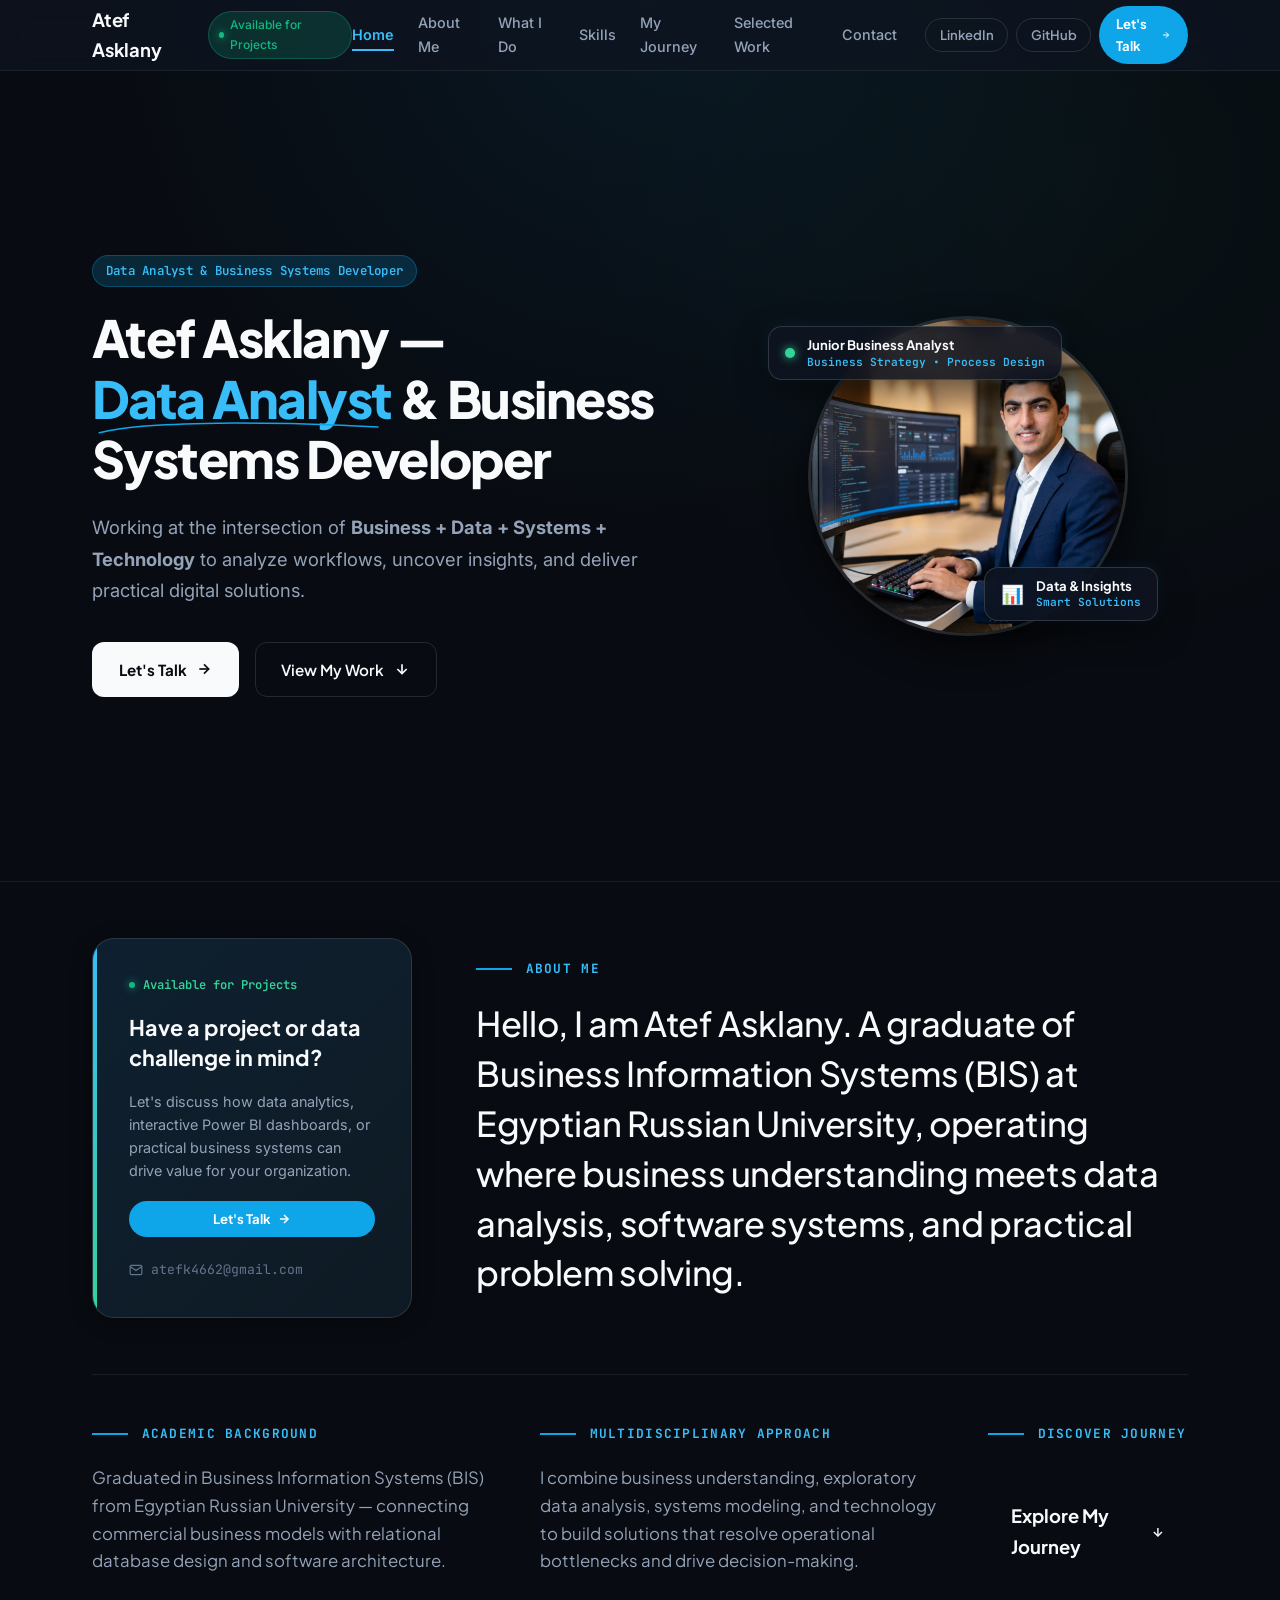
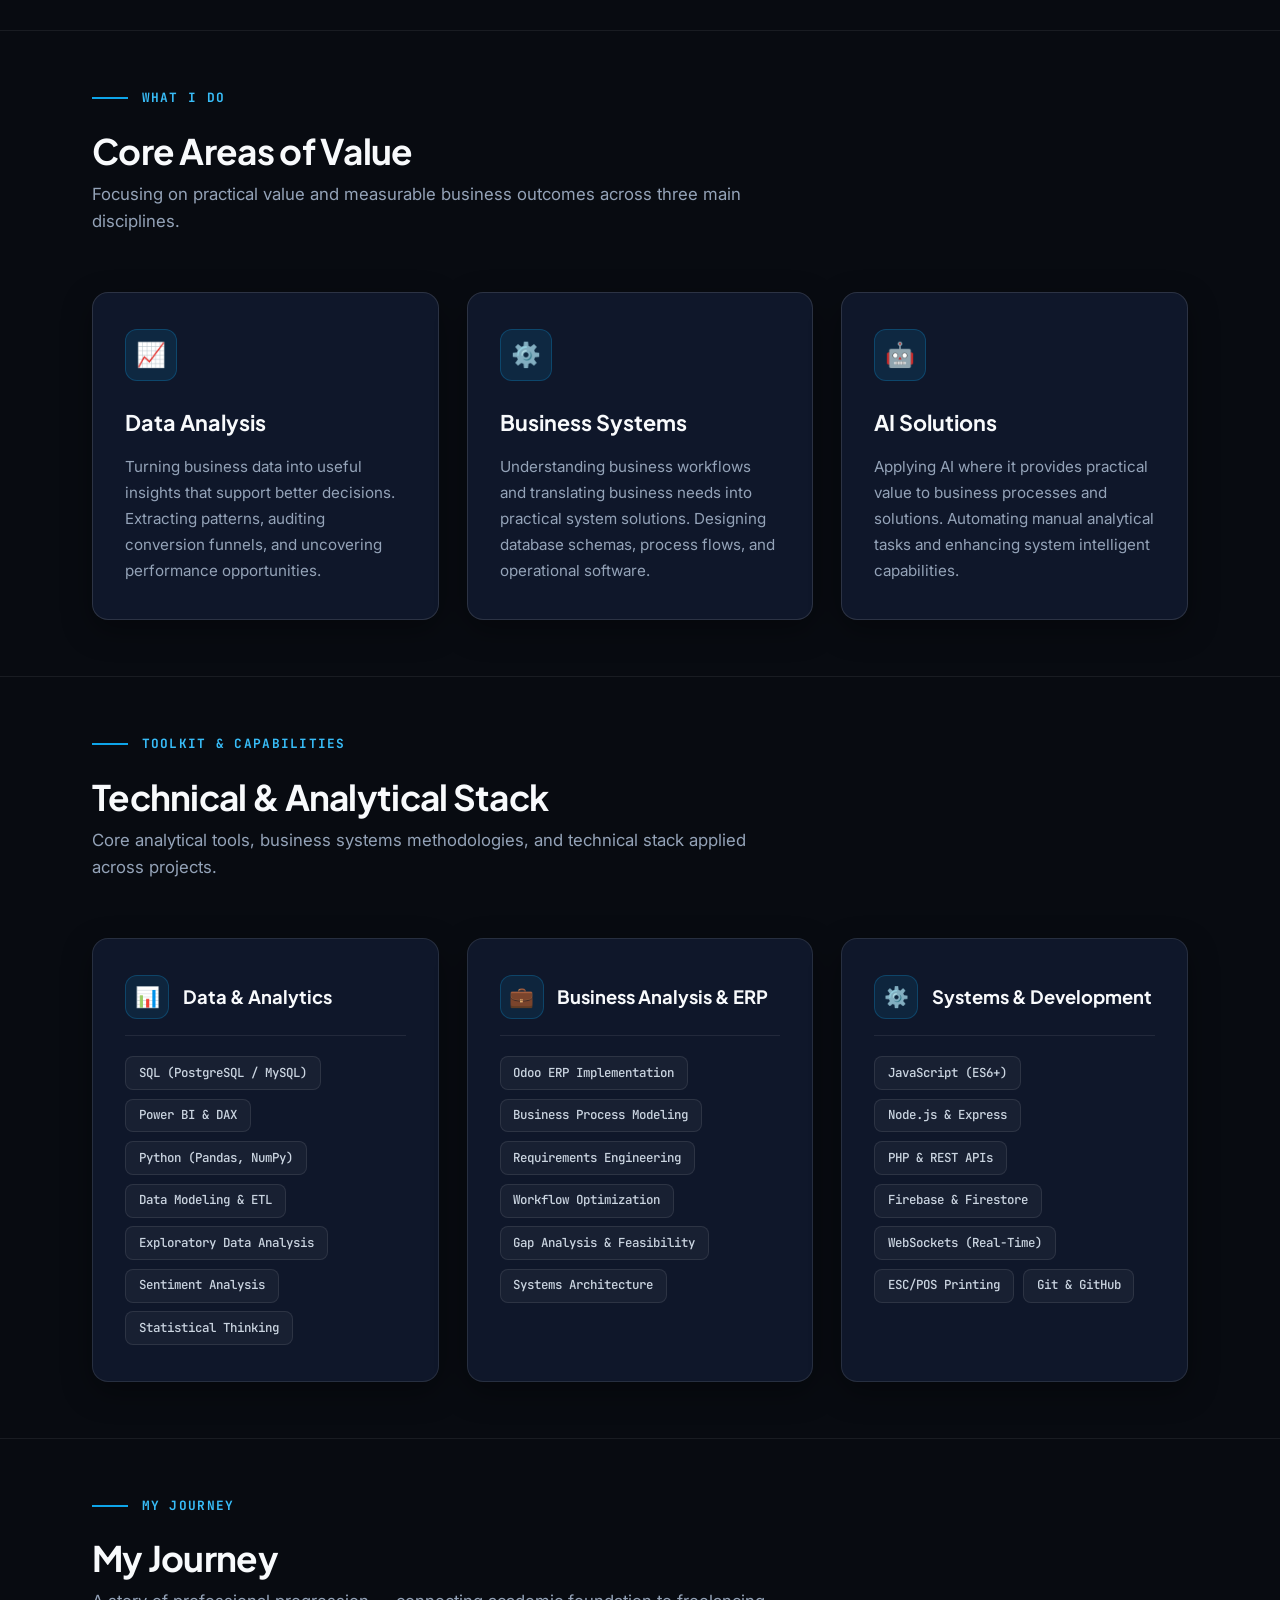
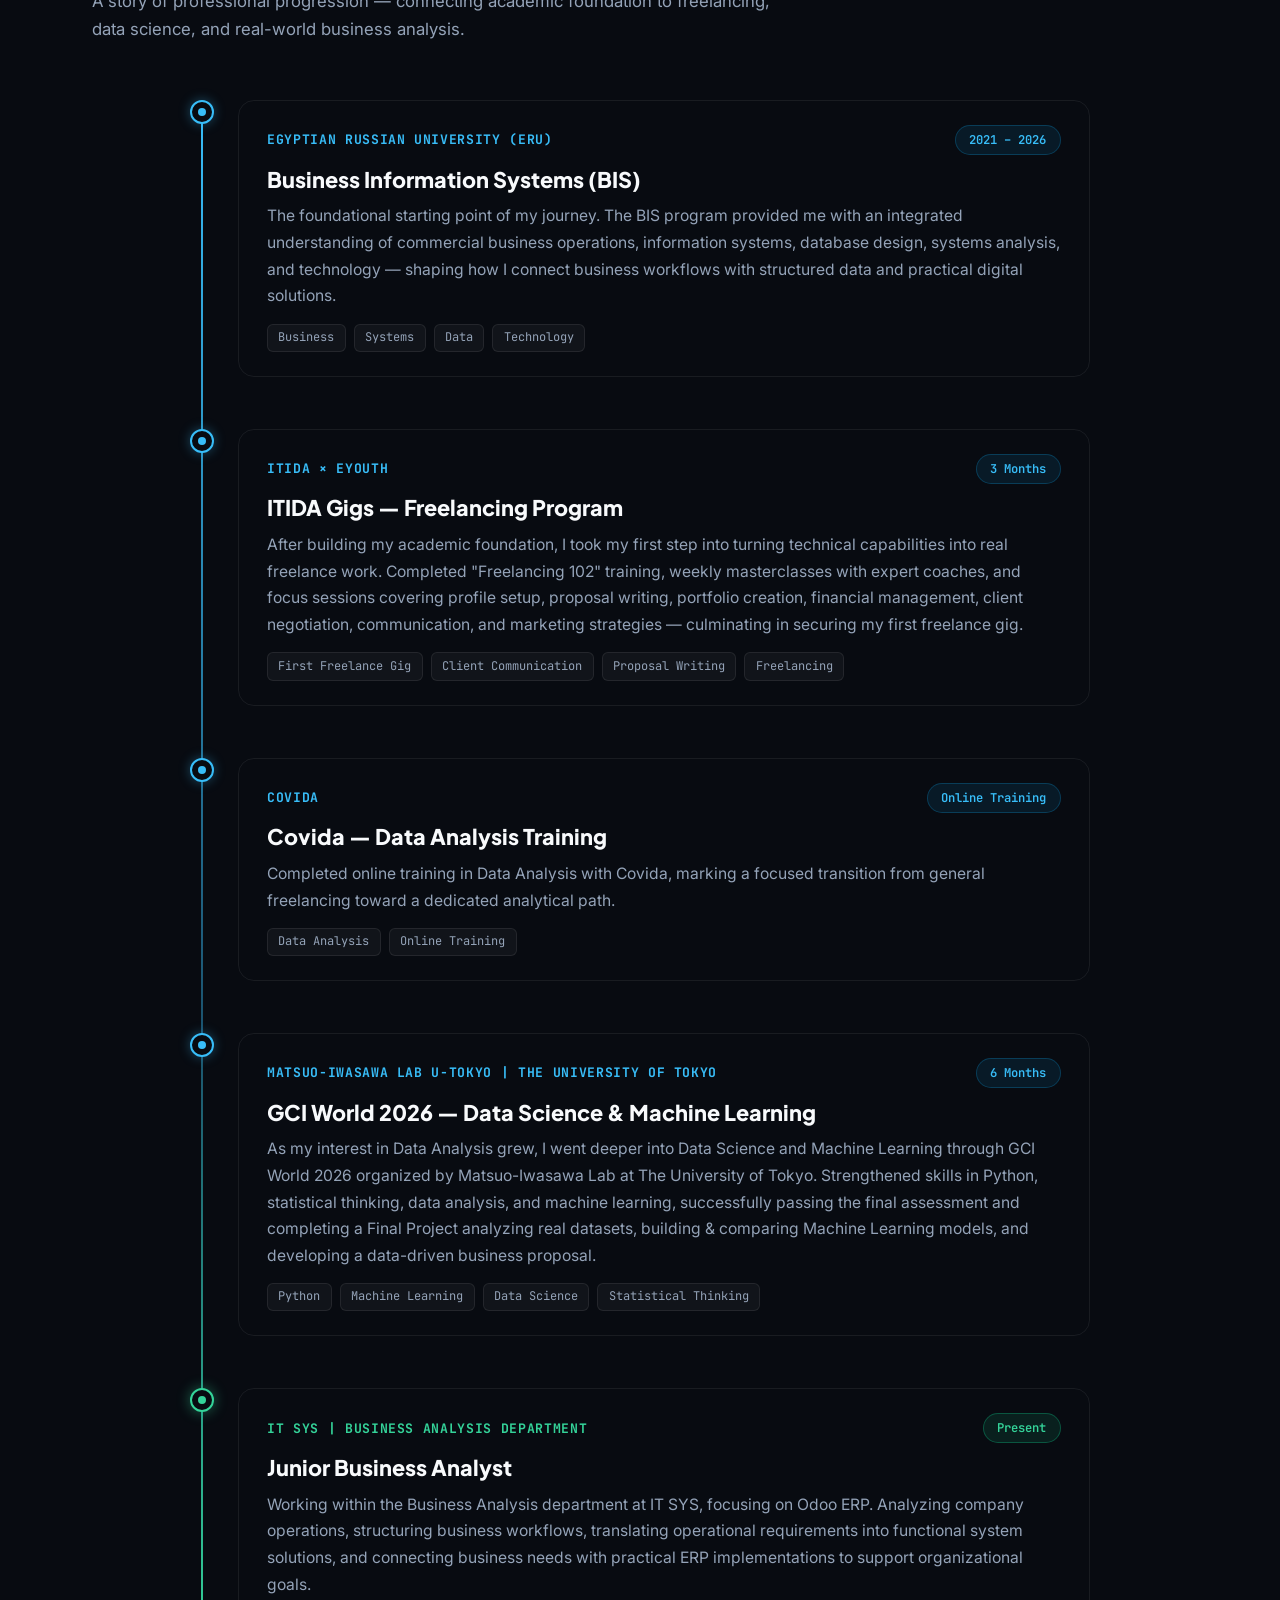
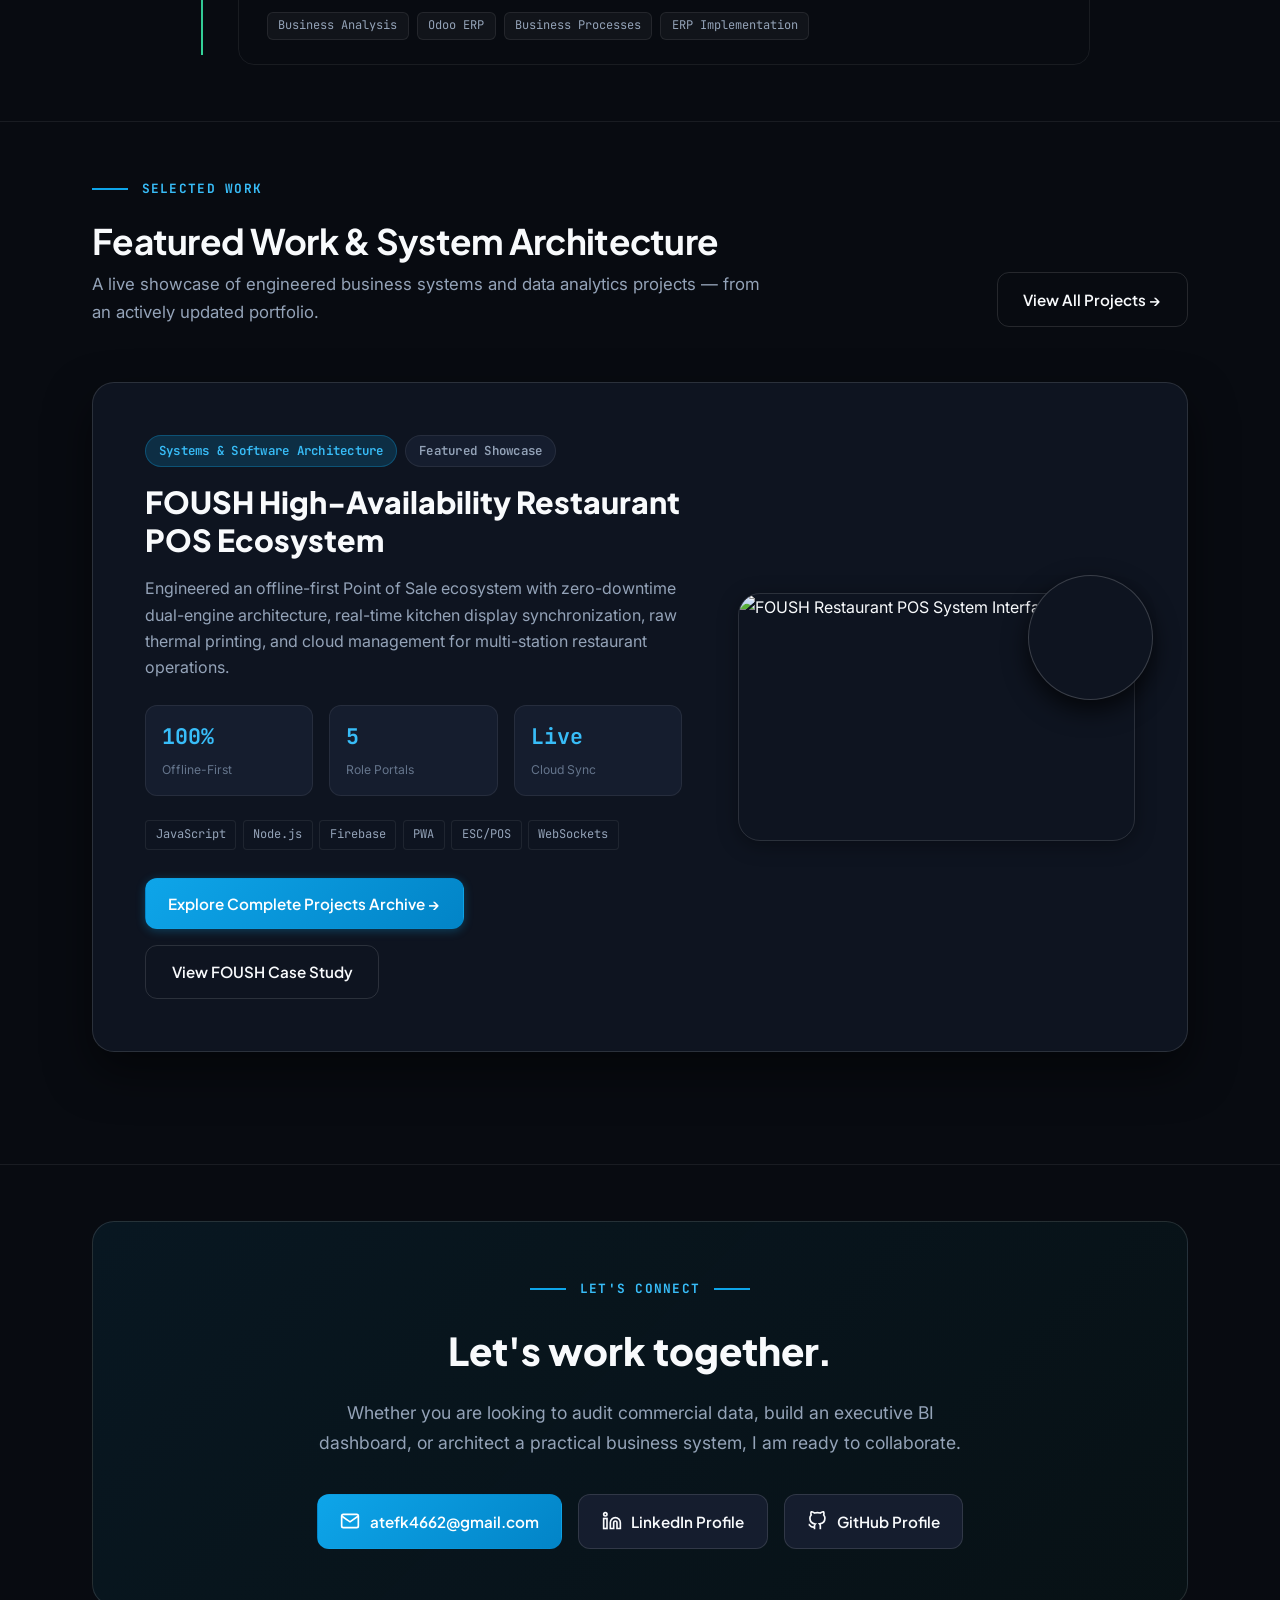
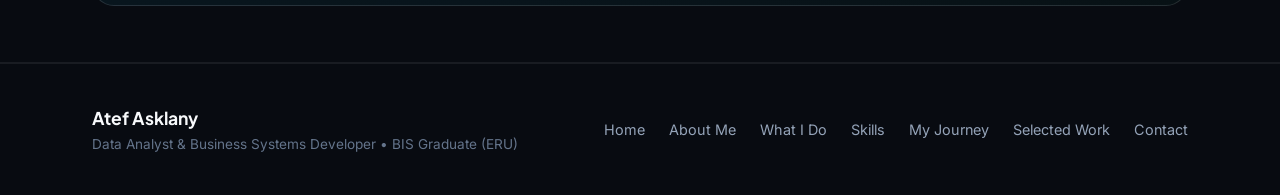
==== index.html @ 852f27e2 "Add YOC Graduation Project, update hero badges, and align project portfolio data" ====
<!DOCTYPE html>
<html lang="en">
<head>
  <meta charset="UTF-8" />
  <meta name="viewport" content="width=device-width, initial-scale=1.0" />
  <title>Atef Asklany – Data Analyst & Business Systems Developer</title>
  <meta name="description" content="Personal Portfolio of Atef Asklany — BIS Graduate (Egyptian Russian University), Data Analyst & Business Systems Developer. Working at the intersection of Business, Data, Systems, and Technology." />
  
  <!-- Google Fonts: Plus Jakarta Sans, Inter, JetBrains Mono -->
  <link rel="preconnect" href="https://fonts.googleapis.com" />
  <link rel="preconnect" href="https://fonts.gstatic.com" crossorigin />
  <link href="https://fonts.googleapis.com/css2?family=Inter:wght@300;400;500;600;700&family=JetBrains+Mono:wght@400;500;600;700&family=Plus+Jakarta+Sans:wght@400;500;600;700;800;900&display=swap" rel="stylesheet" />
  
  <!-- Core Stylesheet -->
  <link rel="stylesheet" href="css/styles.css" />
</head>
<body class="dark-theme kh-inspired">

  <!-- ================= TOP NAVIGATION BAR ================= -->
  <header class="site-header" id="header">
    <div class="nav-container">
      <a href="index.html" class="brand-logo">
        <span class="logo-name">Atef Asklany</span>
        <span class="status-indicator">
          <span class="status-dot"></span> Available for Projects
        </span>
      </a>

      <div class="header-right-group">
        <nav class="nav-links" id="nav-links">
          <a href="#home" class="nav-link active">Home</a>
          <a href="#about-me" class="nav-link">About Me</a>
          <a href="#what-i-do" class="nav-link">What I Do</a>
          <a href="#skills" class="nav-link">Skills</a>
          <a href="#journey" class="nav-link">My Journey</a>
          <a href="#selected-work" class="nav-link">Selected Work</a>
          <a href="#contact" class="nav-link">Contact</a>
        </nav>

        <div class="header-social-pills">
          <a href="https://www.linkedin.com/in/atef-elasklany/" target="_blank" rel="noreferrer" class="btn btn-pill-outline" aria-label="LinkedIn">LinkedIn</a>
          <a href="https://github.com/atefk4662-art" target="_blank" rel="noreferrer" class="btn btn-pill-outline" aria-label="GitHub">GitHub</a>
          <a href="#contact" class="btn btn-pill-primary btn-icon-right">
            <span>Let's Talk</span>
            <svg width="14" height="14" viewBox="0 0 24 24" fill="none" stroke="currentColor" stroke-width="2.5"><line x1="5" y1="12" x2="19" y2="12"></line><polyline points="12 5 19 12 12 19"></polyline></svg>
          </a>
        </div>

        <button class="mobile-toggle" id="mobile-toggle" aria-label="Toggle navigation menu">
          <span></span>
          <span></span>
          <span></span>
        </button>
      </div>
    </div>
  </header>

  <main>

    <!-- ================= 01. HERO SECTION ================= -->
    <section class="kh-hero-section section-spacing" id="home">
      <div class="container">
        
        <div class="kh-hero-grid">
          
          <!-- Left Column: Concise First Impression & Positioning -->
          <div class="kh-hero-text-col reveal-on-scroll">
            <div class="hero-badge-wrap">
              <span class="badge badge-primary">Data Analyst & Business Systems Developer</span>
            </div>

            <h1 class="kh-hero-title">
              Atef Asklany — <span class="heading-highlight-svg">
                Data Analyst
                <svg class="highlight-scribble" viewBox="0 0 760 60" preserveAspectRatio="none">
                  <path d="M19,49C75.19,30.63,152,21,317.26,17.27c55.43-.41,198.33-2.08,407.85,12.53"></path>
                </svg>
              </span> & Business Systems Developer
            </h1>

            <p class="kh-hero-subtitle">
              Working at the intersection of <strong>Business + Data + Systems + Technology</strong> to analyze workflows, uncover insights, and deliver practical digital solutions.
            </p>

            <div class="kh-hero-actions">
              <a href="#contact" class="btn btn-light-editorial btn-icon-right">
                <span>Let's Talk</span>
                <svg width="16" height="16" viewBox="0 0 24 24" fill="none" stroke="currentColor" stroke-width="2.5"><line x1="5" y1="12" x2="19" y2="12"></line><polyline points="12 5 19 12 12 19"></polyline></svg>
              </a>
              <a href="#selected-work" class="btn btn-outline-editorial btn-icon-right hover-icon-down">
                <span>View My Work</span>
                <svg width="16" height="16" viewBox="0 0 24 24" fill="none" stroke="currentColor" stroke-width="2.5"><line x1="12" y1="5" x2="12" y2="19"></line><polyline points="19 12 12 19 5 12"></polyline></svg>
              </a>
            </div>
          </div>

          <!-- Right Column: Modern Tech Portrait Frame with Floating Glass Badges -->
          <div class="kh-hero-visual-col reveal-on-scroll">
            <div class="kh-circular-frame-wrapper">
              <div class="kh-circular-frame">
                <img src="assets/atef_portrait.jpg" alt="Atef Asklany" class="kh-circular-img" />
              </div>

              <!-- Floating Glass Badge 1: Role & Core Focus -->
              <div class="hero-glass-pill top-left">
                <span class="live-pulse-dot"></span>
                <div class="h-pill-text">
                  <span class="h-pill-role">Junior Business Analyst</span>
                  <span class="h-pill-detail">Business Strategy • Process Design</span>
                </div>
              </div>

              <!-- Floating Glass Badge 2: Analytical Focus -->
              <div class="hero-glass-pill bottom-right">
                <div class="h-pill-icon">📊</div>
                <div class="h-pill-text">
                  <span class="h-pill-role">Data & Insights</span>
                  <span class="h-pill-detail">Smart Solutions</span>
                </div>
              </div>
            </div>
          </div>

        </div>

      </div>
    </section>

    <!-- ================= 02. ABOUT ME SECTION ================= -->
    <section class="kh-about-section section-spacing" id="about-me">
      <div class="container">
        
        <!-- Top Split: Portrait + Main Personal Introduction -->
        <div class="kh-about-top-grid">
          
          <!-- Left Column: Quick Contact / Let's Talk Feature Card -->
          <div class="kh-about-visual-col reveal-on-scroll">
            <div class="about-contact-card">
              <div class="acc-badge">
                <span class="status-dot"></span> Available for Projects
              </div>
              <h3 class="acc-title">Have a project or data challenge in mind?</h3>
              <p class="acc-desc">
                Let's discuss how data analytics, interactive Power BI dashboards, or practical business systems can drive value for your organization.
              </p>
              <a href="#contact" class="btn btn-pill-primary btn-icon-right justify-center">
                <span>Let's Talk</span>
                <svg width="14" height="14" viewBox="0 0 24 24" fill="none" stroke="currentColor" stroke-width="2.5"><line x1="5" y1="12" x2="19" y2="12"></line><polyline points="12 5 19 12 12 19"></polyline></svg>
              </a>
              <div class="acc-email">
                <svg width="14" height="14" viewBox="0 0 24 24" fill="none" stroke="currentColor" stroke-width="2"><path d="M4 4h16c1.1 0 2 .9 2 2v12c0 1.1-.9 2-2 2H4c-1.1 0-2-.9-2-2V6c0-1.1.9-2 2-2z"></path><polyline points="22,6 12,13 2,6"></polyline></svg>
                <span>atefk4662@gmail.com</span>
              </div>
            </div>
          </div>

          <div class="kh-about-lead-col reveal-on-scroll">
            <div class="editorial-divider">
              <span class="divider-line"></span>
              <span class="divider-text">ABOUT ME</span>
            </div>

            <h2 class="kh-lead-statement">
              Hello, I am Atef Asklany. A graduate of Business Information Systems (BIS) at Egyptian Russian University, operating where business understanding meets data analysis, software systems, and practical problem solving.
            </h2>
          </div>

        </div>

        <!-- Bottom 3-Column Narrative Focus -->
        <div class="kh-about-bottom-grid reveal-on-scroll">
          
          <div class="kh-about-pillar">
            <div class="editorial-divider">
              <span class="divider-line"></span>
              <span class="divider-text">ACADEMIC BACKGROUND</span>
            </div>
            <h3 class="kh-pillar-title">
              Graduated in Business Information Systems (BIS) from Egyptian Russian University — connecting commercial business models with relational database design and software architecture.
            </h3>
          </div>

          <div class="kh-about-pillar">
            <div class="editorial-divider">
              <span class="divider-line"></span>
              <span class="divider-text">MULTIDISCIPLINARY APPROACH</span>
            </div>
            <h3 class="kh-pillar-title">
              I combine business understanding, exploratory data analysis, systems modeling, and technology to build solutions that resolve operational bottlenecks and drive decision-making.
            </h3>
          </div>

          <div class="kh-about-pillar align-btn">
            <div class="editorial-divider">
              <span class="divider-line"></span>
              <span class="divider-text">DISCOVER JOURNEY</span>
            </div>
            <a href="#journey" class="btn btn-link-editorial hover-icon-down">
              <span>Explore My Journey</span>
              <svg width="18" height="18" viewBox="0 0 24 24" fill="none" stroke="currentColor" stroke-width="2.5"><line x1="12" y1="5" x2="12" y2="19"></line><polyline points="19 12 12 19 5 12"></polyline></svg>
            </a>
          </div>

        </div>

      </div>
    </section>

    <!-- ================= 03. WHAT I DO (3 FOCUSED VALUE PILLARS) ================= -->
    <section class="section-spacing" id="what-i-do">
      <div class="container">
        
        <div class="section-header">
          <div class="editorial-divider">
            <span class="divider-line"></span>
            <span class="divider-text">What I Do</span>
          </div>
          <h2 class="section-heading">Core Areas of Value</h2>
          <p class="section-sub">Focusing on practical value and measurable business outcomes across three main disciplines.</p>
        </div>

        <div class="what-i-do-grid reveal-on-scroll">
          
          <!-- Pillar 1: Data Analysis -->
          <div class="what-card">
            <div class="what-icon-wrap">📈</div>
            <h3 class="what-card-title">Data Analysis</h3>
            <p class="what-card-desc">
              Turning business data into useful insights that support better decisions. Extracting patterns, auditing conversion funnels, and uncovering performance opportunities.
            </p>
          </div>

          <!-- Pillar 2: Business Systems -->
          <div class="what-card">
            <div class="what-icon-wrap">⚙️</div>
            <h3 class="what-card-title">Business Systems</h3>
            <p class="what-card-desc">
              Understanding business workflows and translating business needs into practical system solutions. Designing database schemas, process flows, and operational software.
            </p>
          </div>

          <!-- Pillar 3: AI Solutions -->
          <div class="what-card">
            <div class="what-icon-wrap">🤖</div>
            <h3 class="what-card-title">AI Solutions</h3>
            <p class="what-card-desc">
              Applying AI where it provides practical value to business processes and solutions. Automating manual analytical tasks and enhancing system intelligent capabilities.
            </p>
          </div>

        </div>

      </div>
    </section>

    <!-- ================= 04. TECHNICAL & ANALYTICAL CAPABILITIES ================= -->
    <section class="section-spacing" id="skills">
      <div class="container">
        
        <div class="section-header">
          <div class="editorial-divider">
            <span class="divider-line"></span>
            <span class="divider-text">Toolkit & Capabilities</span>
          </div>
          <h2 class="section-heading">Technical & Analytical Stack</h2>
          <p class="section-sub">Core analytical tools, business systems methodologies, and technical stack applied across projects.</p>
        </div>

        <div class="skills-categories-grid reveal-on-scroll">
          
          <!-- Category 1: Data Analytics & BI -->
          <div class="skill-category-card">
            <div class="skill-card-top">
              <div class="skill-card-icon">📊</div>
              <h3 class="skill-card-title">Data & Analytics</h3>
            </div>
            <div class="skill-pills-wrap">
              <span class="skill-pill">SQL (PostgreSQL / MySQL)</span>
              <span class="skill-pill">Power BI & DAX</span>
              <span class="skill-pill">Python (Pandas, NumPy)</span>
              <span class="skill-pill">Data Modeling & ETL</span>
              <span class="skill-pill">Exploratory Data Analysis</span>
              <span class="skill-pill">Sentiment Analysis</span>
              <span class="skill-pill">Statistical Thinking</span>
            </div>
          </div>

          <!-- Category 2: Business Analysis & ERP -->
          <div class="skill-category-card">
            <div class="skill-card-top">
              <div class="skill-card-icon">💼</div>
              <h3 class="skill-card-title">Business Analysis & ERP</h3>
            </div>
            <div class="skill-pills-wrap">
              <span class="skill-pill">Odoo ERP Implementation</span>
              <span class="skill-pill">Business Process Modeling</span>
              <span class="skill-pill">Requirements Engineering</span>
              <span class="skill-pill">Workflow Optimization</span>
              <span class="skill-pill">Gap Analysis & Feasibility</span>
              <span class="skill-pill">Systems Architecture</span>
            </div>
          </div>

          <!-- Category 3: Engineering & Systems Stack -->
          <div class="skill-category-card">
            <div class="skill-card-top">
              <div class="skill-card-icon">⚙️</div>
              <h3 class="skill-card-title">Systems & Development</h3>
            </div>
            <div class="skill-pills-wrap">
              <span class="skill-pill">JavaScript (ES6+)</span>
              <span class="skill-pill">Node.js & Express</span>
              <span class="skill-pill">PHP & REST APIs</span>
              <span class="skill-pill">Firebase & Firestore</span>
              <span class="skill-pill">WebSockets (Real-Time)</span>
              <span class="skill-pill">ESC/POS Printing</span>
              <span class="skill-pill">Git & GitHub</span>
            </div>
          </div>

        </div>

      </div>
    </section>

    <!-- ================= 05. MY JOURNEY ================= -->
    <section class="section-spacing" id="journey">
      <div class="container">
        
        <div class="section-header">
          <div class="editorial-divider">
            <span class="divider-line"></span>
            <span class="divider-text">My Journey</span>
          </div>
          <h2 class="section-heading">My Journey</h2>
          <p class="section-sub">A story of professional progression — connecting academic foundation to freelancing, data science, and real-world business analysis.</p>
        </div>

        <div class="journey-timeline reveal-on-scroll">
          
          <!-- Milestone 1: ERU -->
          <div class="timeline-milestone">
            <div class="timeline-node">
              <span class="node-dot"></span>
            </div>
            <div class="timeline-content">
              <div class="timeline-top-bar">
                <span class="timeline-org">Egyptian Russian University (ERU)</span>
                <span class="timeline-duration">2021 – 2026</span>
              </div>
              <h3 class="timeline-title">Business Information Systems (BIS)</h3>
              <p class="timeline-body">
                The foundational starting point of my journey. The BIS program provided me with an integrated understanding of commercial business operations, information systems, database design, systems analysis, and technology — shaping how I connect business workflows with structured data and practical digital solutions.
              </p>
              <div class="timeline-tags">
                <span class="t-tag">Business</span>
                <span class="t-tag">Systems</span>
                <span class="t-tag">Data</span>
                <span class="t-tag">Technology</span>
              </div>
            </div>
          </div>

          <!-- Milestone 2: ITIDA Gigs -->
          <div class="timeline-milestone">
            <div class="timeline-node">
              <span class="node-dot"></span>
            </div>
            <div class="timeline-content">
              <div class="timeline-top-bar">
                <span class="timeline-org">ITIDA × eYouth</span>
                <span class="timeline-duration">3 Months</span>
              </div>
              <h3 class="timeline-title">ITIDA Gigs — Freelancing Program</h3>
              <p class="timeline-body">
                After building my academic foundation, I took my first step into turning technical capabilities into real freelance work. Completed "Freelancing 102" training, weekly masterclasses with expert coaches, and focus sessions covering profile setup, proposal writing, portfolio creation, financial management, client negotiation, communication, and marketing strategies — culminating in securing my first freelance gig.
              </p>
              <div class="timeline-tags">
                <span class="t-tag">First Freelance Gig</span>
                <span class="t-tag">Client Communication</span>
                <span class="t-tag">Proposal Writing</span>
                <span class="t-tag">Freelancing</span>
              </div>
            </div>
          </div>

          <!-- Milestone 3: Covida -->
          <div class="timeline-milestone">
            <div class="timeline-node">
              <span class="node-dot"></span>
            </div>
            <div class="timeline-content">
              <div class="timeline-top-bar">
                <span class="timeline-org">Covida</span>
                <span class="timeline-duration">Online Training</span>
              </div>
              <h3 class="timeline-title">Covida — Data Analysis Training</h3>
              <p class="timeline-body">
                Completed online training in Data Analysis with Covida, marking a focused transition from general freelancing toward a dedicated analytical path.
              </p>
              <div class="timeline-tags">
                <span class="t-tag">Data Analysis</span>
                <span class="t-tag">Online Training</span>
              </div>
            </div>
          </div>

          <!-- Milestone 4: GCI World 2026 -->
          <div class="timeline-milestone">
            <div class="timeline-node">
              <span class="node-dot"></span>
            </div>
            <div class="timeline-content">
              <div class="timeline-top-bar">
                <span class="timeline-org">Matsuo-Iwasawa Lab U-Tokyo | The University of Tokyo</span>
                <span class="timeline-duration">6 Months</span>
              </div>
              <h3 class="timeline-title">GCI World 2026 — Data Science & Machine Learning</h3>
              <p class="timeline-body">
                As my interest in Data Analysis grew, I went deeper into Data Science and Machine Learning through GCI World 2026 organized by Matsuo-Iwasawa Lab at The University of Tokyo. Strengthened skills in Python, statistical thinking, data analysis, and machine learning, successfully passing the final assessment and completing a Final Project analyzing real datasets, building & comparing Machine Learning models, and developing a data-driven business proposal.
              </p>
              <div class="timeline-tags">
                <span class="t-tag">Python</span>
                <span class="t-tag">Machine Learning</span>
                <span class="t-tag">Data Science</span>
                <span class="t-tag">Statistical Thinking</span>
              </div>
            </div>
          </div>

          <!-- Milestone 5: IT SYS (Junior Business Analyst) -->
          <div class="timeline-milestone highlight">
            <div class="timeline-node">
              <span class="node-dot"></span>
            </div>
            <div class="timeline-content">
              <div class="timeline-top-bar">
                <span class="timeline-org">IT SYS | Business Analysis Department</span>
                <span class="timeline-duration">Present</span>
              </div>
              <h3 class="timeline-title">Junior Business Analyst</h3>
              <p class="timeline-body">
                Working within the Business Analysis department at IT SYS, focusing on Odoo ERP. Analyzing company operations, structuring business workflows, translating operational requirements into functional system solutions, and connecting business needs with practical ERP implementations to support organizational goals.
              </p>
              <div class="timeline-tags">
                <span class="t-tag">Business Analysis</span>
                <span class="t-tag">Odoo ERP</span>
                <span class="t-tag">Business Processes</span>
                <span class="t-tag">ERP Implementation</span>
              </div>
            </div>
          </div>

        </div>

      </div>
    </section>




    <!-- ================= 06. SELECTED WORK ================= -->
    <section class="kh-projects-showcase section-spacing" id="selected-work">
      <div class="container">
        
        <div class="section-header flex-between reveal-on-scroll">
          <div>
            <div class="editorial-divider">
              <span class="divider-line"></span>
              <span class="divider-text">SELECTED WORK</span>
            </div>
            <h2 class="section-heading">Featured Work & System Architecture</h2>
            <p class="section-sub">A live showcase of engineered business systems and data analytics projects — from an actively updated portfolio.</p>
          </div>
          <a href="projects.html" class="btn btn-outline-editorial">
            <span>View All Projects →</span>
          </a>
        </div>

        <!-- UNIFIED FEATURED SHOWCASE: FOUSH Restaurant POS -->
        <div class="hero-project-spotlight reveal-on-scroll">
          <div class="hero-spotlight-content">
            <div class="spotlight-badge-row">
              <span class="badge badge-primary">Systems & Software Architecture</span>
              <span class="badge badge-subtle">Featured Showcase</span>
            </div>
            
            <h3 class="spotlight-title">FOUSH High-Availability Restaurant POS Ecosystem</h3>
            
            <p class="spotlight-desc">
              Engineered an offline-first Point of Sale ecosystem with zero-downtime dual-engine architecture, real-time kitchen display synchronization, raw thermal printing, and cloud management for multi-station restaurant operations.
            </p>

            <div class="spotlight-metrics-grid">
              <div class="spotlight-metric">
                <span class="s-val">100%</span>
                <span class="s-lbl">Offline-First</span>
              </div>
              <div class="spotlight-metric">
                <span class="s-val">5</span>
                <span class="s-lbl">Role Portals</span>
              </div>
              <div class="spotlight-metric">
                <span class="s-val">Live</span>
                <span class="s-lbl">Cloud Sync</span>
              </div>
            </div>

            <div class="spotlight-tools">
              <span class="tool-tag">JavaScript</span>
              <span class="tool-tag">Node.js</span>
              <span class="tool-tag">Firebase</span>
              <span class="tool-tag">PWA</span>
              <span class="tool-tag">ESC/POS</span>
              <span class="tool-tag">WebSockets</span>
            </div>

            <div class="spotlight-actions-group">
              <a href="projects.html" class="btn btn-primary btn-lg">
                <span>Explore Complete Projects Archive →</span>
              </a>
              <a href="projects/foush.html" class="btn btn-outline-editorial">
                <span>View FOUSH Case Study</span>
              </a>
            </div>
          </div>

          <div class="hero-spotlight-media">
            <div class="spotlight-image-frame">
              <img src="assets/foush_real_cover.png" alt="FOUSH Restaurant POS System Interface" class="spotlight-img" loading="lazy" />
              <div class="spotlight-img-overlay"></div>
            </div>

            <div class="spotlight-circular-badge">
              <div class="rotate-badge">
                <svg viewBox="0 0 300 300">
                  <path id="spotlightCurvedText" fill="none" stroke="none" d="M 32.55,148.48 A 108.15,108.15 0 0 1 140.70,40.32 A 108.15,108.15 0 0 1 248.85,148.48 A 108.15,108.15 0 0 1 140.70,256.63 A 108.15,108.15 0 0 1 32.55,148.48 Z"></path>
                  <text font-size="24" fill="#38BDF8" letter-spacing="2" font-weight="700">
                    <textPath xlink:href="#spotlightCurvedText" side="left" startOffset="0">• NODE.JS • POS • FIREBASE • ARCHITECTURE •</textPath>
                  </text>
                </svg>
              </div>
            </div>
          </div>
        </div>

      </div>
    </section>


    <!-- ================= 06. CONTACT SECTION ================= -->
    <section class="hp-contact section-spacing" id="contact">
      <div class="container">
        
        <div class="contact-card reveal-on-scroll">
          <div class="contact-header">
            <div class="editorial-divider center">
              <span class="divider-line"></span>
              <span class="divider-text">Let's Connect</span>
              <span class="divider-line"></span>
            </div>
            <h2 class="contact-title">Let's work together.</h2>
            <p class="contact-desc">
              Whether you are looking to audit commercial data, build an executive BI dashboard, or architect a practical business system, I am ready to collaborate.
            </p>
          </div>

          <div class="contact-channels">
            <a href="mailto:atefk4662@gmail.com" class="channel-btn primary">
              <svg width="20" height="20" viewBox="0 0 24 24" fill="none" stroke="currentColor" stroke-width="2"><path d="M4 4h16c1.1 0 2 .9 2 2v12c0 1.1-.9 2-2 2H4c-1.1 0-2-.9-2-2V6c0-1.1.9-2 2-2z"></path><polyline points="22,6 12,13 2,6"></polyline></svg>
              <span>atefk4662@gmail.com</span>
            </a>
            
            <a href="https://www.linkedin.com/in/atef-elasklany/" target="_blank" rel="noreferrer" class="channel-btn">
              <svg width="20" height="20" viewBox="0 0 24 24" fill="none" stroke="currentColor" stroke-width="2"><path d="M16 8a6 6 0 0 1 6 6v7h-4v-7a2 2 0 0 0-2-2 2 2 0 0 0-2 2v7h-4v-7a6 6 0 0 1 6-6z"></path><rect x="2" y="9" width="4" height="12"></rect><circle cx="4" cy="4" r="2"></circle></svg>
              <span>LinkedIn Profile</span>
            </a>

            <a href="https://github.com/atefk4662-art" target="_blank" rel="noreferrer" class="channel-btn">
              <svg width="20" height="20" viewBox="0 0 24 24" fill="none" stroke="currentColor" stroke-width="2"><path d="M9 19c-5 1.5-5-2.5-7-3m14 6v-3.87a3.37 3.37 0 0 0-.94-2.61c3.14-.35 6.44-1.54 6.44-7A5.44 5.44 0 0 0 20 4.77 5.07 5.07 0 0 0 19.91 1S18.73.65 16 2.48a13.38 13.38 0 0 0-7 0C6.27.65 5.09 1 5.09 1A5.07 5.07 0 0 0 5 4.77a5.44 5.44 0 0 0-1.5 3.78c0 5.42 3.3 6.61 6.44 7A3.37 3.37 0 0 0 9 18.13V22"></path></svg>
              <span>GitHub Profile</span>
            </a>
          </div>
        </div>

      </div>
    </section>

  </main>

  <!-- ================= SITE FOOTER ================= -->
  <footer class="site-footer">
    <div class="container footer-container">
      <div class="footer-left">
        <div class="footer-brand">Atef Asklany</div>
        <p class="footer-sub">Data Analyst & Business Systems Developer • BIS Graduate (ERU)</p>
      </div>
      <div class="footer-links">
        <a href="#home" class="footer-link">Home</a>
        <a href="#about-me" class="footer-link">About Me</a>
        <a href="#what-i-do" class="footer-link">What I Do</a>
        <a href="#skills" class="footer-link">Skills</a>
        <a href="#journey" class="footer-link">My Journey</a>
        <a href="#selected-work" class="footer-link">Selected Work</a>
        <a href="#contact" class="footer-link">Contact</a>
      </div>
    </div>
  </footer>

  <script src="js/projects-data.js"></script>
  <script src="js/app.js"></script>
</body>
</html>
---- css/styles.css ----
/* ==========================================================================
   ATEF ELASKLANY PORTFOLIO — COMPLETE UNIFIED DESIGN SYSTEM
   Theme: Refined Technical Dark Mode (Data & Systems Focused)
   ========================================================================== */

/* ----------------- CSS Custom Properties (Design Tokens) ----------------- */
:root {
  /* Color Palette: Canvas & Surfaces */
  --bg-canvas: #080B11;
  --bg-surface: #0E1420;
  --bg-surface-elevated: #151D2E;
  --bg-card: rgba(18, 26, 42, 0.75);
  --bg-card-hover: rgba(26, 37, 59, 0.9);
  --bg-glass: rgba(14, 20, 32, 0.75);

  /* Borders & Dividers */
  --border-subtle: rgba(255, 255, 255, 0.07);
  --border-medium: rgba(255, 255, 255, 0.12);
  --border-focus: rgba(14, 165, 233, 0.4);
  --border-slate: #1E293B;

  /* Accent Colors (Analytical & Action) */
  --accent-cyan: #0EA5E9;
  --accent-cyan-light: #38BDF8;
  --accent-cyan-glow: rgba(14, 165, 233, 0.18);
  --accent-emerald: #10B981;
  --accent-emerald-light: #34D399;
  --accent-emerald-glow: rgba(16, 185, 129, 0.18);
  --accent-warning: #F59E0B;
  --accent-danger: #EF4444;

  /* Typography Colors */
  --text-primary: #F8FAFC;
  --text-secondary: #94A3B8;
  --text-muted: #64748B;
  --text-inverse: #080B11;

  /* Typography Font Stacks */
  --font-heading: 'Plus Jakarta Sans', -apple-system, BlinkMacSystemFont, sans-serif;
  --font-body: 'Inter', -apple-system, BlinkMacSystemFont, sans-serif;
  --font-mono: 'JetBrains Mono', monospace;

  /* Spacing Scale */
  --spacing-xs: 0.5rem;
  --spacing-sm: 0.75rem;
  --spacing-md: 1.25rem;
  --spacing-lg: 2rem;
  --spacing-xl: 3.5rem;
  --spacing-2xl: 5rem;

  /* Shadows & Radius */
  --radius-sm: 6px;
  --radius-md: 12px;
  --radius-lg: 16px;
  --radius-xl: 22px;
  --shadow-subtle: 0 4px 20px rgba(0, 0, 0, 0.35);
  --shadow-glow: 0 0 30px rgba(14, 165, 233, 0.15);

  /* Transitions */
  --transition-fast: 0.18s cubic-bezier(0.16, 1, 0.3, 1);
  --transition-smooth: 0.3s cubic-bezier(0.16, 1, 0.3, 1);
}

/* ----------------- Global Reset & Base Styles ----------------- */
*, *::before, *::after {
  box-sizing: border-box;
  margin: 0;
  padding: 0;
}

html {
  font-size: 16px;
  scroll-behavior: smooth;
  -webkit-font-smoothing: antialiased;
  -moz-osx-font-smoothing: grayscale;
}

body.dark-theme {
  background-color: var(--bg-canvas);
  color: var(--text-primary);
  font-family: var(--font-body);
  line-height: 1.65;
  background-image: 
    radial-gradient(circle at 50% 0%, rgba(14, 165, 233, 0.08) 0%, transparent 50%),
    radial-gradient(circle at 85% 20%, rgba(16, 185, 129, 0.04) 0%, transparent 40%);
  background-attachment: fixed;
  min-height: 100vh;
}

/* Container */
.container {
  width: 100%;
  max-width: 1160px;
  margin-left: auto;
  margin-right: auto;
  padding-left: var(--spacing-lg);
  padding-right: var(--spacing-lg);
}

/* Section Spacing */
.section-spacing {
  padding-top: var(--spacing-xl);
  padding-bottom: var(--spacing-xl);
  border-bottom: 1px solid var(--border-subtle);
}

/* Section Headers */
.section-header {
  margin-bottom: var(--spacing-xl);
}

.section-header.flex-between {
  display: flex;
  justify-content: space-between;
  align-items: flex-end;
  gap: 1.5rem;
}

.section-tag {
  display: inline-block;
  font-family: var(--font-mono);
  font-size: 0.8rem;
  font-weight: 600;
  color: var(--accent-cyan-light);
  text-transform: uppercase;
  letter-spacing: 0.08em;
  margin-bottom: var(--spacing-xs);
}

.section-heading {
  font-family: var(--font-heading);
  font-size: 2.2rem;
  font-weight: 700;
  color: var(--text-primary);
  letter-spacing: -0.02em;
  line-height: 1.25;
  margin-bottom: var(--spacing-xs);
}

.section-sub {
  font-size: 1.05rem;
  color: var(--text-secondary);
  max-width: 680px;
}

.gradient-text {
  background: linear-gradient(135deg, #38BDF8 0%, #0EA5E9 100%);
  -webkit-background-clip: text;
  -webkit-text-fill-color: transparent;
}

.gradient-text-emerald {
  background: linear-gradient(135deg, #34D399 0%, #10B981 100%);
  -webkit-background-clip: text;
  -webkit-text-fill-color: transparent;
}

/* ----------------- Buttons & Badges ----------------- */
.btn {
  display: inline-flex;
  align-items: center;
  justify-content: center;
  gap: 0.5rem;
  padding: 0.75rem 1.4rem;
  border-radius: var(--radius-md);
  font-family: var(--font-heading);
  font-size: 0.95rem;
  font-weight: 600;
  text-decoration: none;
  cursor: pointer;
  transition: all var(--transition-fast);
  border: 1px solid transparent;
}

.btn-primary {
  background: linear-gradient(135deg, var(--accent-cyan) 0%, #0284C7 100%);
  color: #FFFFFF;
  box-shadow: 0 2px 10px rgba(14, 165, 233, 0.3);
}

.btn-primary:hover {
  background: linear-gradient(135deg, var(--accent-cyan-light) 0%, var(--accent-cyan) 100%);
  transform: translateY(-2px);
  box-shadow: 0 4px 18px rgba(14, 165, 233, 0.4);
}

.btn-secondary {
  background-color: var(--bg-surface-elevated);
  color: var(--text-primary);
  border-color: var(--border-medium);
}

.btn-secondary:hover {
  background-color: var(--border-slate);
  transform: translateY(-2px);
  border-color: var(--accent-cyan);
}

.btn-sm {
  padding: 0.45rem 0.95rem;
  font-size: 0.85rem;
}

.badge {
  display: inline-flex;
  align-items: center;
  padding: 0.3rem 0.8rem;
  border-radius: 999px;
  font-family: var(--font-mono);
  font-size: 0.78rem;
  font-weight: 600;
  letter-spacing: 0.02em;
}

.badge-primary {
  background-color: var(--accent-cyan-glow);
  color: var(--accent-cyan-light);
  border: 1px solid rgba(14, 165, 233, 0.3);
}

.badge-subtle {
  background-color: var(--bg-surface-elevated);
  color: var(--text-secondary);
  border: 1px solid var(--border-subtle);
}

/* ----------------- Header Navigation ----------------- */
.site-header {
  position: sticky;
  top: 0;
  z-index: 100;
  background-color: var(--bg-glass);
  backdrop-filter: blur(14px);
  -webkit-backdrop-filter: blur(14px);
  border-bottom: 1px solid var(--border-subtle);
}

.nav-container {
  display: flex;
  align-items: center;
  justify-content: space-between;
  height: 70px;
  max-width: 1160px;
  margin: 0 auto;
  padding: 0 var(--spacing-lg);
}

.brand-logo {
  display: flex;
  align-items: center;
  gap: 1rem;
  text-decoration: none;
}

.logo-name {
  font-family: var(--font-heading);
  font-size: 1.15rem;
  font-weight: 700;
  color: var(--text-primary);
  letter-spacing: -0.01em;
}

.status-indicator {
  display: inline-flex;
  align-items: center;
  gap: 0.4rem;
  padding: 0.2rem 0.6rem;
  background-color: var(--accent-emerald-glow);
  border: 1px solid rgba(16, 185, 129, 0.3);
  border-radius: 999px;
  font-size: 0.75rem;
  color: var(--accent-emerald);
  font-family: var(--font-body);
  font-weight: 500;
}

.status-dot {
  width: 6px;
  height: 6px;
  border-radius: 50%;
  background-color: var(--accent-emerald);
  box-shadow: 0 0 8px var(--accent-emerald);
}

.nav-links {
  display: flex;
  align-items: center;
  gap: 1.5rem;
}

.nav-links a {
  font-size: 0.9rem;
  font-weight: 500;
  color: var(--text-secondary);
  text-decoration: none;
  transition: color var(--transition-fast);
}

.nav-links a:hover {
  color: var(--text-primary);
}

/* ----------------- 01. Homepage Hero Section ----------------- */
.hp-hero {
  padding-top: var(--spacing-2xl);
  padding-bottom: var(--spacing-xl);
}

.hero-badge-wrap {
  display: flex;
  flex-wrap: wrap;
  align-items: center;
  gap: 0.75rem;
  margin-bottom: var(--spacing-md);
}

.hp-hero-title {
  font-family: var(--font-heading);
  font-size: 3.4rem;
  font-weight: 800;
  line-height: 1.15;
  letter-spacing: -0.03em;
  color: var(--text-primary);
  margin-bottom: 1.25rem;
  max-width: 960px;
}

.hp-hero-description {
  font-size: 1.2rem;
  color: var(--text-secondary);
  line-height: 1.7;
  max-width: 820px;
  margin-bottom: var(--spacing-lg);
}

.hp-hero-actions {
  display: flex;
  gap: 1rem;
  margin-bottom: var(--spacing-2xl);
}

.hero-trust-grid {
  display: grid;
  grid-template-columns: repeat(3, 1fr);
  gap: 1.5rem;
  padding-top: var(--spacing-xl);
  border-top: 1px solid var(--border-subtle);
}

.trust-item {
  display: flex;
  align-items: flex-start;
  gap: 1rem;
  background: var(--bg-card);
  border: 1px solid var(--border-subtle);
  border-radius: var(--radius-md);
  padding: 1.25rem;
}

.trust-icon {
  font-size: 1.5rem;
  line-height: 1;
}

.trust-title {
  display: block;
  font-family: var(--font-heading);
  font-size: 0.95rem;
  font-weight: 700;
  color: var(--text-primary);
  margin-bottom: 0.2rem;
}

.trust-desc {
  font-size: 0.85rem;
  color: var(--text-secondary);
  line-height: 1.5;
}

/* ----------------- 02. Core Differentiator (The BIS Triad) ----------------- */
.differentiator-grid {
  display: grid;
  grid-template-columns: repeat(3, 1fr);
  gap: 1.5rem;
}

.diff-card {
  background: var(--bg-card);
  backdrop-filter: blur(12px);
  border: 1px solid var(--border-subtle);
  border-radius: var(--radius-lg);
  padding: 2rem 1.75rem;
  position: relative;
  transition: all var(--transition-smooth);
}

.diff-card:hover {
  border-color: var(--accent-cyan);
  transform: translateY(-4px);
  box-shadow: var(--shadow-subtle);
}

.diff-number {
  font-family: var(--font-mono);
  font-size: 1.75rem;
  font-weight: 800;
  color: var(--accent-cyan-light);
  opacity: 0.5;
  margin-bottom: 0.75rem;
}

.diff-title {
  font-family: var(--font-heading);
  font-size: 1.2rem;
  font-weight: 700;
  color: var(--text-primary);
  margin-bottom: 0.75rem;
}

.diff-desc {
  font-size: 0.92rem;
  color: var(--text-secondary);
  line-height: 1.6;
  margin-bottom: 1.25rem;
}

.diff-tags {
  display: flex;
  flex-direction: column;
  gap: 0.4rem;
}

.diff-tags span {
  font-family: var(--font-mono);
  font-size: 0.75rem;
  color: var(--accent-cyan-light);
  background: var(--accent-cyan-glow);
  padding: 0.25rem 0.5rem;
  border-radius: 4px;
  display: inline-block;
  width: fit-content;
}

/* ----------------- 03. Selected Work (Project Grid System) ----------------- */
.project-filter-note .filter-status {
  font-family: var(--font-mono);
  font-size: 0.78rem;
  color: var(--accent-emerald);
  background: var(--accent-emerald-glow);
  padding: 0.3rem 0.75rem;
  border-radius: 999px;
  border: 1px solid rgba(16, 185, 129, 0.3);
}

.project-filters {
  display: flex;
  gap: 0.75rem;
  margin-bottom: 2.5rem;
  flex-wrap: wrap;
}

.filter-btn {
  background: var(--bg-surface);
  border: 1px solid var(--border-medium);
  color: var(--text-secondary);
  font-family: var(--font-heading);
  font-size: 0.9rem;
  font-weight: 600;
  padding: 0.5rem 1.25rem;
  border-radius: 999px;
  cursor: pointer;
  transition: all var(--transition-fast);
}

.filter-btn:hover {
  border-color: var(--accent-cyan);
  color: var(--text-primary);
}

.filter-btn.active {
  background: var(--accent-cyan-glow);
  border-color: var(--accent-cyan);
  color: var(--accent-cyan-light);
}

.project-grid {
  display: grid;
  grid-template-columns: repeat(2, 1fr);
  gap: 2rem;
}

@media (max-width: 768px) {
  .project-grid {
    grid-template-columns: 1fr;
  }
}

.project-card {
  background: var(--bg-card);
  backdrop-filter: blur(14px);
  border: 1px solid var(--border-medium);
  border-radius: var(--radius-xl);
  overflow: hidden;
  transition: all var(--transition-smooth), opacity 0.3s ease, transform 0.3s ease;
  display: flex;
  flex-direction: column;
}

.project-card.hidden {
  display: none;
}

.project-card:hover {
  border-color: var(--accent-cyan);
  box-shadow: var(--shadow-subtle), var(--shadow-glow);
  transform: translateY(-4px);
}

.grid-cover-wrapper {
  overflow: hidden;
  width: 100%;
  aspect-ratio: 16 / 9;
  border-bottom: 1px solid var(--border-medium);
}

.grid-cover {
  width: 100%;
  height: 100%;
  object-fit: cover;
  transition: transform var(--transition-smooth);
}

.project-card:hover .grid-cover {
  transform: scale(1.03);
}

.grid-content {
  padding: 2rem;
  display: flex;
  flex-direction: column;
  flex-grow: 1;
}

.grid-meta {
  margin-bottom: 1rem;
}

.grid-title {
  font-family: var(--font-heading);
  font-size: 1.4rem;
  font-weight: 700;
  color: var(--text-primary);
  line-height: 1.3;
  margin-bottom: 0.75rem;
}

.grid-summary {
  font-size: 0.95rem;
  color: var(--text-secondary);
  line-height: 1.6;
  margin-bottom: 1.5rem;
  flex-grow: 1;
}

.grid-footer {
  margin-top: auto;
}

/* Projects Page Specific Styles */
.projects-page-header {
  padding-top: var(--spacing-xl);
  padding-bottom: var(--spacing-lg);
  border-bottom: 1px solid var(--border-subtle);
  margin-bottom: var(--spacing-lg);
  background: linear-gradient(180deg, rgba(10, 15, 26, 0.4) 0%, var(--bg-canvas) 100%);
}

.view-all-cta {
  display: flex;
  justify-content: center;
  margin-top: 3.5rem;
}

.view-all-cta .btn-lg {
  padding: 1rem 2.5rem;
  font-size: 1.05rem;
}

/* Card Visual Mockup Side */
.visual-window {
  background-color: #0A0F1A;
  border: 1px solid var(--border-subtle);
  border-radius: var(--radius-lg);
  overflow: hidden;
  height: 100%;
  display: flex;
  flex-direction: column;
}

.v-header {
  display: flex;
  justify-content: space-between;
  align-items: center;
  padding: 0.65rem 1rem;
  background-color: var(--bg-surface-elevated);
  border-bottom: 1px solid var(--border-subtle);
}

.v-dots {
  display: flex;
  gap: 5px;
}

.v-dots span {
  width: 8px;
  height: 8px;
  border-radius: 50%;
  background-color: var(--text-muted);
}

.v-title {
  font-family: var(--font-mono);
  font-size: 0.75rem;
  color: var(--text-secondary);
}

.v-badge {
  font-family: var(--font-mono);
  font-size: 0.7rem;
  color: var(--accent-cyan-light);
  background: var(--accent-cyan-glow);
  padding: 0.15rem 0.4rem;
  border-radius: 4px;
}

.v-preview-content {
  padding: 1.5rem;
  display: flex;
  flex-direction: column;
  justify-content: space-between;
  flex: 1;
  gap: 1.25rem;
}

.v-kpis {
  display: grid;
  grid-template-columns: repeat(2, 1fr);
  gap: 0.75rem;
}

.v-kpi-item {
  background: var(--bg-surface);
  border: 1px solid var(--border-subtle);
  border-radius: 6px;
  padding: 0.75rem;
  display: flex;
  flex-direction: column;
}

.v-trend-line {
  background: var(--bg-surface);
  border: 1px solid var(--border-subtle);
  border-radius: 6px;
  padding: 0.75rem;
  display: flex;
  flex-direction: column;
  position: relative;
}

.trend-peak-tag {
  font-family: var(--font-mono);
  font-size: 0.65rem;
  color: var(--accent-emerald);
  position: absolute;
  top: 6px;
  left: 10px;
}

.trend-low-tag {
  font-family: var(--font-mono);
  font-size: 0.65rem;
  color: var(--accent-danger);
  position: absolute;
  bottom: 6px;
  right: 10px;
}

.mini-chart {
  width: 100%;
  height: 60px;
  margin-top: 10px;
}

/* Card Details Side */
.card-details {
  display: flex;
  flex-direction: column;
  justify-content: space-between;
}

.card-meta {
  display: flex;
  align-items: center;
  gap: 0.75rem;
  margin-bottom: 0.75rem;
}

.meta-item {
  font-family: var(--font-mono);
  font-size: 0.75rem;
  color: var(--text-muted);
}

.card-title {
  font-family: var(--font-heading);
  font-size: 1.75rem;
  font-weight: 700;
  color: var(--text-primary);
  line-height: 1.25;
  margin-bottom: 0.85rem;
}

.card-summary {
  font-size: 0.95rem;
  color: var(--text-secondary);
  line-height: 1.65;
  margin-bottom: 1.25rem;
}

.card-summary strong {
  color: var(--text-primary);
}

.card-metrics-strip {
  display: flex;
  gap: 0.75rem;
  margin-bottom: 1.25rem;
}

.metric-pill {
  background: var(--bg-surface-elevated);
  border: 1px solid var(--border-subtle);
  border-radius: 6px;
  padding: 0.5rem 0.85rem;
  display: flex;
  flex-direction: column;
}

.m-val {
  font-family: var(--font-heading);
  font-weight: 700;
  font-size: 1.1rem;
  color: var(--text-primary);
  line-height: 1.1;
}

.m-lbl {
  font-family: var(--font-mono);
  font-size: 0.68rem;
  color: var(--text-muted);
  text-transform: uppercase;
  margin-top: 0.15rem;
}

.card-tools {
  display: flex;
  flex-wrap: wrap;
  gap: 0.5rem;
  margin-bottom: 1.5rem;
}

.tool-tag {
  font-family: var(--font-mono);
  font-size: 0.75rem;
  padding: 0.25rem 0.6rem;
  background: var(--bg-surface);
  border: 1px solid var(--border-subtle);
  border-radius: 4px;
  color: var(--text-secondary);
}

/* ----------------- 04. Capabilities Section ----------------- */
.capabilities-grid {
  display: grid;
  grid-template-columns: repeat(2, 1fr);
  gap: 1.5rem;
}

.cap-card {
  background: var(--bg-card);
  border: 1px solid var(--border-subtle);
  border-radius: var(--radius-lg);
  padding: 2rem 1.75rem;
  transition: all var(--transition-fast);
}

.cap-card:hover {
  border-color: var(--border-medium);
  transform: translateY(-3px);
}

.cap-icon {
  font-size: 1.75rem;
  margin-bottom: 1rem;
  line-height: 1;
}

.cap-title {
  font-family: var(--font-heading);
  font-size: 1.25rem;
  font-weight: 700;
  color: var(--text-primary);
  margin-bottom: 0.5rem;
}

.cap-desc {
  font-size: 0.95rem;
  color: var(--text-secondary);
  line-height: 1.6;
}

/* ----------------- 05. Methodology Section ----------------- */
.framework-steps {
  display: grid;
  grid-template-columns: repeat(4, 1fr);
  gap: 1.25rem;
}

.f-step {
  background: var(--bg-surface);
  border: 1px solid var(--border-subtle);
  border-radius: var(--radius-lg);
  padding: 1.75rem 1.5rem;
}

.f-num {
  font-family: var(--font-mono);
  font-size: 1.5rem;
  font-weight: 800;
  color: var(--accent-cyan-light);
  margin-bottom: 0.5rem;
}

.f-title {
  font-family: var(--font-heading);
  font-size: 1.1rem;
  font-weight: 700;
  color: var(--text-primary);
  margin-bottom: 0.5rem;
}

.f-desc {
  font-size: 0.88rem;
  color: var(--text-secondary);
  line-height: 1.55;
}

/* ----------------- 06. About Section ----------------- */
.about-grid {
  display: grid;
  grid-template-columns: 7fr 5fr;
  gap: 2.5rem;
  align-items: center;
}

.about-p {
  font-size: 1.05rem;
  color: var(--text-secondary);
  line-height: 1.75;
  margin-bottom: 1.25rem;
}

.about-p strong {
  color: var(--text-primary);
}

.about-highlights {
  display: flex;
  flex-direction: column;
  gap: 0.65rem;
  margin-top: 1.5rem;
  padding-top: 1.25rem;
  border-top: 1px solid var(--border-subtle);
}

.ah-item {
  font-size: 0.92rem;
  color: var(--text-secondary);
}

.ah-item strong {
  color: var(--accent-cyan-light);
  font-family: var(--font-mono);
  font-size: 0.85rem;
}

.about-stat-col {
  display: flex;
  flex-direction: column;
  gap: 1.5rem;
}

.about-stat-card {
  background: var(--bg-card);
  border: 1px solid var(--border-subtle);
  border-radius: var(--radius-lg);
  padding: 2rem;
  text-align: center;
}

.stat-big-num {
  font-family: var(--font-heading);
  font-size: 3rem;
  font-weight: 800;
  color: var(--accent-cyan-light);
  line-height: 1;
  margin-bottom: 0.4rem;
}

.stat-label {
  font-family: var(--font-heading);
  font-size: 1.05rem;
  font-weight: 700;
  color: var(--text-primary);
  margin-bottom: 0.4rem;
}

.stat-desc {
  font-size: 0.88rem;
  color: var(--text-secondary);
}

/* ----------------- 07. Skills Matrix ----------------- */
.skills-grid {
  display: grid;
  grid-template-columns: repeat(3, 1fr);
  gap: 1.5rem;
}

.skill-category {
  background: var(--bg-surface);
  border: 1px solid var(--border-subtle);
  border-radius: var(--radius-lg);
  padding: 1.75rem;
}

.cat-title {
  font-family: var(--font-heading);
  font-size: 1.15rem;
  font-weight: 700;
  color: var(--text-primary);
  margin-bottom: 1.25rem;
  border-bottom: 1px solid var(--border-subtle);
  padding-bottom: 0.6rem;
}

.pill-group {
  display: flex;
  flex-wrap: wrap;
  gap: 0.5rem;
}

.skill-pill {
  font-family: var(--font-mono);
  font-size: 0.78rem;
  color: var(--text-secondary);
  background: var(--bg-surface-elevated);
  border: 1px solid var(--border-subtle);
  border-radius: 6px;
  padding: 0.35rem 0.65rem;
}

/* ----------------- 08. Services & Engagement ----------------- */
.services-grid {
  display: grid;
  grid-template-columns: repeat(2, 1fr);
  gap: 1.5rem;
}

.service-box {
  background: var(--bg-card);
  border: 1px solid var(--border-subtle);
  border-radius: var(--radius-lg);
  padding: 2rem 1.75rem;
}

.s-icon {
  font-size: 1.75rem;
  margin-bottom: 0.75rem;
  line-height: 1;
}

.s-title {
  font-family: var(--font-heading);
  font-size: 1.2rem;
  font-weight: 700;
  color: var(--text-primary);
  margin-bottom: 0.5rem;
}

.s-desc {
  font-size: 0.92rem;
  color: var(--text-secondary);
  line-height: 1.6;
}

/* ----------------- 09. Contact Section ----------------- */
.contact-card {
  background: linear-gradient(135deg, rgba(14, 165, 233, 0.08) 0%, rgba(16, 185, 129, 0.04) 100%);
  border: 1px solid var(--border-medium);
  border-radius: var(--radius-xl);
  padding: 3.5rem 3rem;
  text-align: center;
}

.contact-title {
  font-family: var(--font-heading);
  font-size: 2.4rem;
  font-weight: 800;
  color: var(--text-primary);
  margin-bottom: 1rem;
}

.contact-desc {
  font-size: 1.1rem;
  color: var(--text-secondary);
  max-width: 680px;
  margin: 0 auto 2.25rem;
  line-height: 1.7;
}

.contact-channels {
  display: flex;
  justify-content: center;
  flex-wrap: wrap;
  gap: 1rem;
}

.channel-btn {
  display: inline-flex;
  align-items: center;
  gap: 0.6rem;
  padding: 0.85rem 1.4rem;
  background: var(--bg-surface-elevated);
  border: 1px solid var(--border-medium);
  border-radius: var(--radius-md);
  color: var(--text-primary);
  text-decoration: none;
  font-family: var(--font-heading);
  font-weight: 600;
  font-size: 0.95rem;
  transition: all var(--transition-fast);
}

.channel-btn:hover {
  border-color: var(--accent-cyan);
  background: var(--border-slate);
  transform: translateY(-2px);
}

.channel-btn.primary {
  background: linear-gradient(135deg, var(--accent-cyan) 0%, #0284C7 100%);
  color: #FFFFFF;
  border-color: transparent;
}

.channel-btn.primary:hover {
  background: linear-gradient(135deg, var(--accent-cyan-light) 0%, var(--accent-cyan) 100%);
}

/* ----------------- Site Footer ----------------- */
.site-footer {
  background-color: var(--bg-canvas);
  border-top: 1px solid var(--border-subtle);
  padding: 2.5rem 0;
}

.footer-container {
  display: flex;
  justify-content: space-between;
  align-items: center;
}

.footer-brand {
  font-family: var(--font-heading);
  font-weight: 700;
  font-size: 1.1rem;
  color: var(--text-primary);
}

.footer-sub {
  font-size: 0.85rem;
  color: var(--text-muted);
}

.footer-links {
  display: flex;
  gap: 1.5rem;
}

.footer-link {
  font-size: 0.9rem;
  color: var(--text-secondary);
  text-decoration: none;
  transition: color var(--transition-fast);
}

.footer-link:hover {
  color: var(--accent-cyan-light);
}

/* ==========================================================================
   DEDICATED CASE STUDY STYLES (Used in projects/shopeasy.html)
   ========================================================================== */
.cs-hero { padding-top: var(--spacing-xl); }
.hero-top-meta { display: flex; align-items: center; gap: 1rem; margin-bottom: var(--spacing-md); }
.back-link { display: inline-flex; align-items: center; gap: 0.4rem; color: var(--text-secondary); text-decoration: none; font-size: 0.85rem; font-weight: 500; transition: color var(--transition-fast); }
.back-link:hover { color: var(--accent-cyan-light); }
.cs-title { font-family: var(--font-heading); font-size: 3.2rem; font-weight: 800; line-height: 1.15; letter-spacing: -0.03em; color: var(--text-primary); margin-bottom: 0.5rem; }
.cs-subtitle { font-size: 1.35rem; color: var(--text-secondary); font-weight: 400; line-height: 1.4; margin-bottom: var(--spacing-lg); max-width: 820px; }

.hero-summary-grid { display: grid; grid-template-columns: 2fr 1fr; gap: 1.5rem; margin-bottom: var(--spacing-xl); }
.summary-card { background: var(--bg-card); backdrop-filter: blur(10px); border: 1px solid var(--border-subtle); border-radius: var(--radius-lg); padding: 1.75rem; }
.summary-label { font-family: var(--font-mono); font-size: 0.78rem; font-weight: 600; color: var(--accent-cyan-light); text-transform: uppercase; letter-spacing: 0.08em; margin-bottom: 0.75rem; }
.summary-text { font-size: 1.05rem; color: var(--text-secondary); line-height: 1.7; }
.summary-text strong { color: var(--text-primary); }

.meta-sidebar { display: flex; flex-direction: column; justify-content: center; gap: 0.85rem; }
.meta-row { display: flex; flex-direction: column; gap: 0.2rem; border-bottom: 1px solid var(--border-subtle); padding-bottom: 0.6rem; }
.meta-row:last-child { border-bottom: none; padding-bottom: 0; }
.meta-label { font-family: var(--font-mono); font-size: 0.72rem; color: var(--text-muted); text-transform: uppercase; }
.meta-val { font-size: 0.95rem; font-weight: 600; color: var(--text-primary); }
.highlight-kpi { color: var(--accent-cyan-light); font-family: var(--font-mono); font-size: 0.85rem; }

/* Hero Visual Browser Frame */
.hero-visual-frame { background-color: var(--bg-surface); border: 1px solid var(--border-medium); border-radius: var(--radius-xl); overflow: hidden; box-shadow: var(--shadow-subtle), var(--shadow-glow); }
.window-header { display: flex; align-items: center; justify-content: space-between; padding: 0.8rem 1.25rem; background-color: var(--bg-surface-elevated); border-bottom: 1px solid var(--border-subtle); }
.window-dots { display: flex; gap: 6px; }
.window-dots .dot { width: 10px; height: 10px; border-radius: 50%; }
.dot.red { background-color: #EF4444; }
.dot.yellow { background-color: #F59E0B; }
.dot.green { background-color: #10B981; }
.window-title { font-family: var(--font-mono); font-size: 0.8rem; color: var(--text-secondary); }
.window-tag { font-family: var(--font-mono); font-size: 0.72rem; padding: 0.2rem 0.5rem; background-color: var(--accent-cyan-glow); color: var(--accent-cyan-light); border-radius: 4px; }

/* Simulated BI Dashboard UI */
.bi-mockup { padding: 1.5rem; background-color: #0B101A; }
.bi-topbar { display: flex; justify-content: space-between; align-items: center; margin-bottom: 1.25rem; border-bottom: 1px solid var(--border-subtle); padding-bottom: 0.75rem; }
.bi-brand { font-family: var(--font-heading); font-weight: 700; font-size: 1rem; color: var(--text-primary); }
.bi-brand span { font-weight: 400; color: var(--text-muted); }
.bi-filters { display: flex; gap: 0.5rem; }
.filter-pill { font-family: var(--font-mono); font-size: 0.72rem; padding: 0.25rem 0.6rem; background-color: var(--bg-surface-elevated); border: 1px solid var(--border-subtle); border-radius: 4px; color: var(--text-secondary); }
.filter-pill.active { border-color: var(--accent-cyan); color: var(--accent-cyan-light); }

.bi-kpi-grid { display: grid; grid-template-columns: repeat(4, 1fr); gap: 1rem; margin-bottom: 1.25rem; }
.bi-kpi-tile { background-color: var(--bg-surface); border: 1px solid var(--border-subtle); border-radius: var(--radius-md); padding: 1rem; }
.kpi-title { font-family: var(--font-mono); font-size: 0.72rem; color: var(--text-muted); text-transform: uppercase; margin-bottom: 0.35rem; }
.kpi-number { font-family: var(--font-heading); font-size: 1.65rem; font-weight: 800; color: var(--text-primary); line-height: 1.1; margin-bottom: 0.25rem; }
.kpi-number.text-accent { color: var(--accent-cyan-light); }
.kpi-number.text-warning { color: var(--accent-warning); }
.kpi-sub { font-size: 0.75rem; color: var(--text-secondary); }
.trend.down { color: var(--accent-danger); font-weight: 600; }

.bi-charts-grid { display: grid; grid-template-columns: repeat(12, 1fr); gap: 1rem; }
.col-span-8 { grid-column: span 8; }
.col-span-4 { grid-column: span 4; }
.bi-card { background-color: var(--bg-surface); border: 1px solid var(--border-subtle); border-radius: var(--radius-md); padding: 1rem 1.25rem; }
.card-head { display: flex; justify-content: space-between; align-items: center; margin-bottom: 0.75rem; }
.card-title { font-family: var(--font-heading); font-size: 0.85rem; font-weight: 600; color: var(--text-primary); }
.card-badge { font-family: var(--font-mono); font-size: 0.7rem; color: var(--accent-emerald); }
.chart-container { width: 100%; height: 180px; }
.chart-svg { width: 100%; height: 100%; }

.product-bars { display: flex; flex-direction: column; gap: 0.75rem; padding-top: 0.25rem; }
.bar-item { display: flex; flex-direction: column; gap: 0.25rem; }
.bar-meta { display: flex; justify-content: space-between; font-size: 0.8rem; }
.item-name { color: var(--text-primary); font-weight: 500; }
.item-val { font-family: var(--font-mono); font-size: 0.72rem; color: var(--accent-emerald); }
.item-val.text-muted { color: var(--text-muted); }
.bar-track { height: 8px; background-color: var(--bg-surface-elevated); border-radius: 4px; overflow: hidden; }
.bar-fill { height: 100%; background: linear-gradient(90deg, var(--accent-cyan) 0%, var(--accent-emerald) 100%); border-radius: 4px; }
.bar-fill.muted { background: var(--text-muted); }

/* Challenge, Objectives, Approach, Tabs, Insights, Recs, Value, Gallery, Takeaway */
.grid-3-col { display: grid; grid-template-columns: repeat(3, 1fr); gap: 1.5rem; }
.glass-card { background: var(--bg-card); backdrop-filter: blur(12px); border: 1px solid var(--border-subtle); border-radius: var(--radius-lg); padding: 2rem 1.75rem; transition: all var(--transition-smooth); }
.glass-card:hover { background: var(--bg-card-hover); border-color: var(--border-medium); transform: translateY(-4px); box-shadow: var(--shadow-subtle); }
.card-icon { width: 46px; height: 46px; border-radius: var(--radius-md); display: flex; align-items: center; justify-content: center; margin-bottom: 1.25rem; }
.warning-icon { background: rgba(245, 158, 11, 0.15); color: var(--accent-warning); }
.alert-icon { background: rgba(239, 68, 68, 0.15); color: var(--accent-danger); }
.info-icon { background: rgba(14, 165, 233, 0.15); color: var(--accent-cyan-light); }
.card-h { font-family: var(--font-heading); font-size: 1.2rem; font-weight: 700; color: var(--text-primary); margin-bottom: 0.6rem; }
.card-p { font-size: 0.95rem; color: var(--text-secondary); line-height: 1.6; }

.objectives-grid { display: grid; grid-template-columns: repeat(3, 1fr); gap: 1.5rem; margin-bottom: 1.5rem; }
.objective-box { background: var(--bg-surface); border: 1px solid var(--border-subtle); border-radius: var(--radius-lg); padding: 1.75rem; position: relative; }
.obj-number { font-family: var(--font-mono); font-size: 1.5rem; font-weight: 800; color: var(--accent-cyan-light); opacity: 0.6; margin-bottom: 0.5rem; }
.obj-title { font-family: var(--font-heading); font-size: 1.15rem; font-weight: 700; color: var(--text-primary); margin-bottom: 0.85rem; }
.obj-list { list-style: none; display: flex; flex-direction: column; gap: 0.5rem; }
.obj-list li { font-size: 0.9rem; color: var(--text-secondary); position: relative; padding-left: 1.2rem; line-height: 1.5; }
.obj-list li::before { content: "→"; position: absolute; left: 0; color: var(--accent-cyan); font-family: var(--font-mono); }

.kpi-banner { display: grid; grid-template-columns: repeat(4, 1fr); background: var(--bg-surface-elevated); border: 1px solid var(--border-medium); border-radius: var(--radius-lg); padding: 1.5rem 2rem; gap: 1.5rem; }
.kpi-banner-item { display: flex; flex-direction: column; }
.k-label { font-family: var(--font-mono); font-size: 0.72rem; color: var(--text-muted); text-transform: uppercase; margin-bottom: 0.2rem; }
.k-val { font-family: var(--font-heading); font-size: 1.05rem; font-weight: 700; color: var(--text-primary); }
.k-desc { font-family: var(--font-mono); font-size: 0.78rem; color: var(--accent-cyan-light); margin-top: 0.2rem; }

.journey-flow { display: grid; grid-template-columns: 1fr auto 1fr auto 1fr; align-items: center; gap: 1rem; }
.journey-step { display: flex; flex-direction: column; gap: 0.5rem; }
.step-badge { font-family: var(--font-mono); font-size: 0.72rem; font-weight: 600; color: var(--accent-cyan-light); text-transform: uppercase; letter-spacing: 0.05em; }
.step-card { background: var(--bg-surface); border: 1px solid var(--border-subtle); border-radius: var(--radius-lg); padding: 1.5rem; height: 100%; }
.step-icon { width: 40px; height: 40px; border-radius: var(--radius-sm); background: var(--accent-cyan-glow); color: var(--accent-cyan-light); display: flex; align-items: center; justify-content: center; margin-bottom: 1rem; }
.step-title { font-family: var(--font-heading); font-size: 1.1rem; font-weight: 700; color: var(--text-primary); margin-bottom: 0.5rem; }
.step-desc { font-size: 0.9rem; color: var(--text-secondary); line-height: 1.55; margin-bottom: 1rem; }
.step-metric { font-family: var(--font-mono); font-size: 0.8rem; font-weight: 600; color: var(--accent-emerald); background: var(--accent-emerald-glow); padding: 0.35rem 0.6rem; border-radius: 4px; display: inline-block; }
.journey-arrow { color: var(--border-slate); display: flex; align-items: center; justify-content: center; }

/* Dashboard Tabs */
.dashboard-tabs { display: grid; grid-template-columns: repeat(4, 1fr); gap: 0.75rem; margin-bottom: 1.5rem; }
.tab-btn { display: flex; align-items: center; gap: 0.75rem; padding: 0.85rem 1.25rem; background-color: var(--bg-surface); border: 1px solid var(--border-subtle); border-radius: var(--radius-md); color: var(--text-secondary); cursor: pointer; transition: all var(--transition-fast); text-align: left; }
.tab-btn:hover { background-color: var(--bg-surface-elevated); border-color: var(--border-medium); color: var(--text-primary); }
.tab-btn.active { background-color: var(--bg-surface-elevated); border-color: var(--accent-cyan); color: var(--text-primary); box-shadow: 0 0 16px rgba(14, 165, 233, 0.15); }
.tab-index { font-family: var(--font-mono); font-size: 0.8rem; font-weight: 700; color: var(--accent-cyan-light); }
.tab-text { font-family: var(--font-heading); font-size: 0.95rem; font-weight: 600; }
.tab-panel { display: none; }
.tab-panel.active { display: block; animation: fadeIn 0.3s ease-in-out; }
@keyframes fadeIn { from { opacity: 0; transform: translateY(6px); } to { opacity: 1; transform: translateY(0); } }

.eco-card-grid { display: grid; grid-template-columns: 7fr 5fr; gap: 1.5rem; background: var(--bg-card); border: 1px solid var(--border-medium); border-radius: var(--radius-xl); overflow: hidden; padding: 1.75rem; }
.eco-screen-wrap { background: #0B101A; border: 1px solid var(--border-subtle); border-radius: var(--radius-lg); overflow: hidden; }
.mockup-header { display: flex; justify-content: space-between; align-items: center; padding: 0.65rem 1rem; background: var(--bg-surface-elevated); border-bottom: 1px solid var(--border-subtle); font-family: var(--font-mono); font-size: 0.75rem; color: var(--text-secondary); }
.status-pill { color: var(--accent-cyan-light); background: var(--accent-cyan-glow); padding: 0.15rem 0.45rem; border-radius: 4px; }
.mockup-content { padding: 1.25rem; }
.eco-info-wrap { display: flex; flex-direction: column; justify-content: center; }
.eco-title { font-family: var(--font-heading); font-size: 1.5rem; font-weight: 700; color: var(--text-primary); margin-bottom: 0.75rem; }
.eco-desc { font-size: 0.95rem; color: var(--text-secondary); line-height: 1.65; margin-bottom: 1.25rem; }
.eco-feature-list { display: flex; flex-direction: column; gap: 0.75rem; }
.eco-item { font-size: 0.9rem; color: var(--text-secondary); line-height: 1.5; padding-left: 1rem; border-left: 2px solid var(--accent-cyan); }
.eco-item strong { color: var(--text-primary); }

.sim-row-kpi { display: grid; grid-template-columns: repeat(4, 1fr); gap: 0.5rem; margin-bottom: 1rem; }
.sim-kpi { background: var(--bg-surface); border: 1px solid var(--border-subtle); border-radius: 6px; padding: 0.6rem; display: flex; flex-direction: column; }
.sim-kpi span { font-size: 0.65rem; color: var(--text-muted); font-family: var(--font-mono); }
.sim-kpi strong { font-size: 1.05rem; color: var(--text-primary); }
.sim-box { background: var(--bg-surface); border: 1px solid var(--border-subtle); border-radius: 6px; padding: 0.75rem; }
.sim-head { font-family: var(--font-mono); font-size: 0.72rem; color: var(--text-muted); margin-bottom: 0.75rem; }
.sim-chart-bars { display: grid; grid-template-columns: repeat(12, 1fr); gap: 4px; height: 120px; align-items: flex-end; }
.sim-bar-col { display: flex; flex-direction: column; align-items: center; height: 100%; justify-content: flex-end; }
.bar-val { width: 100%; background: var(--accent-cyan); border-radius: 2px; }
.bar-val.peak { background: var(--accent-emerald); }
.bar-val.low { background: var(--accent-danger); }
.sim-bar-col span { font-family: var(--font-mono); font-size: 0.55rem; color: var(--text-muted); margin-top: 4px; }

.funnel-diagram { display: flex; flex-direction: column; gap: 0.75rem; }
.funnel-stage { background: var(--bg-surface); border: 1px solid var(--border-subtle); border-radius: 6px; padding: 0.6rem 0.85rem; }
.stage-info { display: flex; justify-content: space-between; font-size: 0.8rem; margin-bottom: 0.35rem; }
.stage-name { font-weight: 500; color: var(--text-primary); }
.stage-count { font-family: var(--font-mono); font-size: 0.75rem; color: var(--accent-cyan-light); }
.stage-bar { height: 6px; background: linear-gradient(90deg, var(--accent-cyan) 0%, var(--accent-emerald) 100%); border-radius: 3px; }

.sparkline-wrap { display: flex; flex-direction: column; gap: 0.5rem; }
.decay-line { height: 40px; background: linear-gradient(90deg, rgba(14,165,233,0.3) 0%, rgba(239,68,68,0.3) 100%); border-radius: 4px; border-left: 3px solid var(--accent-cyan); border-right: 3px solid var(--accent-danger); }
.badge-anno { font-family: var(--font-mono); font-size: 0.7rem; color: var(--accent-warning); }

.sentiment-grid { display: grid; grid-template-columns: 1fr 2fr; gap: 1rem; align-items: center; }
.sentiment-score-box { background: var(--bg-surface); border: 1px solid var(--border-subtle); border-radius: 8px; padding: 1rem; text-align: center; }
.score-num { font-family: var(--font-heading); font-size: 2.2rem; font-weight: 800; color: var(--accent-warning); line-height: 1; }
.score-stars { color: var(--accent-warning); font-size: 0.9rem; margin: 0.2rem 0; }
.score-label { font-size: 0.7rem; font-family: var(--font-mono); color: var(--text-muted); }
.sentiment-bars { display: flex; flex-direction: column; gap: 0.6rem; }
.sent-bar-row { display: flex; align-items: center; gap: 0.5rem; font-size: 0.75rem; }
.sent-bar-row span:first-child { width: 140px; color: var(--text-secondary); }
.sent-track { flex: 1; height: 8px; background: var(--bg-surface-elevated); border-radius: 4px; }
.sent-fill.pos { height: 100%; background: var(--accent-emerald); border-radius: 4px; }
.sent-fill.neg { height: 100%; background: var(--accent-danger); border-radius: 4px; }
.sent-count { font-family: var(--font-mono); font-weight: 600; color: var(--text-primary); }

.insights-bento { display: grid; grid-template-columns: repeat(4, 1fr); gap: 1.25rem; }
.insight-tile { background: var(--bg-card); border: 1px solid var(--border-subtle); border-radius: var(--radius-lg); padding: 1.5rem; display: flex; flex-direction: column; justify-content: space-between; }
.insight-tile.highlight-green { border-color: rgba(16, 185, 129, 0.3); background: linear-gradient(180deg, rgba(16, 185, 129, 0.08) 0%, var(--bg-card) 100%); }
.insight-tile.highlight-red { border-color: rgba(239, 68, 68, 0.3); background: linear-gradient(180deg, rgba(239, 68, 68, 0.08) 0%, var(--bg-card) 100%); }
.insight-tile.full-width { grid-column: span 4; }
.tile-top { display: flex; justify-content: space-between; align-items: center; margin-bottom: 0.75rem; }
.tile-tag { font-family: var(--font-mono); font-size: 0.72rem; color: var(--text-muted); text-transform: uppercase; }
.tile-metric { font-family: var(--font-heading); font-size: 2.3rem; font-weight: 800; color: var(--text-primary); line-height: 1.1; margin-bottom: 0.5rem; }
.highlight-green .tile-metric { color: var(--accent-emerald); }
.highlight-red .tile-metric { color: var(--accent-danger); }
.tile-title { font-family: var(--font-heading); font-size: 1.05rem; font-weight: 700; color: var(--text-primary); margin-bottom: 0.4rem; }
.tile-desc { font-size: 0.88rem; color: var(--text-secondary); line-height: 1.55; }
.tile-split { display: flex; justify-content: space-between; align-items: center; gap: 2rem; }
.badge-cluster { display: flex; gap: 0.5rem; }
.badge-chip { font-family: var(--font-mono); font-size: 0.78rem; padding: 0.4rem 0.8rem; background: var(--bg-surface-elevated); border: 1px solid var(--border-medium); border-radius: 6px; color: var(--accent-cyan-light); white-space: nowrap; }

.rec-grid { display: grid; grid-template-columns: repeat(3, 1fr); gap: 1.5rem; }
.rec-card { background: var(--bg-surface); border: 1px solid var(--border-subtle); border-radius: var(--radius-lg); padding: 1.75rem; transition: all var(--transition-fast); }
.rec-card:hover { border-color: var(--accent-cyan); transform: translateY(-3px); }
.rec-header { display: flex; align-items: flex-start; gap: 0.75rem; margin-bottom: 0.75rem; }
.rec-number { font-family: var(--font-mono); font-size: 0.85rem; font-weight: 700; color: var(--accent-cyan-light); background: var(--accent-cyan-glow); padding: 0.2rem 0.5rem; border-radius: 4px; }
.rec-title { font-family: var(--font-heading); font-size: 1.05rem; font-weight: 700; color: var(--text-primary); line-height: 1.35; }
.rec-p { font-size: 0.9rem; color: var(--text-secondary); line-height: 1.6; }

.value-matrix { display: grid; grid-template-columns: repeat(2, 1fr); gap: 1.5rem; }
.value-item { display: flex; gap: 1.25rem; background: var(--bg-card); border: 1px solid var(--border-subtle); border-radius: var(--radius-lg); padding: 1.75rem; }
.val-icon { width: 48px; height: 48px; border-radius: var(--radius-md); background: var(--accent-cyan-glow); color: var(--accent-cyan-light); display: flex; align-items: center; justify-content: center; flex-shrink: 0; }
.val-h { font-family: var(--font-heading); font-size: 1.15rem; font-weight: 700; color: var(--text-primary); margin-bottom: 0.35rem; }
.val-p { font-size: 0.9rem; color: var(--text-secondary); line-height: 1.6; }

.gallery-grid { display: grid; grid-template-columns: repeat(2, 1fr); gap: 1.5rem; }
.gallery-card { background: var(--bg-surface); border: 1px solid var(--border-subtle); border-radius: var(--radius-lg); overflow: hidden; transition: all var(--transition-smooth); }
.gallery-card:hover { border-color: var(--border-medium); transform: translateY(-3px); }
.gal-preview { height: 180px; background: #0B101A; border-bottom: 1px solid var(--border-subtle); position: relative; padding: 1.25rem; display: flex; align-items: center; justify-content: center; }
.gal-badge { position: absolute; top: 1rem; left: 1rem; font-family: var(--font-mono); font-size: 0.7rem; padding: 0.2rem 0.5rem; background: var(--bg-surface-elevated); border: 1px solid var(--border-subtle); border-radius: 4px; color: var(--text-secondary); }
.gal-screen-sim { width: 80%; height: 80%; display: flex; flex-direction: column; justify-content: center; align-items: center; }
.sim-strip { display: flex; gap: 0.5rem; margin-bottom: 0.75rem; }
.strip-item { font-family: var(--font-mono); font-size: 0.7rem; padding: 0.25rem 0.5rem; background: var(--bg-surface); border-radius: 4px; color: var(--text-secondary); }
.strip-item.accent { color: var(--accent-cyan-light); border: 1px solid var(--accent-cyan); }
.sim-graph-line { width: 100%; height: 4px; background: linear-gradient(90deg, var(--accent-cyan) 0%, var(--accent-emerald) 100%); border-radius: 2px; }
.sim-funnel-stack { width: 100%; display: flex; flex-direction: column; gap: 6px; }
.f-bar { height: 8px; border-radius: 4px; background: var(--accent-cyan); }
.f-bar.f1 { width: 100%; }
.f-bar.f2 { width: 60%; }
.f-bar.f3 { width: 30%; background: var(--accent-emerald); }
.sim-social-chart { display: flex; align-items: flex-end; gap: 8px; height: 60px; }
.sc-col { width: 16px; background: var(--accent-cyan); border-radius: 2px 2px 0 0; }
.sc-col:nth-child(1) { height: 90%; }
.sc-col:nth-child(2) { height: 75%; }
.sc-col:nth-child(3) { height: 45%; }
.sc-col:nth-child(4) { height: 30%; background: var(--accent-danger); }
.sim-donut-wrap { display: flex; align-items: center; gap: 1rem; }
.sim-donut { width: 44px; height: 44px; border-radius: 50%; border: 6px solid var(--accent-emerald); border-top-color: var(--accent-danger); }
.donut-stats { font-family: var(--font-mono); font-size: 0.8rem; color: var(--text-primary); }
.gal-info { padding: 1.25rem; }
.gal-title { font-family: var(--font-heading); font-size: 1.05rem; font-weight: 700; color: var(--text-primary); margin-bottom: 0.35rem; }
.gal-desc { font-size: 0.85rem; color: var(--text-secondary); line-height: 1.5; }

.takeaway-box { background: linear-gradient(135deg, rgba(14, 165, 233, 0.08) 0%, rgba(16, 185, 129, 0.04) 100%); border: 1px solid var(--border-medium); border-radius: var(--radius-xl); padding: 3rem 2.5rem; }
.takeaway-tag { font-family: var(--font-mono); font-size: 0.78rem; font-weight: 600; color: var(--accent-cyan-light); text-transform: uppercase; margin-bottom: 0.75rem; }
.takeaway-heading { font-family: var(--font-heading); font-size: 2.2rem; font-weight: 800; color: var(--text-primary); line-height: 1.2; margin-bottom: 1rem; }
.takeaway-p { font-size: 1.1rem; color: var(--text-secondary); line-height: 1.75; margin-bottom: 2rem; max-width: 900px; }
.takeaway-p strong { color: var(--text-primary); }
.takeaway-footer { display: flex; justify-content: space-between; align-items: center; border-top: 1px solid var(--border-subtle); padding-top: 1.75rem; }
.author-block { display: flex; align-items: center; gap: 1rem; }
.author-avatar { width: 44px; height: 44px; border-radius: 50%; background: var(--bg-surface-elevated); border: 1px solid var(--accent-cyan); color: var(--accent-cyan-light); font-family: var(--font-heading); font-weight: 700; font-size: 0.95rem; display: flex; align-items: center; justify-content: center; }
.author-name { font-family: var(--font-heading); font-weight: 700; color: var(--text-primary); font-size: 1rem; }
.author-title { font-size: 0.82rem; color: var(--text-muted); }
.takeaway-actions { display: flex; gap: 1rem; }

/* ----------------- Editorial & Storytelling Additions ----------------- */
.hero-editorial-wrapper {
  display: flex;
  flex-direction: column;
  gap: var(--spacing-xl);
}

.trust-icon-box {
  width: 44px;
  height: 44px;
  border-radius: var(--radius-md);
  background: var(--bg-surface-elevated);
  border: 1px solid var(--border-medium);
  display: flex;
  align-items: center;
  justify-content: center;
  font-size: 1.25rem;
  flex-shrink: 0;
}

.editorial-quote {
  font-family: var(--font-heading);
  font-size: 1.25rem;
  font-weight: 600;
  line-height: 1.6;
  color: var(--text-primary);
  border-left: 3px solid var(--accent-cyan);
  padding-left: 1.25rem;
  margin-bottom: 1.5rem;
  font-style: italic;
  background: linear-gradient(90deg, rgba(14, 165, 233, 0.06) 0%, transparent 100%);
  padding: 1rem 1.25rem;
  border-radius: 0 var(--radius-md) var(--radius-md) 0;
}

.ah-label {
  display: block;
  font-family: var(--font-mono);
  font-size: 0.75rem;
  color: var(--text-muted);
  text-transform: uppercase;
  letter-spacing: 0.05em;
  margin-bottom: 0.2rem;
}

.stat-badge {
  font-family: var(--font-mono);
  font-size: 0.7rem;
  font-weight: 700;
  color: var(--accent-cyan-light);
  letter-spacing: 0.1em;
  margin-bottom: 0.5rem;
}

.cap-icon-wrap {
  width: 48px;
  height: 48px;
  border-radius: var(--radius-md);
  background: var(--accent-cyan-glow);
  border: 1px solid rgba(14, 165, 233, 0.3);
  display: flex;
  align-items: center;
  justify-content: center;
  font-size: 1.35rem;
  margin-bottom: 1.25rem;
}

.cap-list {
  list-style: none;
  padding: 0;
  margin: 1.25rem 0 0 0;
  border-top: 1px solid var(--border-subtle);
  padding-top: 1rem;
  display: flex;
  flex-direction: column;
  gap: 0.5rem;
}

.cap-list li {
  font-size: 0.85rem;
  color: var(--text-secondary);
  display: flex;
  align-items: center;
  gap: 0.5rem;
}

.cap-list li::before {
  content: "→";
  color: var(--accent-cyan-light);
  font-weight: 700;
}

.f-deliverable {
  margin-top: 1rem;
  padding-top: 0.75rem;
  border-top: 1px solid var(--border-subtle);
  font-size: 0.8rem;
  color: var(--text-secondary);
  line-height: 1.45;
}

.f-deliverable strong {
  color: var(--accent-cyan-light);
  font-family: var(--font-mono);
}

/* ----------------- Journey Timeline ----------------- */
.journey-timeline {
  display: flex;
  flex-direction: column;
  position: relative;
  max-width: 920px;
  margin: 0 auto;
}

.journey-timeline::before {
  content: "";
  position: absolute;
  top: 10px;
  bottom: 10px;
  left: 20px;
  width: 2px;
  background: linear-gradient(180deg, var(--accent-cyan) 0%, rgba(14, 165, 233, 0.1) 100%);
}

.timeline-item {
  position: relative;
  display: flex;
  gap: 2rem;
  padding-left: 56px;
  padding-bottom: 2.5rem;
}

.timeline-item:last-child {
  padding-bottom: 0;
}

.timeline-marker {
  position: absolute;
  left: 12px;
  top: 4px;
  width: 18px;
  height: 18px;
  border-radius: 50%;
  background: var(--bg-surface-elevated);
  border: 3px solid var(--accent-cyan);
  box-shadow: 0 0 12px rgba(14, 165, 233, 0.4);
  z-index: 2;
  transition: transform var(--transition-fast);
}

.timeline-item:hover .timeline-marker {
  transform: scale(1.25);
  background: var(--accent-cyan);
}

.timeline-content {
  background: var(--bg-card);
  border: 1px solid var(--border-subtle);
  border-radius: var(--radius-lg);
  padding: 1.5rem 1.75rem;
  width: 100%;
  transition: all var(--transition-smooth);
}

.timeline-item:hover .timeline-content {
  border-color: var(--border-medium);
  background: var(--bg-card-hover);
  transform: translateX(4px);
}

.timeline-period {
  display: inline-block;
  font-family: var(--font-mono);
  font-size: 0.75rem;
  font-weight: 600;
  color: var(--accent-cyan-light);
  text-transform: uppercase;
  letter-spacing: 0.05em;
  margin-bottom: 0.35rem;
}

.timeline-title {
  font-family: var(--font-heading);
  font-size: 1.25rem;
  font-weight: 700;
  color: var(--text-primary);
  margin-bottom: 0.25rem;
}

.timeline-meta {
  display: block;
  font-size: 0.88rem;
  color: var(--text-muted);
  margin-bottom: 0.75rem;
}

.timeline-desc {
  font-size: 0.92rem;
  color: var(--text-secondary);
  line-height: 1.6;
}

/* ----------------- Scroll Reveal Animation ----------------- */
.reveal-on-scroll {
  opacity: 0;
  transform: translateY(22px);
  transition: opacity 0.6s cubic-bezier(0.16, 1, 0.3, 1), transform 0.6s cubic-bezier(0.16, 1, 0.3, 1);
  will-change: opacity, transform;
}

.reveal-on-scroll.is-revealed {
  opacity: 1;
  transform: translateY(0);
}

/* ----------------- Mobile Navigation ----------------- */
.mobile-toggle {
  display: none;
  background: none;
  border: none;
  cursor: pointer;
  padding: 0.5rem;
  flex-direction: column;
  gap: 5px;
}

.mobile-toggle span {
  display: block;
  width: 22px;
  height: 2px;
  background-color: var(--text-primary);
  border-radius: 2px;
  transition: all var(--transition-fast);
}

.nav-link.active {
  color: var(--accent-cyan-light) !important;
  font-weight: 600;
}

/* ==========================================================================
   KHALED HABIB INSPIRED EDITORIAL DESIGN SYSTEM & TRANSITIONS
   ========================================================================== */

/* ----------------- Header Right Group & Social Pills ----------------- */
.header-right-group {
  display: flex;
  align-items: center;
  gap: 1.75rem;
}

.header-social-pills {
  display: flex;
  align-items: center;
  gap: 0.5rem;
}

.btn-pill-outline {
  padding: 0.35rem 0.85rem;
  border-radius: 999px;
  border: 1px solid var(--border-medium);
  color: var(--text-secondary);
  font-size: 0.82rem;
  font-weight: 600;
  text-decoration: none;
  transition: all var(--transition-fast);
}

.btn-pill-outline:hover {
  border-color: var(--accent-cyan);
  color: var(--text-primary);
  background: var(--bg-surface-elevated);
}

.btn-pill-primary {
  padding: 0.38rem 1rem;
  border-radius: 999px;
  background: var(--accent-cyan);
  color: #FFFFFF;
  font-size: 0.82rem;
  font-weight: 700;
  text-decoration: none;
  display: inline-flex;
  align-items: center;
  gap: 0.35rem;
  transition: all var(--transition-fast);
}

.btn-pill-primary:hover {
  background: var(--accent-cyan-light);
  transform: translateY(-1px);
}

/* ----------------- Editorial Highlight Scribble & Typography ----------------- */
.heading-highlight-svg {
  position: relative;
  display: inline-block;
  color: var(--accent-cyan-light);
}

.highlight-scribble {
  position: absolute;
  bottom: -8px;
  left: 0;
  width: 100%;
  height: 18px;
  fill: none;
  stroke: var(--accent-cyan);
  stroke-width: 5;
  stroke-linecap: round;
  pointer-events: none;
}

.editorial-divider {
  display: flex;
  align-items: center;
  gap: 0.85rem;
  margin-bottom: 1.25rem;
}

.editorial-divider .divider-line {
  width: 36px;
  height: 2px;
  background: var(--accent-cyan);
}

.editorial-divider .divider-text {
  font-family: var(--font-mono);
  font-size: 0.8rem;
  font-weight: 700;
  color: var(--accent-cyan-light);
  text-transform: uppercase;
  letter-spacing: 0.1em;
}

.editorial-divider.center {
  justify-content: center;
}

/* ----------------- Editorial Action Buttons ----------------- */
.btn-light-editorial {
  background: #F8FAFC;
  color: #080B11;
  font-family: var(--font-heading);
  font-weight: 700;
  padding: 0.85rem 1.6rem;
  border-radius: var(--radius-md);
  display: inline-flex;
  align-items: center;
  gap: 0.6rem;
  text-decoration: none;
  transition: all var(--transition-fast);
  border: 1px solid transparent;
}

.btn-light-editorial:hover {
  background: #FFFFFF;
  transform: translateY(-2px);
  box-shadow: 0 6px 20px rgba(255, 255, 255, 0.15);
}

.btn-light-editorial.hover-icon-down:hover svg {
  transform: translateY(3px);
}

.btn-light-editorial svg {
  transition: transform var(--transition-fast);
}

.btn-outline-editorial {
  background: transparent;
  color: var(--text-primary);
  border: 1px solid var(--border-medium);
  font-family: var(--font-heading);
  font-weight: 600;
  padding: 0.85rem 1.6rem;
  border-radius: var(--radius-md);
  display: inline-flex;
  align-items: center;
  gap: 0.6rem;
  text-decoration: none;
  transition: all var(--transition-fast);
}

.btn-outline-editorial:hover {
  border-color: var(--accent-cyan);
  color: var(--accent-cyan-light);
  background: var(--bg-surface-elevated);
}

/* ----------------- Hero Section (Khaled Habib Inspired) ----------------- */
.kh-hero-section {
  padding-top: var(--spacing-2xl);
  padding-bottom: var(--spacing-2xl);
}

.kh-hero-grid {
  display: grid;
  grid-template-columns: 1.15fr 0.85fr;
  gap: 4rem;
  align-items: center;
  min-height: calc(80vh - 70px);
}

.kh-hero-title {
  font-family: var(--font-heading);
  font-size: 3.2rem;
  font-weight: 800;
  line-height: 1.18;
  letter-spacing: -0.03em;
  color: var(--text-primary);
  margin-bottom: 1.5rem;
}

.kh-hero-subtitle {
  font-size: 1.15rem;
  color: var(--text-secondary);
  line-height: 1.7;
  max-width: 600px;
  margin-bottom: 2.25rem;
}

.kh-hero-actions {
  display: flex;
  gap: 1rem;
  align-items: center;
}

.kh-visual-card {
  position: relative;
  border-radius: var(--radius-xl);
}

.kh-visual-media {
  position: relative;
  border-radius: var(--radius-xl);
  overflow: hidden;
  aspect-ratio: 1/1;
  border: 1px solid var(--border-medium);
  box-shadow: 0 20px 40px rgba(0, 0, 0, 0.6);
}

.kh-cover-img {
  width: 100%;
  height: 100%;
  object-fit: cover;
  display: block;
  transition: transform var(--transition-smooth);
}

.kh-visual-card:hover .kh-cover-img {
  transform: scale(1.03);
}

.kh-visual-overlay {
  position: absolute;
  inset: 0;
  background: linear-gradient(180deg, transparent 50%, rgba(8, 11, 17, 0.85) 100%);
}

/* ----------------- Circular Portrait & Floating Top-Left Badge ----------------- */
.kh-circular-frame-wrapper {
  position: relative;
  width: 320px;
  height: 320px;
  margin: 0 auto;
}

.kh-circular-frame {
  width: 100%;
  height: 100%;
  border-radius: 50%;
  overflow: hidden;
  border: 3px solid rgba(255, 255, 255, 0.12);
  box-shadow: 0 15px 35px rgba(0, 0, 0, 0.6);
  position: relative;
}

.kh-circular-img {
  width: 100%;
  height: 100%;
  object-fit: cover;
  object-position: 55% 20%;
  display: block;
}

/* ----------------- Creative Floating Glass Badges ----------------- */
.hero-glass-pill {
  position: absolute;
  background: rgba(14, 20, 32, 0.88);
  backdrop-filter: blur(12px);
  -webkit-backdrop-filter: blur(12px);
  border: 1px solid rgba(255, 255, 255, 0.15);
  border-radius: 14px;
  padding: 0.65rem 1rem;
  display: flex;
  align-items: center;
  gap: 0.75rem;
  box-shadow: 0 12px 30px rgba(0, 0, 0, 0.5), 0 0 15px rgba(14, 165, 233, 0.1);
  z-index: 10;
  transition: all 0.3s cubic-bezier(0.16, 1, 0.3, 1);
  white-space: nowrap;
}

.hero-glass-pill:hover {
  transform: translateY(-3px) scale(1.03);
  border-color: rgba(56, 189, 248, 0.5);
  box-shadow: 0 16px 36px rgba(0, 0, 0, 0.6), 0 0 25px rgba(14, 165, 233, 0.2);
}

.hero-glass-pill.top-left {
  top: 10px;
  left: -40px;
  animation: floatGentle 4s ease-in-out infinite alternate;
}

.hero-glass-pill.bottom-right {
  bottom: 15px;
  right: -30px;
  animation: floatGentle 4s ease-in-out infinite alternate 2s;
}

@keyframes floatGentle {
  0% { transform: translateY(0); }
  100% { transform: translateY(-6px); }
}

.live-pulse-dot {
  width: 10px;
  height: 10px;
  border-radius: 50%;
  background: #34d399;
  box-shadow: 0 0 10px #34d399;
  flex-shrink: 0;
  animation: liveDotPulse 2s infinite ease-in-out;
}

@keyframes liveDotPulse {
  0%, 100% {
    transform: scale(1);
    box-shadow: 0 0 0 0 rgba(52, 211, 153, 0.7);
  }
  50% {
    transform: scale(1.2);
    box-shadow: 0 0 0 6px rgba(52, 211, 153, 0);
  }
}

.h-pill-icon {
  font-size: 1.15rem;
  line-height: 1;
}

.h-pill-text {
  display: flex;
  flex-direction: column;
  gap: 0.15rem;
  text-align: left;
}

.h-pill-role {
  font-family: var(--font-heading);
  font-size: 0.82rem;
  font-weight: 700;
  color: #f8fafc;
  line-height: 1.2;
}

.h-pill-detail {
  font-family: var(--font-mono);
  font-size: 0.7rem;
  font-weight: 600;
  color: #38bdf8;
  line-height: 1.2;
}

@media (max-width: 768px) {
  .hero-glass-pill.top-left {
    left: -10px;
    top: -10px;
    padding: 0.5rem 0.8rem;
  }
  .hero-glass-pill.bottom-right {
    right: -10px;
    bottom: -10px;
    padding: 0.5rem 0.8rem;
  }
  .h-pill-role { font-size: 0.75rem; }
  .h-pill-detail { font-size: 0.65rem; }
}

/* ----------------- About Me Section (Exact Khaled Habib Match) ----------------- */
.kh-about-top-grid {
  display: grid;
  grid-template-columns: 320px 1fr;
  gap: 4rem;
  align-items: center;
  margin-bottom: 3.5rem;
}

.kh-lead-statement {
  font-family: var(--font-heading);
  font-size: 2.15rem;
  font-weight: 500;
  line-height: 1.45;
  color: var(--text-primary);
  letter-spacing: -0.01em;
}

.kh-about-bottom-grid {
  display: grid;
  grid-template-columns: 1fr 1fr 200px;
  gap: 3rem;
  border-top: 1px solid var(--border-subtle);
  padding-top: 3rem;
  align-items: flex-start;
}

.kh-about-pillar.align-btn {
  display: flex;
  flex-direction: column;
  justify-content: space-between;
  height: 100%;
}

.kh-pillar-title {
  font-family: var(--font-heading);
  font-size: 1.05rem;
  font-weight: 400;
  color: var(--text-secondary);
  line-height: 1.65;
}

.btn-link-editorial {
  display: inline-flex;
  align-items: center;
  gap: 0.5rem;
  font-family: var(--font-heading);
  font-size: 1.15rem;
  font-weight: 700;
  color: var(--text-primary);
  text-decoration: none;
  transition: all var(--transition-fast);
  margin-top: 1.5rem;
}

.btn-link-editorial:hover {
  color: var(--accent-cyan-light);
}

.btn-link-editorial.hover-icon-down:hover svg {
  transform: translateY(4px);
}

.btn-link-editorial svg {
  transition: transform var(--transition-fast);
}

/* ----------------- Merged 1 + 3 Featured Showcase Layout ----------------- */
.kh-projects-showcase {
  padding-top: var(--spacing-xl);
  padding-bottom: var(--spacing-xl);
}

.hero-project-spotlight {
  display: grid;
  grid-template-columns: 1.15fr 0.85fr;
  gap: 3.5rem;
  background: var(--bg-surface);
  border: 1px solid var(--border-medium);
  border-radius: var(--radius-xl);
  padding: 3.25rem;
  margin-bottom: 3.5rem;
  align-items: center;
  box-shadow: 0 20px 45px rgba(0, 0, 0, 0.5);
  position: relative;
  transition: all var(--transition-smooth);
}

.hero-project-spotlight:hover {
  border-color: var(--border-focus);
}

.spotlight-badge-row {
  display: flex;
  gap: 0.5rem;
  flex-wrap: wrap;
  margin-bottom: 1rem;
}

.spotlight-title {
  font-family: var(--font-heading);
  font-size: 1.9rem;
  font-weight: 800;
  color: var(--text-primary);
  line-height: 1.25;
  margin-bottom: 1rem;
}

.spotlight-desc {
  font-size: 1rem;
  color: var(--text-secondary);
  line-height: 1.65;
  margin-bottom: 1.5rem;
}

.spotlight-metrics-grid {
  display: grid;
  grid-template-columns: repeat(3, 1fr);
  gap: 1rem;
  margin-bottom: 1.5rem;
}

.spotlight-metric {
  background: var(--bg-surface-elevated);
  border: 1px solid var(--border-subtle);
  border-radius: var(--radius-md);
  padding: 0.85rem 1rem;
}

.spotlight-metric .s-val {
  display: block;
  font-family: var(--font-mono);
  font-size: 1.35rem;
  font-weight: 700;
  color: var(--accent-cyan-light);
}

.spotlight-metric .s-lbl {
  font-size: 0.76rem;
  color: var(--text-muted);
}

.spotlight-tools {
  display: flex;
  flex-wrap: wrap;
  gap: 0.4rem;
  margin-bottom: 1.75rem;
}

.spotlight-actions-group {
  display: flex;
  flex-wrap: wrap;
  align-items: center;
  gap: 1rem;
}

.hero-spotlight-media {
  position: relative;
}

.spotlight-image-frame {
  border-radius: var(--radius-xl);
  overflow: hidden;
  border: 1px solid var(--border-medium);
  box-shadow: var(--shadow-subtle);
  aspect-ratio: 16/10;
  position: relative;
}

.spotlight-img {
  width: 100%;
  height: 100%;
  object-fit: cover;
  transition: transform var(--transition-smooth);
}

.hero-project-spotlight:hover .spotlight-img {
  transform: scale(1.03);
}

.spotlight-circular-badge {
  position: absolute;
  top: -18px;
  right: -18px;
  width: 125px;
  height: 125px;
  border-radius: 50%;
  background: #0E1420;
  border: 1px solid rgba(255, 255, 255, 0.18);
  box-shadow: 0 10px 25px rgba(0, 0, 0, 0.7);
  z-index: 10;
  pointer-events: none;
  display: flex;
  align-items: center;
  justify-content: center;
}

/* ----------------- Projects Gateway Banner (Homepage -> Catalog) ----------------- */
.projects-gateway-banner {
  margin-top: 3rem;
  background: linear-gradient(135deg, rgba(14, 165, 233, 0.08) 0%, rgba(16, 185, 129, 0.05) 100%), var(--bg-surface);
  border: 1px solid var(--border-medium);
  border-radius: var(--radius-xl);
  padding: 3rem 2.5rem;
  display: flex;
  justify-content: space-between;
  align-items: center;
  gap: 2rem;
  position: relative;
  overflow: hidden;
  box-shadow: var(--shadow-subtle);
}

.projects-gateway-banner::before {
  content: "";
  position: absolute;
  top: 0;
  left: 0;
  width: 4px;
  height: 100%;
  background: linear-gradient(180deg, var(--accent-cyan-light), var(--accent-emerald-light));
}

.pgb-content {
  max-width: 680px;
}

.pgb-tag {
  font-family: var(--font-mono);
  font-size: 0.76rem;
  font-weight: 700;
  color: var(--accent-cyan-light);
  text-transform: uppercase;
  letter-spacing: 0.08em;
  margin-bottom: 0.5rem;
  display: block;
}

.pgb-title {
  font-family: var(--font-heading);
  font-size: 1.65rem;
  font-weight: 800;
  color: var(--text-primary);
  line-height: 1.3;
  margin-bottom: 0.5rem;
}

.pgb-desc {
  font-size: 0.95rem;
  color: var(--text-secondary);
  line-height: 1.65;
}

.pgb-action {
  flex-shrink: 0;
}

/* ----------------- Supporting 3-Column Projects Grid ----------------- */
.supporting-projects-grid {
  display: grid;
  grid-template-columns: repeat(3, 1fr);
  gap: 2rem;
}

.supporting-project-card {
  background: var(--bg-surface);
  border: 1px solid var(--border-subtle);
  border-radius: var(--radius-xl);
  overflow: hidden;
  display: flex;
  flex-direction: column;
  transition: all var(--transition-smooth);
}

.supporting-project-card:hover {
  border-color: var(--accent-cyan);
  transform: translateY(-5px);
  box-shadow: 0 15px 35px rgba(0, 0, 0, 0.4);
}

.s-card-media {
  height: 220px;
  position: relative;
  overflow: hidden;
}

.s-card-img {
  width: 100%;
  height: 100%;
  object-fit: cover;
  transition: transform var(--transition-smooth);
}

.supporting-project-card:hover .s-card-img {
  transform: scale(1.05);
}

.s-card-circle-tag {
  position: absolute;
  top: 0.9rem;
  right: 0.9rem;
  background: rgba(14, 20, 32, 0.85);
  backdrop-filter: blur(8px);
  border: 1px solid rgba(255, 255, 255, 0.15);
  border-radius: 999px;
  padding: 0.25rem 0.75rem;
  font-family: var(--font-mono);
  font-size: 0.72rem;
  color: var(--accent-cyan-light);
  font-weight: 700;
}

.s-card-body {
  padding: 1.75rem;
  display: flex;
  flex-direction: column;
  flex-grow: 1;
  gap: 0.65rem;
}

.s-card-badge {
  font-family: var(--font-mono);
  font-size: 0.72rem;
  color: var(--accent-cyan-light);
  font-weight: 600;
  text-transform: uppercase;
}

.s-card-title {
  font-family: var(--font-heading);
  font-size: 1.2rem;
  font-weight: 700;
  color: var(--text-primary);
  line-height: 1.35;
}

.s-card-desc {
  font-size: 0.88rem;
  color: var(--text-secondary);
  line-height: 1.6;
  flex-grow: 1;
}

.s-card-metrics {
  display: flex;
  flex-wrap: wrap;
  gap: 0.45rem;
  margin: 0.5rem 0 1rem 0;
}

.m-pill {
  padding: 0.25rem 0.6rem;
  border-radius: 6px;
  background: var(--bg-surface-elevated);
  border: 1px solid var(--border-subtle);
  font-size: 0.78rem;
  color: var(--text-secondary);
}

.m-pill strong {
  color: var(--accent-cyan-light);
  font-family: var(--font-mono);
}

.s-card-footer {
  margin-top: auto;
}

.s-card-footer .btn {
  width: 100%;
}

/* ----------------- Mid-Page Manifesto Section ----------------- */
.kh-manifesto-box {
  background: radial-gradient(circle at 50% 50%, rgba(14, 165, 233, 0.08) 0%, transparent 70%), var(--bg-surface);
  border: 1px solid var(--border-medium);
  border-radius: var(--radius-xl);
  padding: 4.5rem 3rem;
  text-align: center;
}

.kh-manifesto-heading {
  font-family: var(--font-heading);
  font-size: 2.1rem;
  font-weight: 700;
  line-height: 1.45;
  color: var(--text-primary);
  max-width: 900px;
  margin: 1.5rem auto;
}

/* ----------------- About Me Contact Card (Replaces Duplicate Portrait) ----------------- */
.about-contact-card {
  background: linear-gradient(135deg, rgba(14, 165, 233, 0.08) 0%, rgba(16, 185, 129, 0.04) 100%), var(--bg-surface);
  border: 1px solid var(--border-medium);
  border-radius: var(--radius-xl);
  padding: 2.25rem;
  display: flex;
  flex-direction: column;
  gap: 1.15rem;
  box-shadow: var(--shadow-subtle);
  position: relative;
  overflow: hidden;
}

.about-contact-card::before {
  content: "";
  position: absolute;
  top: 0;
  left: 0;
  width: 4px;
  height: 100%;
  background: linear-gradient(180deg, var(--accent-cyan-light), var(--accent-emerald-light));
}

.acc-badge {
  display: inline-flex;
  align-items: center;
  gap: 0.5rem;
  font-family: var(--font-mono);
  font-size: 0.76rem;
  font-weight: 600;
  color: var(--accent-emerald-light);
}

.acc-title {
  font-family: var(--font-heading);
  font-size: 1.35rem;
  font-weight: 700;
  color: var(--text-primary);
  line-height: 1.35;
}

.acc-desc {
  font-size: 0.9rem;
  color: var(--text-secondary);
  line-height: 1.6;
}

.acc-email {
  display: flex;
  align-items: center;
  gap: 0.5rem;
  font-family: var(--font-mono);
  font-size: 0.82rem;
  color: var(--text-muted);
  margin-top: 0.25rem;
}

/* ----------------- What I Do (3 Focused Pillars) ----------------- */
.what-i-do-grid {
  display: grid;
  grid-template-columns: repeat(3, 1fr);
  gap: 1.75rem;
}

@media (max-width: 991px) {
  .what-i-do-grid {
    grid-template-columns: 1fr;
  }
}

.what-card {
  background: #0f172a;
  border: 1px solid rgba(255, 255, 255, 0.12);
  border-radius: var(--radius-lg);
  padding: 2.25rem 2rem;
  display: flex;
  flex-direction: column;
  transition: all var(--transition-smooth);
  position: relative;
  overflow: hidden;
  box-shadow: 0 10px 30px rgba(0, 0, 0, 0.35);
}

.what-card::before {
  content: "";
  position: absolute;
  top: 0;
  left: 0;
  right: 0;
  height: 2px;
  background: transparent;
  transition: background var(--transition-smooth);
}

.what-card:hover {
  border-color: rgba(56, 189, 248, 0.4);
  transform: translateY(-4px);
  background: #131d35;
  box-shadow: 0 15px 35px rgba(0, 0, 0, 0.5);
}

.what-card:hover::before {
  background: linear-gradient(90deg, var(--accent-cyan), var(--accent-emerald));
}

.what-icon-wrap {
  width: 52px;
  height: 52px;
  border-radius: var(--radius-md);
  background: rgba(14, 165, 233, 0.12);
  border: 1px solid rgba(14, 165, 233, 0.25);
  display: flex;
  align-items: center;
  justify-content: center;
  font-size: 1.5rem;
  margin-bottom: 1.5rem;
  color: var(--accent-cyan-light);
}

.what-card-title {
  font-family: var(--font-heading);
  font-size: 1.35rem;
  font-weight: 700;
  color: var(--text-primary);
  margin-bottom: 0.85rem;
}

.what-card-desc {
  font-size: 0.95rem;
  color: var(--text-secondary);
  line-height: 1.7;
}

/* ----------------- Technical & Analytical Skills Toolkit ----------------- */
.skills-categories-grid {
  display: grid;
  grid-template-columns: repeat(3, 1fr);
  gap: 1.75rem;
}

@media (max-width: 991px) {
  .skills-categories-grid {
    grid-template-columns: 1fr;
  }
}

.skill-category-card {
  background: #0f172a;
  border: 1px solid rgba(255, 255, 255, 0.1);
  border-radius: var(--radius-lg);
  padding: 2.25rem 2rem;
  display: flex;
  flex-direction: column;
  gap: 1.25rem;
  transition: all var(--transition-smooth);
  box-shadow: 0 10px 30px rgba(0, 0, 0, 0.35);
  position: relative;
  overflow: hidden;
}

.skill-category-card::before {
  content: "";
  position: absolute;
  top: 0;
  left: 0;
  right: 0;
  height: 2px;
  background: transparent;
  transition: background var(--transition-smooth);
}

.skill-category-card:hover {
  border-color: rgba(56, 189, 248, 0.4);
  transform: translateY(-5px);
  background: #131d35;
  box-shadow: 0 18px 40px rgba(0, 0, 0, 0.55), 0 0 25px rgba(14, 165, 233, 0.1);
}

.skill-category-card:hover::before {
  background: linear-gradient(90deg, #38bdf8, #34d399);
}

.skill-card-top {
  display: flex;
  align-items: center;
  gap: 0.85rem;
  border-bottom: 1px solid rgba(255, 255, 255, 0.08);
  padding-bottom: 1rem;
}

.skill-card-icon {
  width: 44px;
  height: 44px;
  border-radius: var(--radius-md);
  background: rgba(14, 165, 233, 0.1);
  border: 1px solid rgba(14, 165, 233, 0.25);
  display: flex;
  align-items: center;
  justify-content: center;
  font-size: 1.25rem;
  color: var(--accent-cyan-light);
  flex-shrink: 0;
}

.skill-card-title {
  font-family: var(--font-heading);
  font-size: 1.15rem;
  font-weight: 700;
  color: var(--text-primary);
  line-height: 1.3;
  margin: 0;
}

.skill-pills-wrap {
  display: flex;
  flex-wrap: wrap;
  gap: 0.55rem;
}

.skill-pill {
  font-family: var(--font-mono);
  font-size: 0.78rem;
  font-weight: 500;
  padding: 0.35rem 0.8rem;
  background: rgba(255, 255, 255, 0.04);
  border: 1px solid rgba(255, 255, 255, 0.09);
  border-radius: 8px;
  color: #cbd5e1;
  transition: all 0.2s ease;
}

.skill-category-card:hover .skill-pill:hover {
  background: rgba(56, 189, 248, 0.12);
  border-color: rgba(56, 189, 248, 0.4);
  color: #f8fafc;
  transform: translateY(-2px);
}

/* ----------------- My Journey (Sleek Connected Timeline) ----------------- */
.journey-timeline {
  position: relative;
  padding-left: 3rem;
  max-width: 900px;
  margin: 0 auto;
}

.journey-timeline::before {
  content: "";
  position: absolute;
  left: 11px;
  top: 10px;
  bottom: 10px;
  width: 2px;
  background: linear-gradient(180deg, #38bdf8 0%, rgba(56, 189, 248, 0.4) 60%, #34d399 100%);
}

.timeline-milestone {
  position: relative;
  margin-bottom: 3.25rem;
  transition: transform var(--transition-smooth);
}

.timeline-milestone:last-child {
  margin-bottom: 0;
}

.timeline-node {
  position: absolute;
  left: -3rem;
  top: 0;
  width: 24px;
  height: 24px;
  border-radius: 50%;
  background: #080b11;
  border: 2px solid #38bdf8;
  display: flex;
  align-items: center;
  justify-content: center;
  z-index: 2;
  box-shadow: 0 0 12px rgba(56, 189, 248, 0.35);
  transition: all var(--transition-fast);
}

.timeline-milestone:hover .timeline-node {
  transform: scale(1.15);
  border-color: #67e8f9;
  box-shadow: 0 0 16px rgba(56, 189, 248, 0.6);
}

.node-dot {
  width: 8px;
  height: 8px;
  border-radius: 50%;
  background: #38bdf8;
  transition: background var(--transition-fast);
}

.timeline-milestone.highlight .timeline-node {
  border-color: #34d399;
  box-shadow: 0 0 14px rgba(52, 211, 153, 0.45);
}

.timeline-milestone.highlight .node-dot {
  background: #34d399;
}

.timeline-content {
  background: transparent;
  display: flex;
  flex-direction: column;
  gap: 0.6rem;
}

.timeline-top-bar {
  display: flex;
  justify-content: space-between;
  align-items: center;
  flex-wrap: wrap;
  gap: 0.75rem;
}

.timeline-org {
  font-family: var(--font-mono);
  font-size: 0.82rem;
  font-weight: 700;
  color: #38bdf8;
  letter-spacing: 0.05em;
  text-transform: uppercase;
}

.timeline-duration {
  font-family: var(--font-mono);
  font-size: 0.76rem;
  font-weight: 600;
  padding: 0.25rem 0.85rem;
  background: rgba(14, 165, 233, 0.1);
  border: 1px solid rgba(14, 165, 233, 0.25);
  border-radius: 999px;
  color: #38bdf8;
  white-space: nowrap;
}

.timeline-milestone.highlight .timeline-org {
  color: #34d399;
}

.timeline-milestone.highlight .timeline-duration {
  background: rgba(16, 185, 129, 0.12);
  border-color: rgba(16, 185, 129, 0.35);
  color: #34d399;
}

.timeline-title {
  font-family: var(--font-heading);
  font-size: 1.35rem;
  font-weight: 800;
  color: #f8fafc;
  line-height: 1.35;
  margin: 0;
}

.timeline-body {
  font-size: 0.98rem;
  color: #94a3b8;
  line-height: 1.7;
  margin: 0;
}

.timeline-tags {
  display: flex;
  flex-wrap: wrap;
  gap: 0.5rem;
  margin-top: 0.25rem;
}

.t-tag {
  font-family: var(--font-mono);
  font-size: 0.75rem;
  padding: 0.2rem 0.65rem;
  background: rgba(255, 255, 255, 0.04);
  border: 1px solid rgba(255, 255, 255, 0.08);
  border-radius: 6px;
  color: #94a3b8;
  transition: all var(--transition-fast);
}

.timeline-milestone:hover .t-tag {
  border-color: rgba(56, 189, 248, 0.25);
  color: #cbd5e1;
}

@media (max-width: 768px) {
  .journey-timeline {
    padding-left: 2.25rem;
  }
  .timeline-node {
    left: -2.25rem;
    width: 20px;
    height: 20px;
  }
  .journey-timeline::before {
    left: 9px;
  }
  .node-dot {
    width: 6px;
    height: 6px;
  }
  .timeline-title {
    font-size: 1.2rem;
  }
}

/* ==========================================================================
   MOTION & INTERACTION SYSTEM (PREMIUM MOTION LAYER)
   ========================================================================== */

/* ----------------- 01. Hero Layered Cinematic Entrance ----------------- */
.kh-hero-text-col .hero-badge-wrap {
  opacity: 0;
  transform: translateY(18px);
  transition: opacity 0.75s cubic-bezier(0.16, 1, 0.3, 1) 0.1s, transform 0.75s cubic-bezier(0.16, 1, 0.3, 1) 0.1s;
}

.kh-hero-text-col .kh-hero-title {
  opacity: 0;
  transform: translateY(22px);
  transition: opacity 0.85s cubic-bezier(0.16, 1, 0.3, 1) 0.22s, transform 0.85s cubic-bezier(0.16, 1, 0.3, 1) 0.22s;
}

.kh-hero-text-col .highlight-scribble path {
  stroke-dasharray: 800;
  stroke-dashoffset: 800;
  transition: stroke-dashoffset 1.2s cubic-bezier(0.16, 1, 0.3, 1) 0.65s;
}

.kh-hero-text-col .kh-hero-subtitle {
  opacity: 0;
  transform: translateY(18px);
  transition: opacity 0.75s cubic-bezier(0.16, 1, 0.3, 1) 0.38s, transform 0.75s cubic-bezier(0.16, 1, 0.3, 1) 0.38s;
}

.kh-hero-text-col .kh-hero-actions {
  opacity: 0;
  transform: translateY(18px);
  transition: opacity 0.75s cubic-bezier(0.16, 1, 0.3, 1) 0.52s, transform 0.75s cubic-bezier(0.16, 1, 0.3, 1) 0.52s;
}

.kh-hero-visual-col .kh-circular-frame-wrapper {
  opacity: 0;
  transform: scale(0.93);
  transition: opacity 0.9s cubic-bezier(0.16, 1, 0.3, 1) 0.3s, transform 0.9s cubic-bezier(0.16, 1, 0.3, 1) 0.3s;
}

/* When Hero has .is-revealed */
.kh-hero-text-col.is-revealed .hero-badge-wrap,
.kh-hero-text-col.is-revealed .kh-hero-title,
.kh-hero-text-col.is-revealed .kh-hero-subtitle,
.kh-hero-text-col.is-revealed .kh-hero-actions {
  opacity: 1;
  transform: translateY(0);
}

.kh-hero-text-col.is-revealed .highlight-scribble path {
  stroke-dashoffset: 0;
}

.kh-hero-visual-col.is-revealed .kh-circular-frame-wrapper {
  opacity: 1;
  transform: scale(1);
}

/* ----------------- 02. About Me Progressive Discovery ----------------- */
.about-contact-card {
  transition: transform 0.35s cubic-bezier(0.16, 1, 0.3, 1), border-color 0.35s ease, box-shadow 0.35s ease;
}

.about-contact-card:hover {
  transform: translateY(-4px);
  border-color: rgba(56, 189, 248, 0.45);
  box-shadow: 0 16px 36px rgba(0, 0, 0, 0.5), 0 0 25px rgba(14, 165, 233, 0.12);
}

.about-contact-card .status-dot {
  animation: pulseDot 2.4s infinite ease-in-out;
}

@keyframes pulseDot {
  0%, 100% {
    transform: scale(1);
    opacity: 1;
    box-shadow: 0 0 0 0 rgba(52, 211, 153, 0.6);
  }
  50% {
    transform: scale(1.15);
    opacity: 0.85;
    box-shadow: 0 0 0 6px rgba(52, 211, 153, 0);
  }
}

.kh-about-bottom-grid .kh-about-pillar {
  opacity: 0;
  transform: translateY(22px);
  transition: opacity 0.75s cubic-bezier(0.16, 1, 0.3, 1), transform 0.75s cubic-bezier(0.16, 1, 0.3, 1);
}

.kh-about-bottom-grid.is-revealed .kh-about-pillar:nth-child(1) {
  opacity: 1;
  transform: translateY(0);
  transition-delay: 0.1s;
}

.kh-about-bottom-grid.is-revealed .kh-about-pillar:nth-child(2) {
  opacity: 1;
  transform: translateY(0);
  transition-delay: 0.22s;
}

.kh-about-bottom-grid.is-revealed .kh-about-pillar:nth-child(3) {
  opacity: 1;
  transform: translateY(0);
  transition-delay: 0.34s;
}

/* ----------------- 03. What I Do Staggered Cards & Hover ----------------- */
.what-i-do-grid .what-card {
  opacity: 0;
  transform: translateY(24px);
  transition: opacity 0.75s cubic-bezier(0.16, 1, 0.3, 1), transform 0.35s cubic-bezier(0.16, 1, 0.3, 1), border-color 0.35s ease, background 0.35s ease, box-shadow 0.35s ease;
}

.what-i-do-grid.is-revealed .what-card:nth-child(1) {
  opacity: 1;
  transform: translateY(0);
  transition-delay: 0.08s;
}

.what-i-do-grid.is-revealed .what-card:nth-child(2) {
  opacity: 1;
  transform: translateY(0);
  transition-delay: 0.2s;
}

.what-i-do-grid.is-revealed .what-card:nth-child(3) {
  opacity: 1;
  transform: translateY(0);
  transition-delay: 0.32s;
}

.what-card:hover {
  transform: translateY(-6px) !important;
  border-color: rgba(56, 189, 248, 0.45);
  background: #131d35;
  box-shadow: 0 20px 42px rgba(0, 0, 0, 0.55), 0 0 25px rgba(14, 165, 233, 0.12);
}

.what-card .what-icon-wrap {
  transition: transform 0.35s cubic-bezier(0.16, 1, 0.3, 1), background 0.35s ease;
}

.what-card:hover .what-icon-wrap {
  transform: scale(1.08);
  background: rgba(14, 165, 233, 0.2);
}

/* ----------------- 04. Selected Work Motion & Exploration ----------------- */
.hero-project-spotlight {
  transition: transform 0.35s cubic-bezier(0.16, 1, 0.3, 1), border-color 0.35s ease, box-shadow 0.35s ease;
}

.hero-project-spotlight:hover {
  transform: translateY(-4px);
  border-color: rgba(56, 189, 248, 0.4);
  box-shadow: 0 24px 50px rgba(0, 0, 0, 0.6), 0 0 30px rgba(14, 165, 233, 0.1);
}

.spotlight-metric {
  transition: transform 0.25s ease, border-color 0.25s ease, background 0.25s ease;
}

.spotlight-metric:hover {
  transform: translateY(-3px);
  border-color: rgba(56, 189, 248, 0.35);
  background: rgba(21, 29, 46, 0.9);
}

.projects-gateway-banner {
  transition: transform 0.35s cubic-bezier(0.16, 1, 0.3, 1), border-color 0.35s ease, box-shadow 0.35s ease;
}

.projects-gateway-banner:hover {
  transform: translateY(-3px);
  border-color: rgba(56, 189, 248, 0.4);
  box-shadow: 0 16px 36px rgba(0, 0, 0, 0.5);
}

.projects-gateway-banner:hover .btn svg {
  transform: translateX(4px);
}

/* ----------------- 05. My Journey Timeline Progression ----------------- */
.timeline-milestone {
  opacity: 0;
  transform: translateY(22px);
  transition: opacity 0.75s cubic-bezier(0.16, 1, 0.3, 1), transform 0.75s cubic-bezier(0.16, 1, 0.3, 1);
}

.timeline-milestone.is-revealed {
  opacity: 1;
  transform: translateY(0);
}

.timeline-milestone:nth-child(1).is-revealed { transition-delay: 0.05s; }
.timeline-milestone:nth-child(2).is-revealed { transition-delay: 0.16s; }
.timeline-milestone:nth-child(3).is-revealed { transition-delay: 0.27s; }
.timeline-milestone:nth-child(4).is-revealed { transition-delay: 0.38s; }
.timeline-milestone:nth-child(5).is-revealed { transition-delay: 0.49s; }

.timeline-milestone.highlight .node-dot {
  animation: emeraldNodePulse 2.4s infinite ease-in-out;
}

@keyframes emeraldNodePulse {
  0%, 100% {
    transform: scale(1);
    box-shadow: 0 0 0 0 rgba(52, 211, 153, 0.7);
  }
  50% {
    transform: scale(1.2);
    box-shadow: 0 0 0 8px rgba(52, 211, 153, 0);
  }
}

/* ----------------- 06. Contact Section Calm Reveal ----------------- */
.hp-contact .contact-card {
  transition: border-color 0.35s ease, box-shadow 0.35s ease;
}

.hp-contact .contact-card:hover {
  border-color: rgba(56, 189, 248, 0.3);
  box-shadow: 0 16px 40px rgba(0, 0, 0, 0.55);
}

.channel-btn {
  transition: transform 0.25s cubic-bezier(0.16, 1, 0.3, 1), border-color 0.25s ease, background 0.25s ease, box-shadow 0.25s ease;
}

.channel-btn:hover {
  transform: translateY(-3px);
  box-shadow: 0 10px 24px rgba(0, 0, 0, 0.4);
}

.channel-btn.primary:hover {
  background: #0284c7;
  box-shadow: 0 10px 28px rgba(14, 165, 233, 0.35);
}

.channel-btn:active,
.btn:active {
  transform: scale(0.97) !important;
}

/* ----------------- 07. Global Button & Link Micro-Interactions ----------------- */
.btn {
  transition: transform 0.22s cubic-bezier(0.16, 1, 0.3, 1), background 0.22s ease, border-color 0.22s ease, box-shadow 0.22s ease, color 0.22s ease;
}

.btn svg {
  transition: transform 0.25s cubic-bezier(0.16, 1, 0.3, 1);
}

.btn-icon-right:hover svg {
  transform: translateX(4px);
}

.hover-icon-down:hover svg {
  transform: translateY(4px);
}

.nav-link {
  position: relative;
  transition: color 0.25s ease;
}

.nav-link::after {
  content: "";
  position: absolute;
  bottom: -4px;
  left: 50%;
  width: 0;
  height: 2px;
  background: #38bdf8;
  transition: width 0.25s cubic-bezier(0.16, 1, 0.3, 1), left 0.25s cubic-bezier(0.16, 1, 0.3, 1);
  transform: translateX(-50%);
}

.nav-link:hover::after,
.nav-link.active::after {
  width: 100%;
}

/* ----------------- 08. General Scroll Reveal Classes ----------------- */
.reveal-on-scroll {
  opacity: 0;
  transform: translateY(28px);
  transition: opacity 0.75s cubic-bezier(0.16, 1, 0.3, 1), transform 0.75s cubic-bezier(0.16, 1, 0.3, 1);
  will-change: opacity, transform;
}

.reveal-on-scroll.is-revealed {
  opacity: 1;
  transform: translateY(0);
}

.reveal-delay-1 { transition-delay: 0.12s; }
.reveal-delay-2 { transition-delay: 0.24s; }
.reveal-delay-3 { transition-delay: 0.36s; }

/* ----------------- 09. Accessibility & Reduced Motion ----------------- */
@media (prefers-reduced-motion: reduce) {
  *,
  *::before,
  *::after {
    animation-duration: 0.01ms !important;
    animation-iteration-count: 1 !important;
    transition-duration: 0.01ms !important;
    scroll-behavior: auto !important;
  }
  .reveal-on-scroll,
  .hero-badge-wrap,
  .kh-hero-title,
  .kh-hero-subtitle,
  .kh-hero-actions,
  .kh-circular-frame-wrapper,
  .timeline-milestone,
  .what-card,
  .kh-about-pillar {
    opacity: 1 !important;
    transform: none !important;
    transition: none !important;
  }
  .highlight-scribble path {
    stroke-dashoffset: 0 !important;
  }
}

/* ----------------- 10. Responsive Adjustments ----------------- */
@media (max-width: 992px) {
  .kh-hero-grid { grid-template-columns: 1fr; gap: 3rem; }
  .kh-hero-title { font-size: 2.6rem; }
  .kh-about-top-grid { grid-template-columns: 1fr; gap: 2rem; }
  .kh-about-bottom-grid { grid-template-columns: 1fr; gap: 2rem; }
  .what-i-do-grid { grid-template-columns: 1fr; }
  .capabilities-grid { grid-template-columns: 1fr; }
  .skills-grid { grid-template-columns: 1fr; }
  .journey-story-card { padding: 2rem 1.5rem; }
  .supporting-projects-grid { grid-template-columns: repeat(2, 1fr); gap: 1.5rem; }
  .hero-project-spotlight { grid-template-columns: 1fr; gap: 2rem; }
}

@media (max-width: 768px) {
  .header-social-pills { display: none; }
  .mobile-toggle { display: flex; }
  .nav-links {
    position: fixed;
    top: 70px;
    left: 0;
    right: 0;
    background: var(--bg-surface-elevated);
    border-bottom: 1px solid var(--border-medium);
    flex-direction: column;
    padding: 1.5rem;
    gap: 1.25rem;
    display: none;
    box-shadow: 0 10px 30px rgba(0, 0, 0, 0.5);
  }
  .nav-links.open { display: flex; }
  .kh-strip-card { width: 320px; }
  .kh-strip-media { height: 260px; }
}

@media (max-width: 640px) {
  .kh-hero-title { font-size: 2.1rem; }
  .kh-manifesto-heading { font-size: 1.5rem; }
  .kh-lead-statement { font-size: 1.35rem; }
  .kh-hero-actions { flex-direction: column; }
  .contact-channels { flex-direction: column; }
  .supporting-projects-grid { grid-template-columns: 1fr; }
  .hero-spotlight-content { padding: 1.75rem; }
  
  /* Circular Frame on Mobile */
  .kh-circular-frame-wrapper {
    width: 250px;
    height: 250px;
  }
  .rotate-badge-badge-top-left {
    width: 105px;
    height: 105px;
    top: -10px;
    left: -10px;
  }
  
  /* Timeline on Mobile */
  .journey-timeline {
    padding-left: 2rem;
  }
  .timeline-node {
    left: -2rem;
    width: 18px;
    height: 18px;
  }
  .journey-timeline::before {
    left: 8px;
  }
  .node-dot {
    width: 6px;
    height: 6px;
  }
  .timeline-top-bar {
    flex-direction: column;
    align-items: flex-start;
    gap: 0.35rem;
  }
  .timeline-title {
    font-size: 1.15rem;
  }
  .timeline-body {
    font-size: 0.92rem;
  }
}
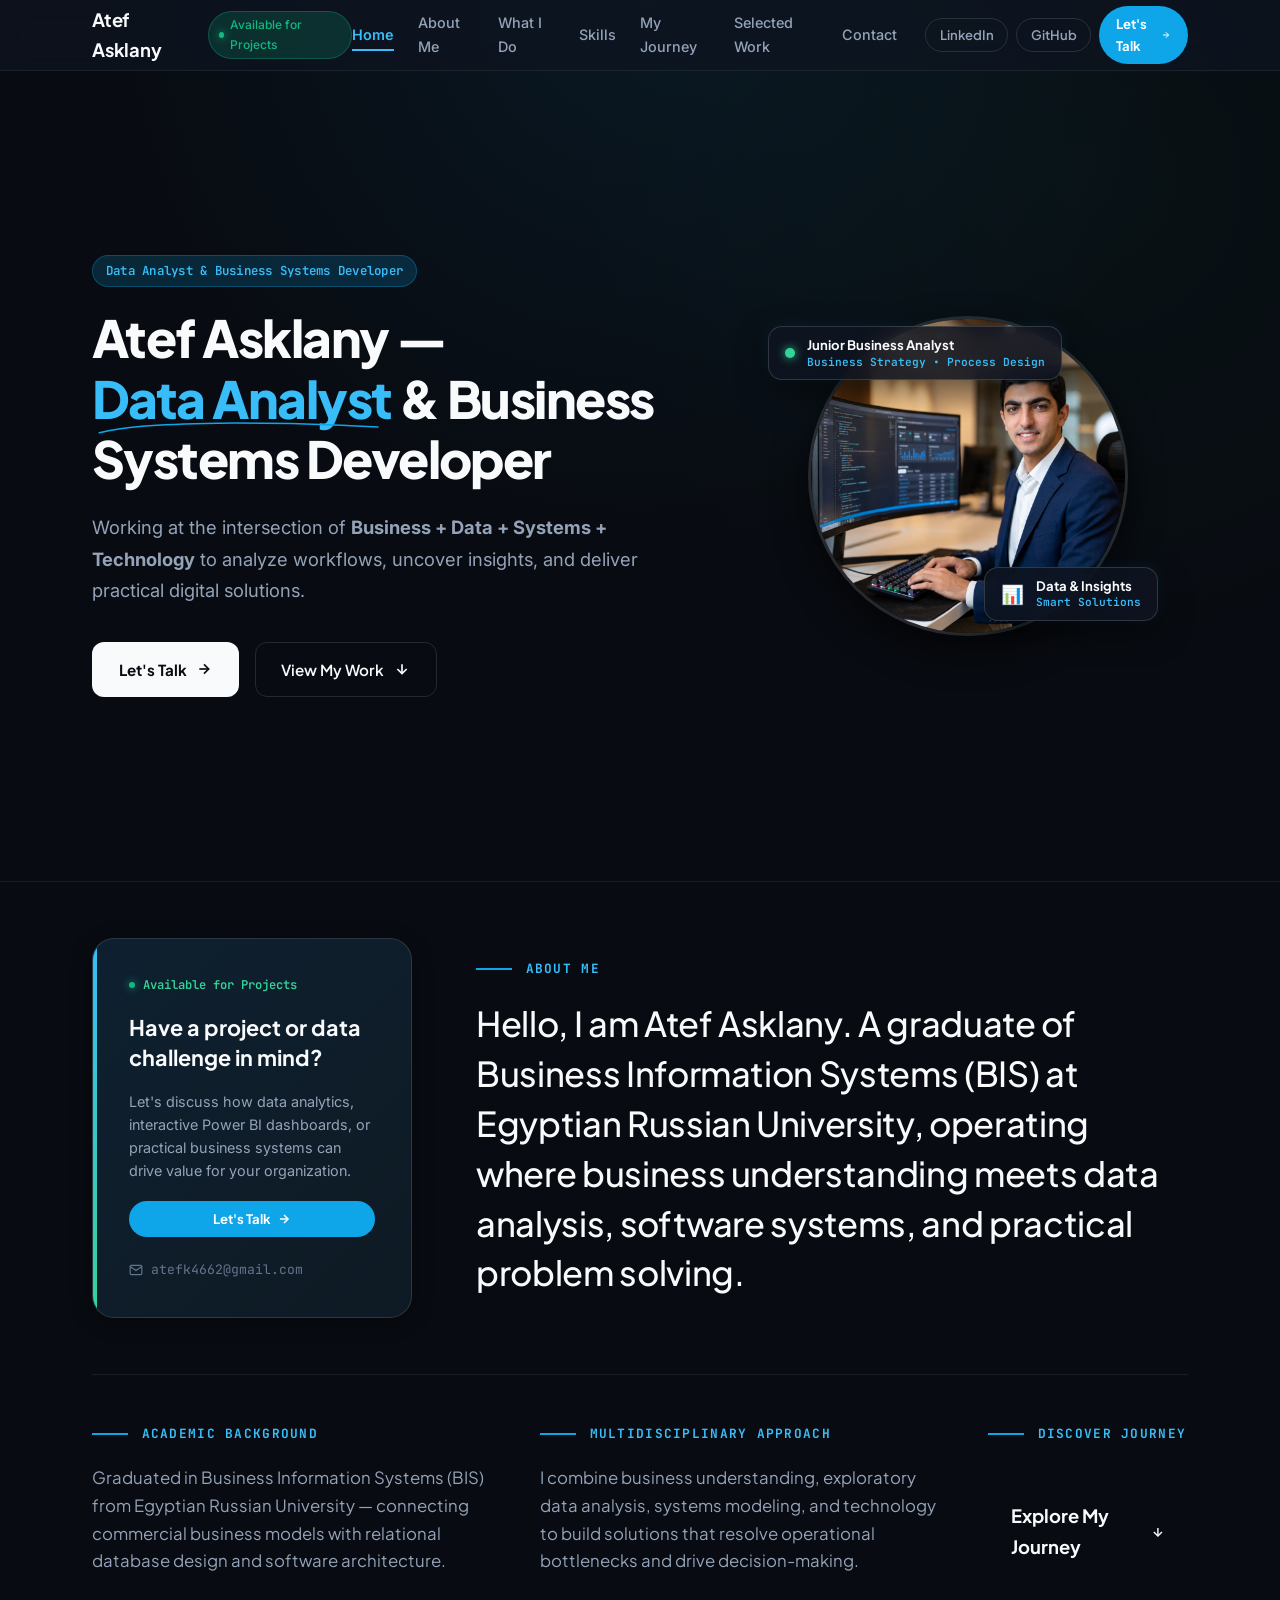
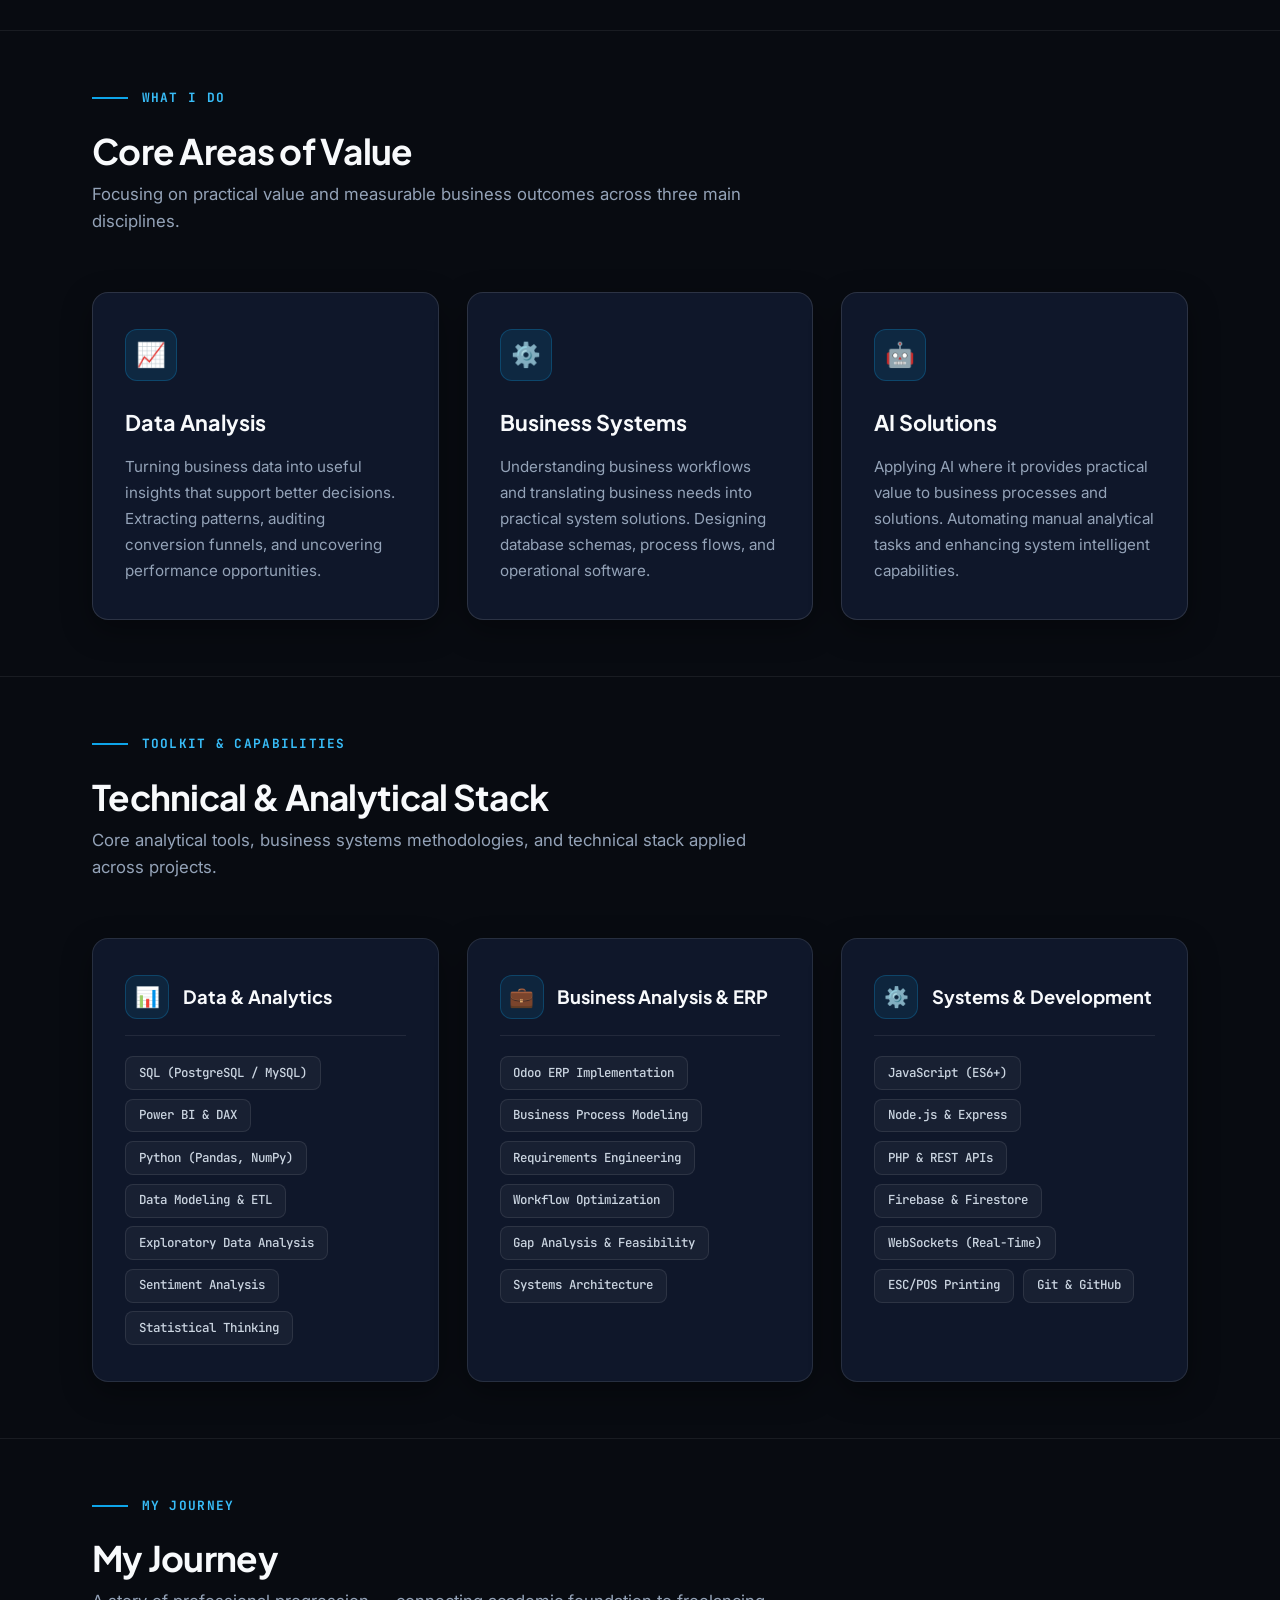
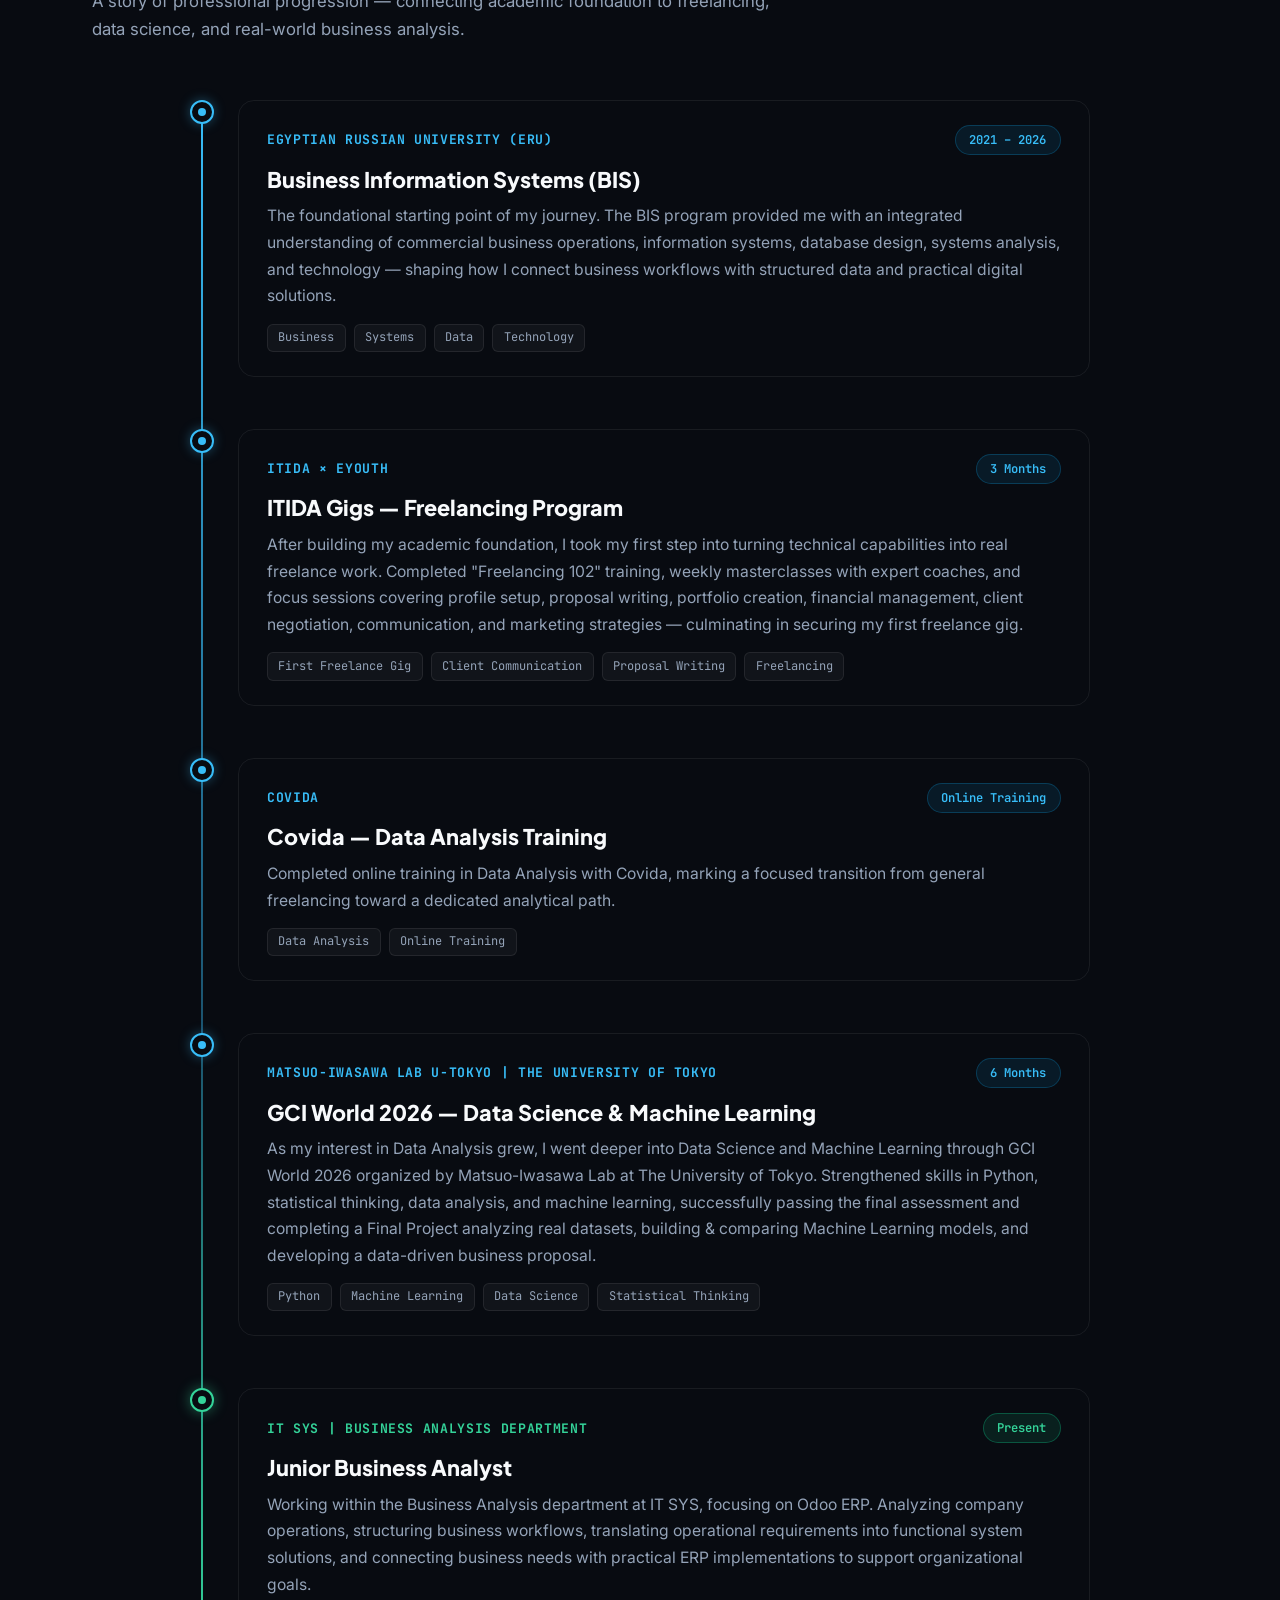
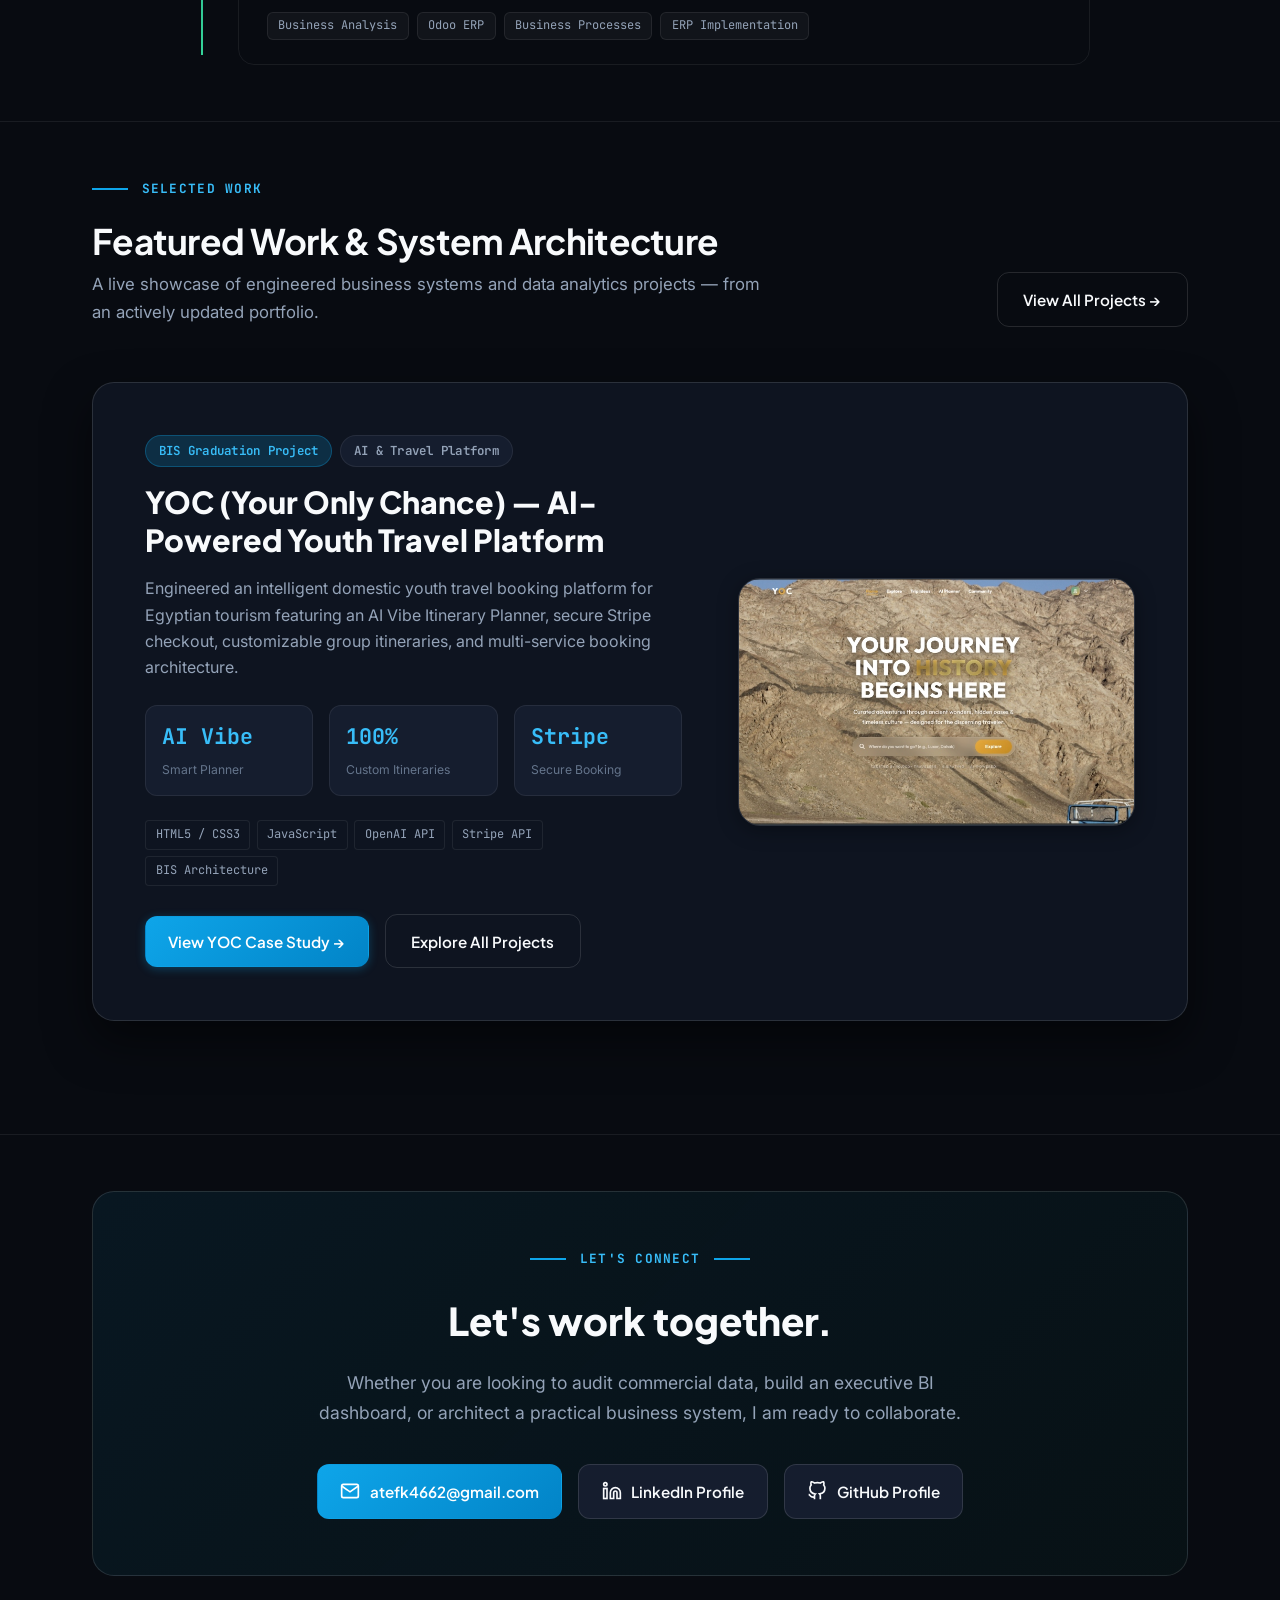
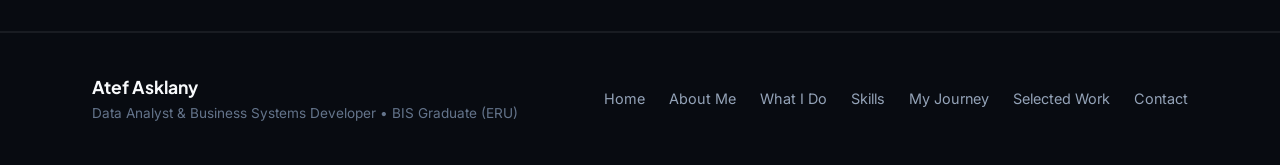
==== commit cc4c3d95: "Set YOC as featured graduation project spotlight and optimize mobile layout" ====
--- a/index.html
+++ b/index.html
@@ -477,69 +477,57 @@
           </a>
         </div>
 
-        <!-- UNIFIED FEATURED SHOWCASE: FOUSH Restaurant POS -->
+        <!-- UNIFIED FEATURED SHOWCASE: YOC Graduation Project -->
         <div class="hero-project-spotlight reveal-on-scroll">
           <div class="hero-spotlight-content">
             <div class="spotlight-badge-row">
-              <span class="badge badge-primary">Systems & Software Architecture</span>
-              <span class="badge badge-subtle">Featured Showcase</span>
+              <span class="badge badge-primary">BIS Graduation Project</span>
+              <span class="badge badge-subtle">AI & Travel Platform</span>
             </div>
             
-            <h3 class="spotlight-title">FOUSH High-Availability Restaurant POS Ecosystem</h3>
+            <h3 class="spotlight-title">YOC (Your Only Chance) — AI-Powered Youth Travel Platform</h3>
             
             <p class="spotlight-desc">
-              Engineered an offline-first Point of Sale ecosystem with zero-downtime dual-engine architecture, real-time kitchen display synchronization, raw thermal printing, and cloud management for multi-station restaurant operations.
+              Engineered an intelligent domestic youth travel booking platform for Egyptian tourism featuring an AI Vibe Itinerary Planner, secure Stripe checkout, customizable group itineraries, and multi-service booking architecture.
             </p>
 
             <div class="spotlight-metrics-grid">
               <div class="spotlight-metric">
+                <span class="s-val">AI Vibe</span>
+                <span class="s-lbl">Smart Planner</span>
+              </div>
+              <div class="spotlight-metric">
                 <span class="s-val">100%</span>
-                <span class="s-lbl">Offline-First</span>
+                <span class="s-lbl">Custom Itineraries</span>
               </div>
               <div class="spotlight-metric">
-                <span class="s-val">5</span>
-                <span class="s-lbl">Role Portals</span>
-              </div>
-              <div class="spotlight-metric">
-                <span class="s-val">Live</span>
-                <span class="s-lbl">Cloud Sync</span>
+                <span class="s-val">Stripe</span>
+                <span class="s-lbl">Secure Booking</span>
               </div>
             </div>
 
             <div class="spotlight-tools">
+              <span class="tool-tag">HTML5 / CSS3</span>
               <span class="tool-tag">JavaScript</span>
-              <span class="tool-tag">Node.js</span>
-              <span class="tool-tag">Firebase</span>
-              <span class="tool-tag">PWA</span>
-              <span class="tool-tag">ESC/POS</span>
-              <span class="tool-tag">WebSockets</span>
+              <span class="tool-tag">OpenAI API</span>
+              <span class="tool-tag">Stripe API</span>
+              <span class="tool-tag">BIS Architecture</span>
             </div>
 
             <div class="spotlight-actions-group">
-              <a href="projects.html" class="btn btn-primary btn-lg">
-                <span>Explore Complete Projects Archive →</span>
+              <a href="projects/yoc.html" class="btn btn-primary btn-lg">
+                <span>View YOC Case Study →</span>
               </a>
-              <a href="projects/foush.html" class="btn btn-outline-editorial">
-                <span>View FOUSH Case Study</span>
+              <a href="projects.html" class="btn btn-outline-editorial">
+                <span>Explore All Projects</span>
               </a>
             </div>
           </div>
 
           <div class="hero-spotlight-media">
             <div class="spotlight-image-frame">
-              <img src="assets/foush_real_cover.png" alt="FOUSH Restaurant POS System Interface" class="spotlight-img" loading="lazy" />
+              <img src="assets/yoc_hero.jpg" alt="YOC Youth Travel Platform Project Cover" class="spotlight-img" loading="lazy" />
               <div class="spotlight-img-overlay"></div>
-            </div>
-
-            <div class="spotlight-circular-badge">
-              <div class="rotate-badge">
-                <svg viewBox="0 0 300 300">
-                  <path id="spotlightCurvedText" fill="none" stroke="none" d="M 32.55,148.48 A 108.15,108.15 0 0 1 140.70,40.32 A 108.15,108.15 0 0 1 248.85,148.48 A 108.15,108.15 0 0 1 140.70,256.63 A 108.15,108.15 0 0 1 32.55,148.48 Z"></path>
-                  <text font-size="24" fill="#38BDF8" letter-spacing="2" font-weight="700">
-                    <textPath xlink:href="#spotlightCurvedText" side="left" startOffset="0">• NODE.JS • POS • FIREBASE • ARCHITECTURE •</textPath>
-                  </text>
-                </svg>
-              </div>
             </div>
           </div>
         </div>
--- a/css/styles.css
+++ b/css/styles.css
@@ -2118,23 +2118,6 @@
   transform: scale(1.03);
 }
 
-.spotlight-circular-badge {
-  position: absolute;
-  top: -18px;
-  right: -18px;
-  width: 125px;
-  height: 125px;
-  border-radius: 50%;
-  background: #0E1420;
-  border: 1px solid rgba(255, 255, 255, 0.18);
-  box-shadow: 0 10px 25px rgba(0, 0, 0, 0.7);
-  z-index: 10;
-  pointer-events: none;
-  display: flex;
-  align-items: center;
-  justify-content: center;
-}
-
 /* ----------------- Projects Gateway Banner (Homepage -> Catalog) ----------------- */
 .projects-gateway-banner {
   margin-top: 3rem;
@@ -3086,7 +3069,7 @@
   .skills-grid { grid-template-columns: 1fr; }
   .journey-story-card { padding: 2rem 1.5rem; }
   .supporting-projects-grid { grid-template-columns: repeat(2, 1fr); gap: 1.5rem; }
-  .hero-project-spotlight { grid-template-columns: 1fr; gap: 2rem; }
+  .hero-project-spotlight { grid-template-columns: 1fr; gap: 2.25rem; padding: 2.25rem 2rem; }
 }
 
 @media (max-width: 768px) {
@@ -3108,6 +3091,20 @@
   .nav-links.open { display: flex; }
   .kh-strip-card { width: 320px; }
   .kh-strip-media { height: 260px; }
+  
+  .projects-gateway-banner {
+    flex-direction: column;
+    align-items: flex-start;
+    padding: 2.25rem 1.75rem;
+    gap: 1.5rem;
+  }
+  .pgb-action {
+    width: 100%;
+  }
+  .pgb-action .btn {
+    width: 100%;
+    justify-content: center;
+  }
 }
 
 @media (max-width: 640px) {
@@ -3117,7 +3114,62 @@
   .kh-hero-actions { flex-direction: column; }
   .contact-channels { flex-direction: column; }
   .supporting-projects-grid { grid-template-columns: 1fr; }
-  .hero-spotlight-content { padding: 1.75rem; }
+  
+  /* Hero Project Spotlight on Mobile */
+  .hero-project-spotlight {
+    padding: 1.5rem 1.25rem;
+    gap: 1.5rem;
+    border-radius: var(--radius-lg);
+    margin-bottom: 2.5rem;
+  }
+  .hero-spotlight-content {
+    padding: 0;
+  }
+  .spotlight-title {
+    font-size: 1.4rem;
+    line-height: 1.3;
+    margin-bottom: 0.75rem;
+  }
+  .spotlight-desc {
+    font-size: 0.92rem;
+    line-height: 1.6;
+    margin-bottom: 1.25rem;
+  }
+  .spotlight-metrics-grid {
+    grid-template-columns: repeat(3, 1fr);
+    gap: 0.5rem;
+    margin-bottom: 1.25rem;
+  }
+  .spotlight-metric {
+    padding: 0.65rem 0.4rem;
+    text-align: center;
+    border-radius: var(--radius-sm);
+  }
+  .spotlight-metric .s-val {
+    font-size: 1.05rem;
+  }
+  .spotlight-metric .s-lbl {
+    font-size: 0.68rem;
+  }
+  .spotlight-tools {
+    gap: 0.35rem;
+    margin-bottom: 1.35rem;
+  }
+  .spotlight-actions-group {
+    flex-direction: column;
+    width: 100%;
+    gap: 0.75rem;
+  }
+  .spotlight-actions-group .btn {
+    width: 100%;
+    justify-content: center;
+    text-align: center;
+    padding: 0.85rem 1.25rem;
+  }
+  .spotlight-image-frame {
+    aspect-ratio: 16/10;
+    border-radius: var(--radius-md);
+  }
   
   /* Circular Frame on Mobile */
   .kh-circular-frame-wrapper {
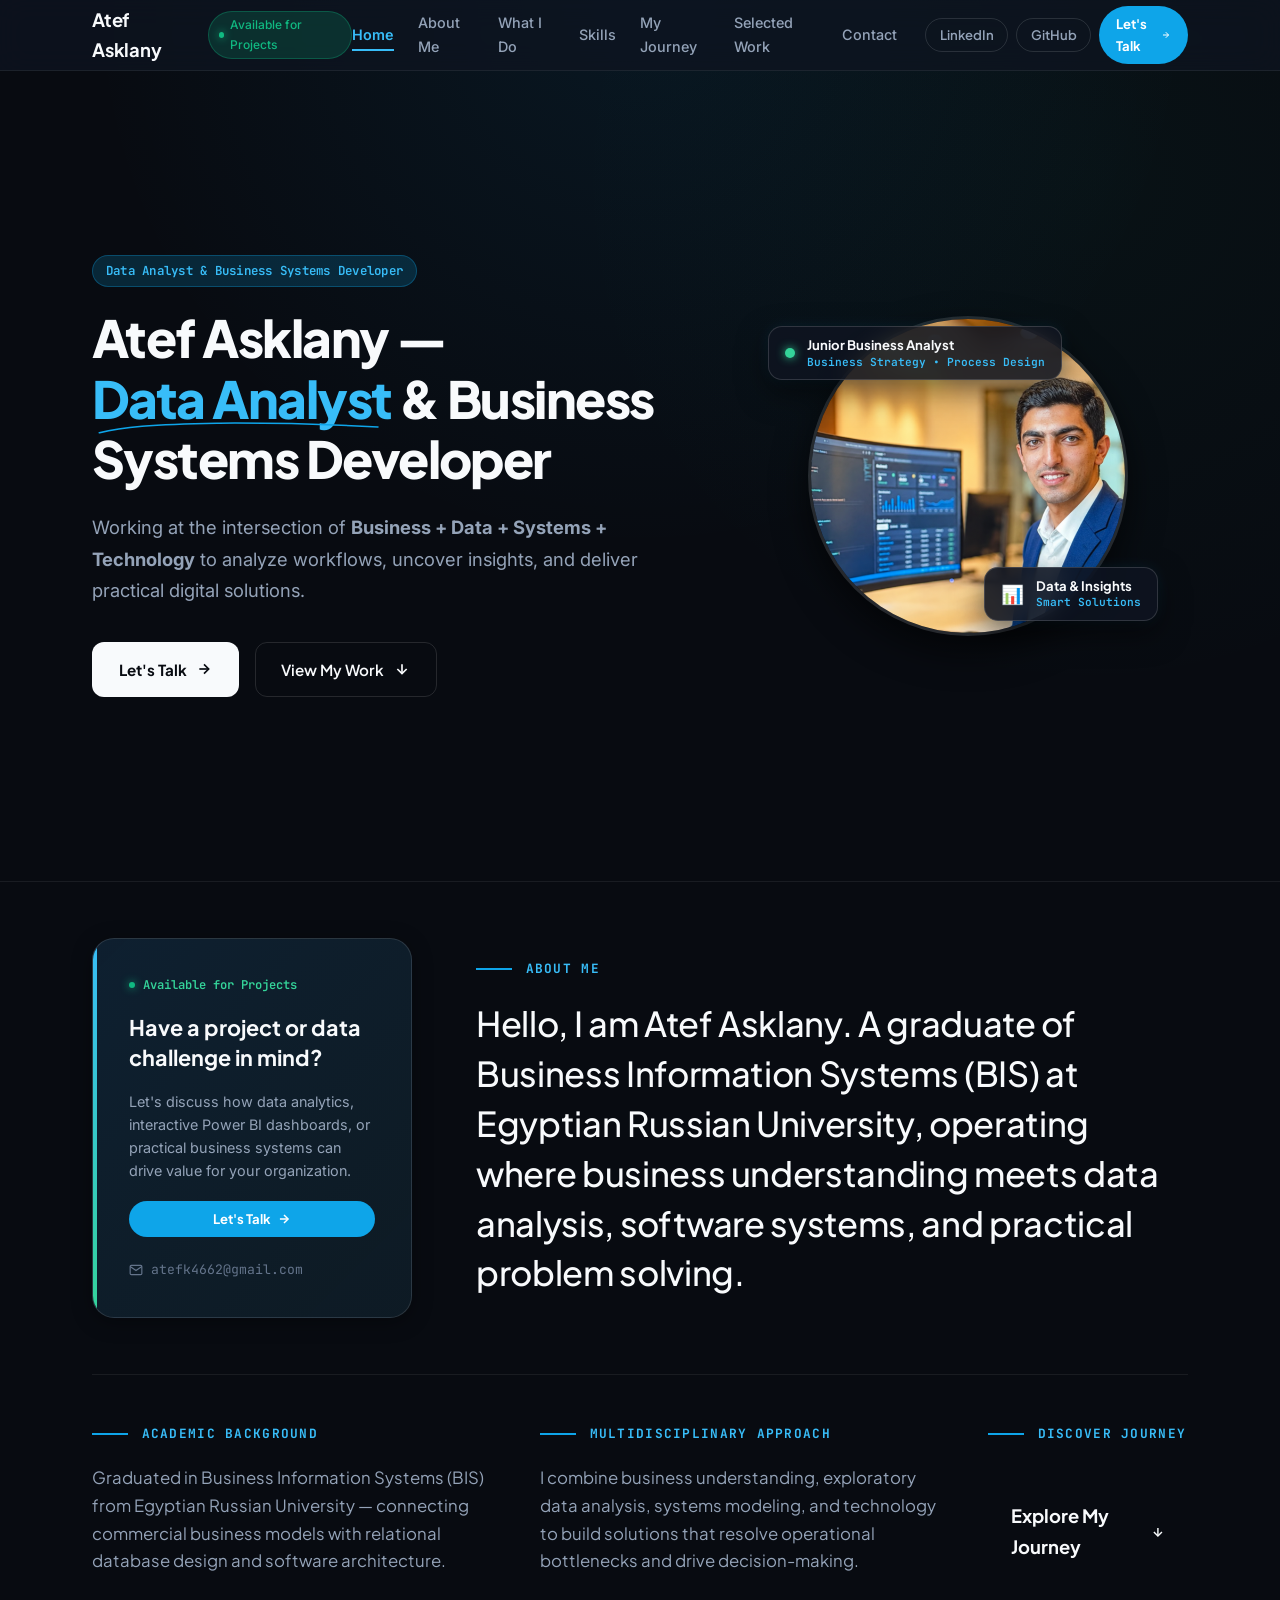
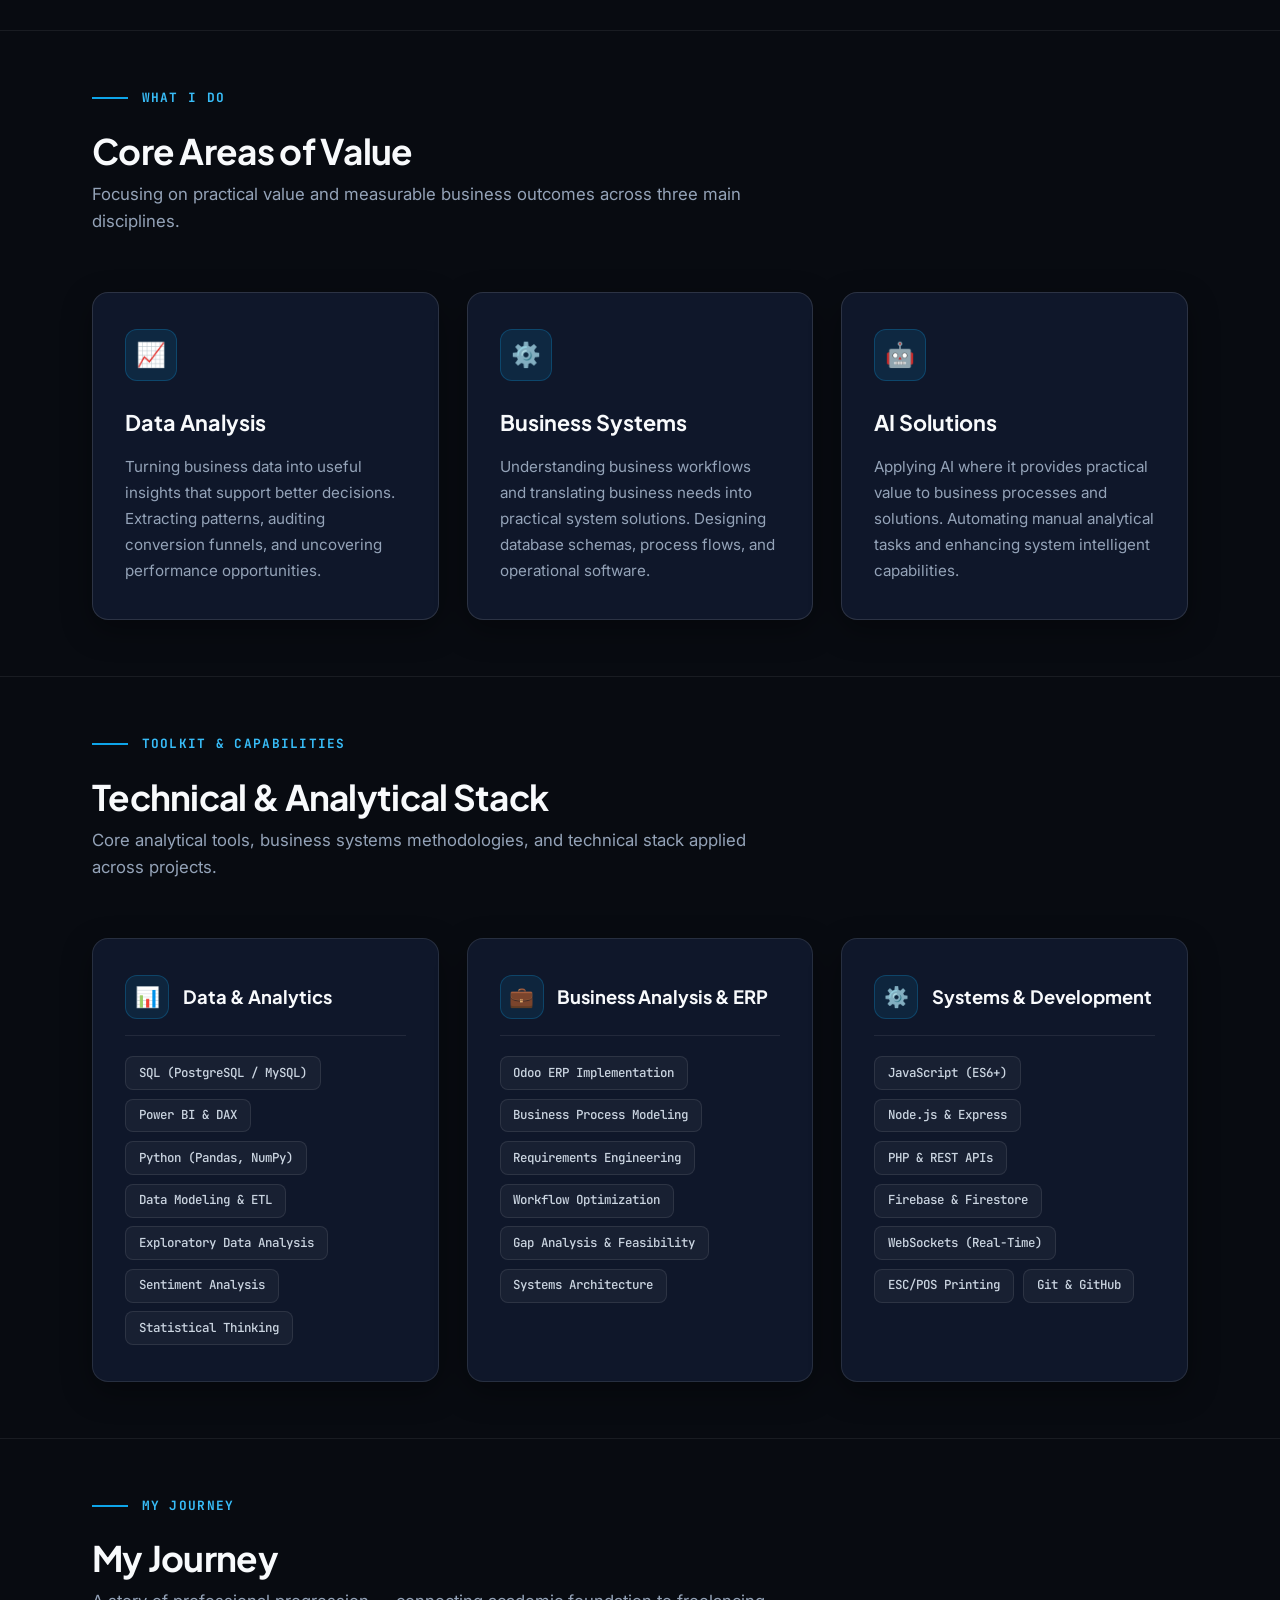
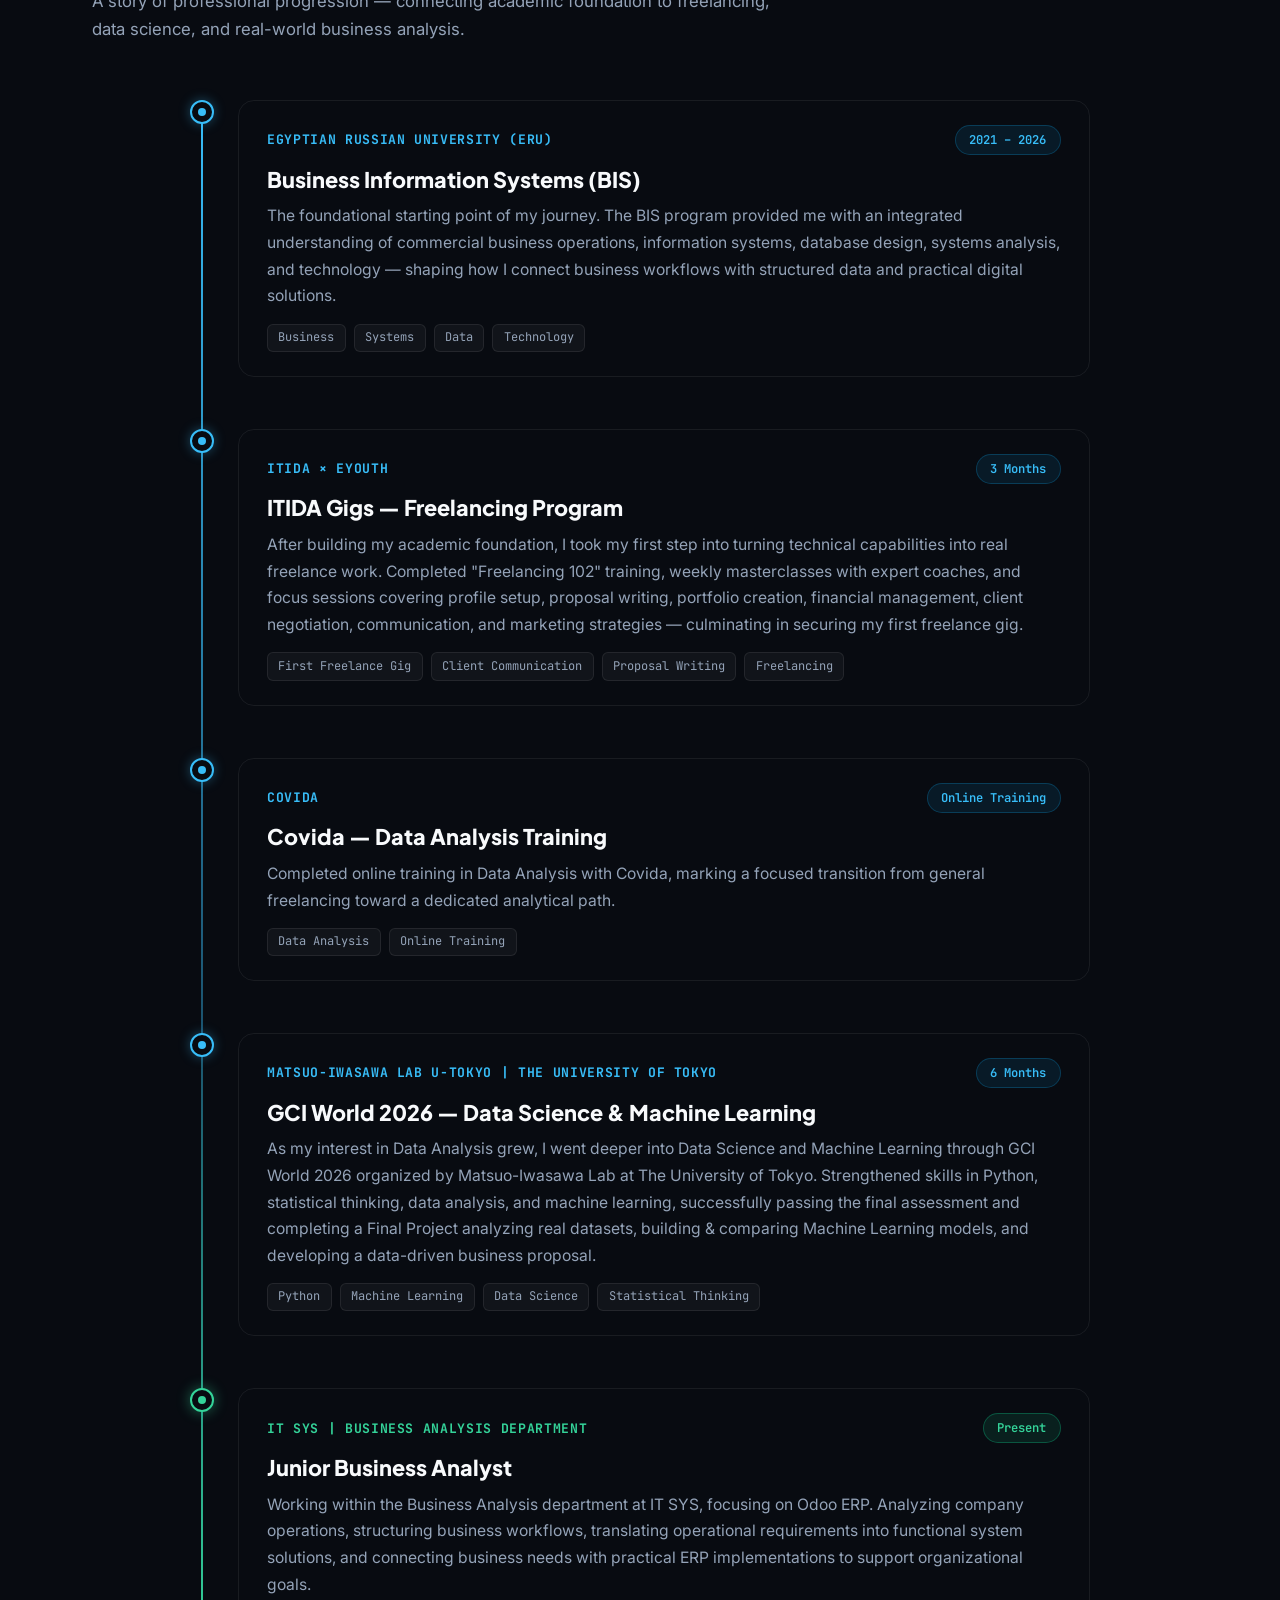
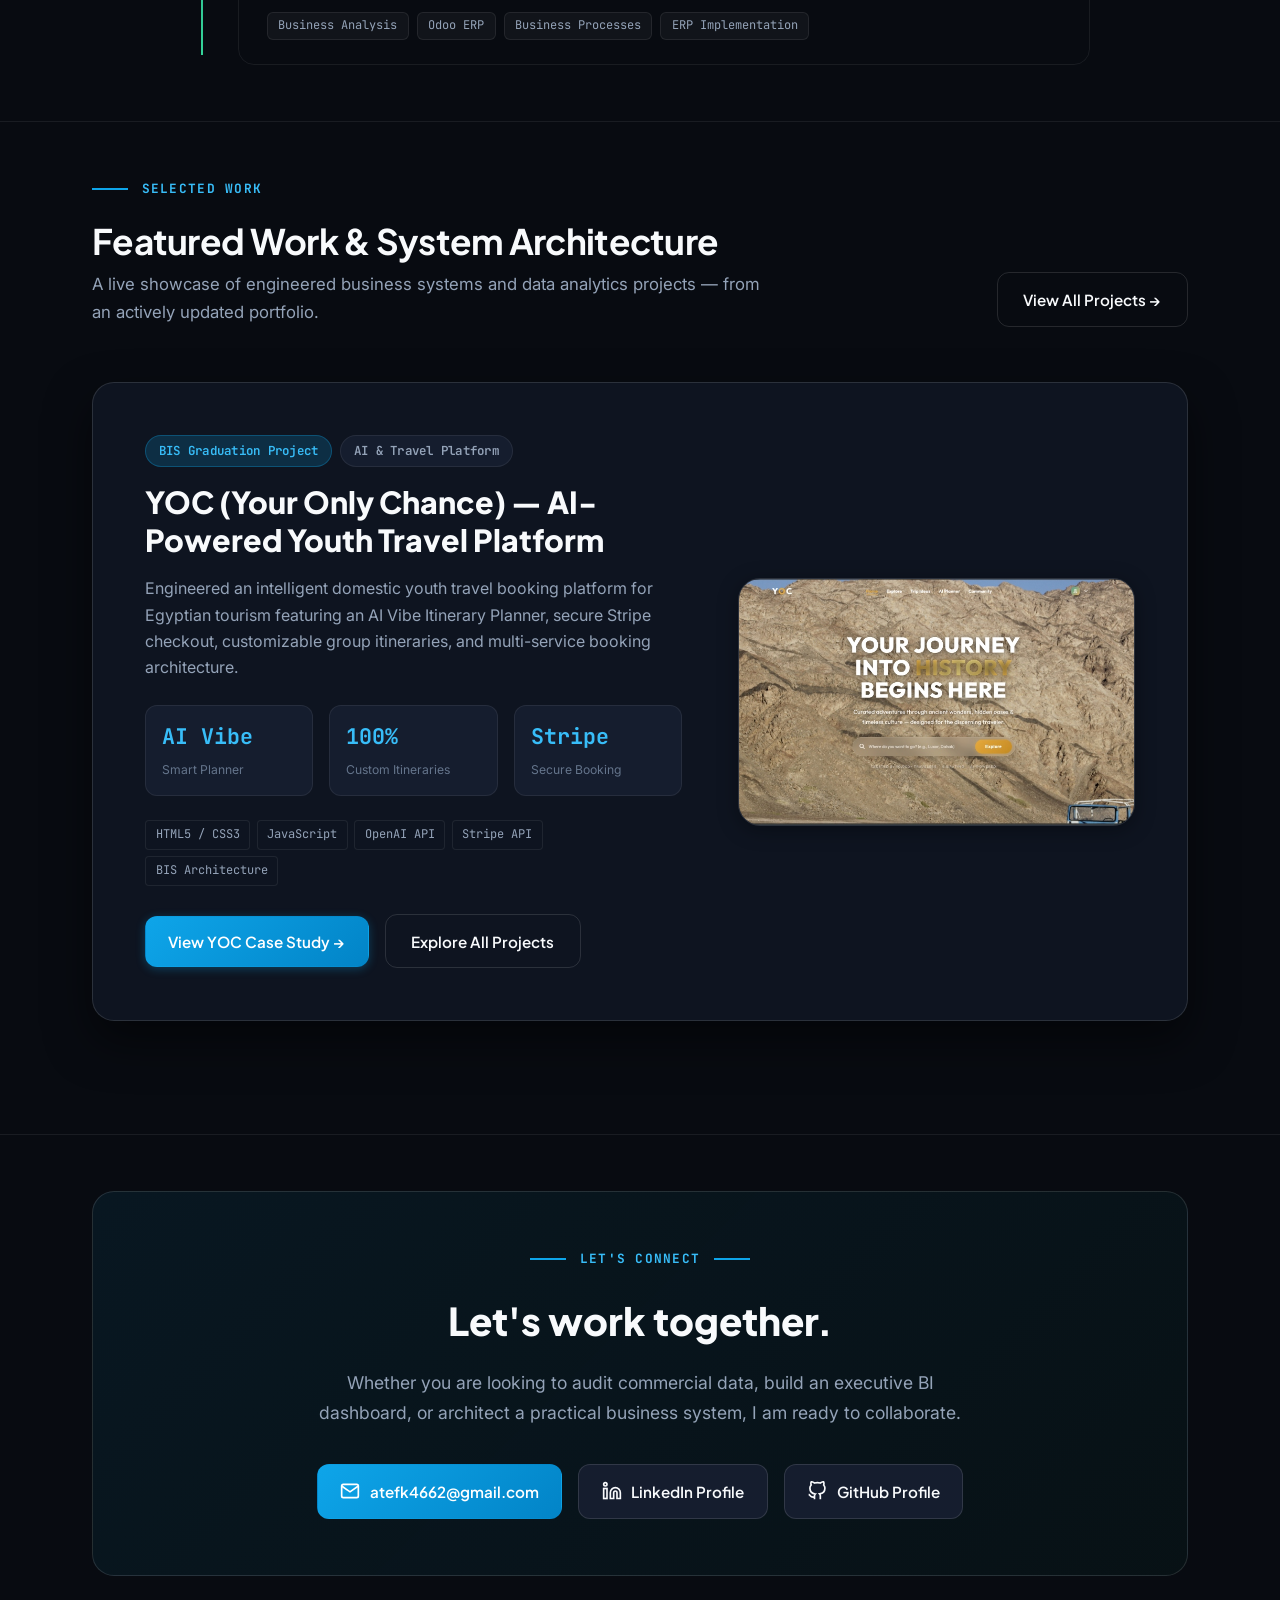
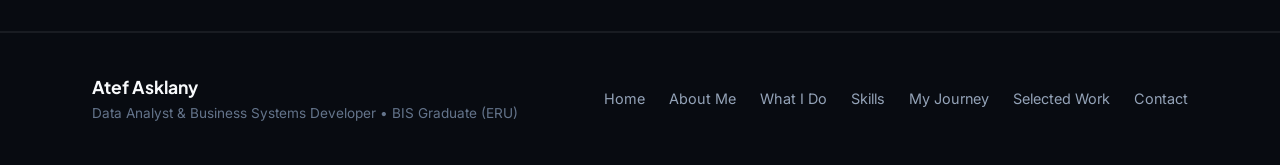
==== commit 1727001e: "Update hero portrait photo to new professional image" ====
--- a/index.html
+++ b/index.html
@@ -98,7 +98,7 @@
           <div class="kh-hero-visual-col reveal-on-scroll">
             <div class="kh-circular-frame-wrapper">
               <div class="kh-circular-frame">
-                <img src="assets/atef_portrait.jpg" alt="Atef Asklany" class="kh-circular-img" />
+                <img src="assets/atef_portrait_new.png" alt="Atef Asklany" class="kh-circular-img" />
               </div>
 
               <!-- Floating Glass Badge 1: Role & Core Focus -->
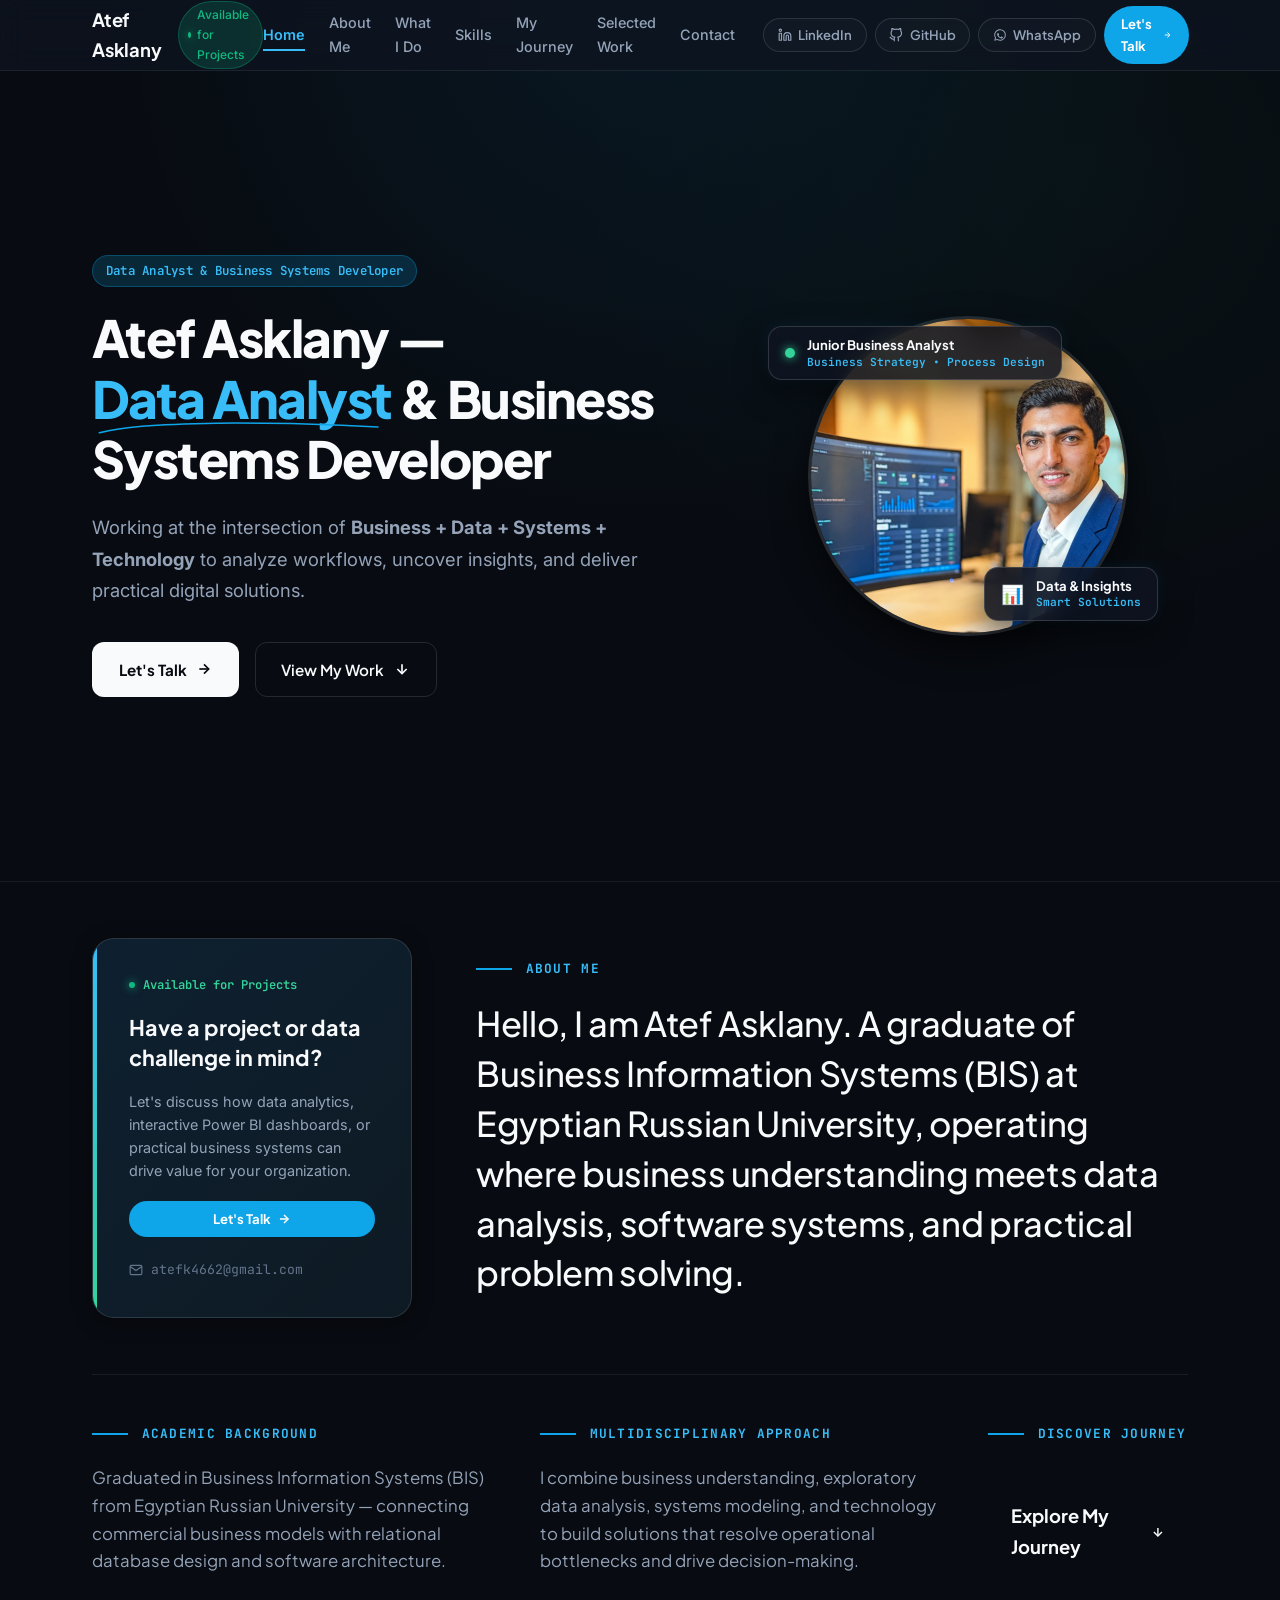
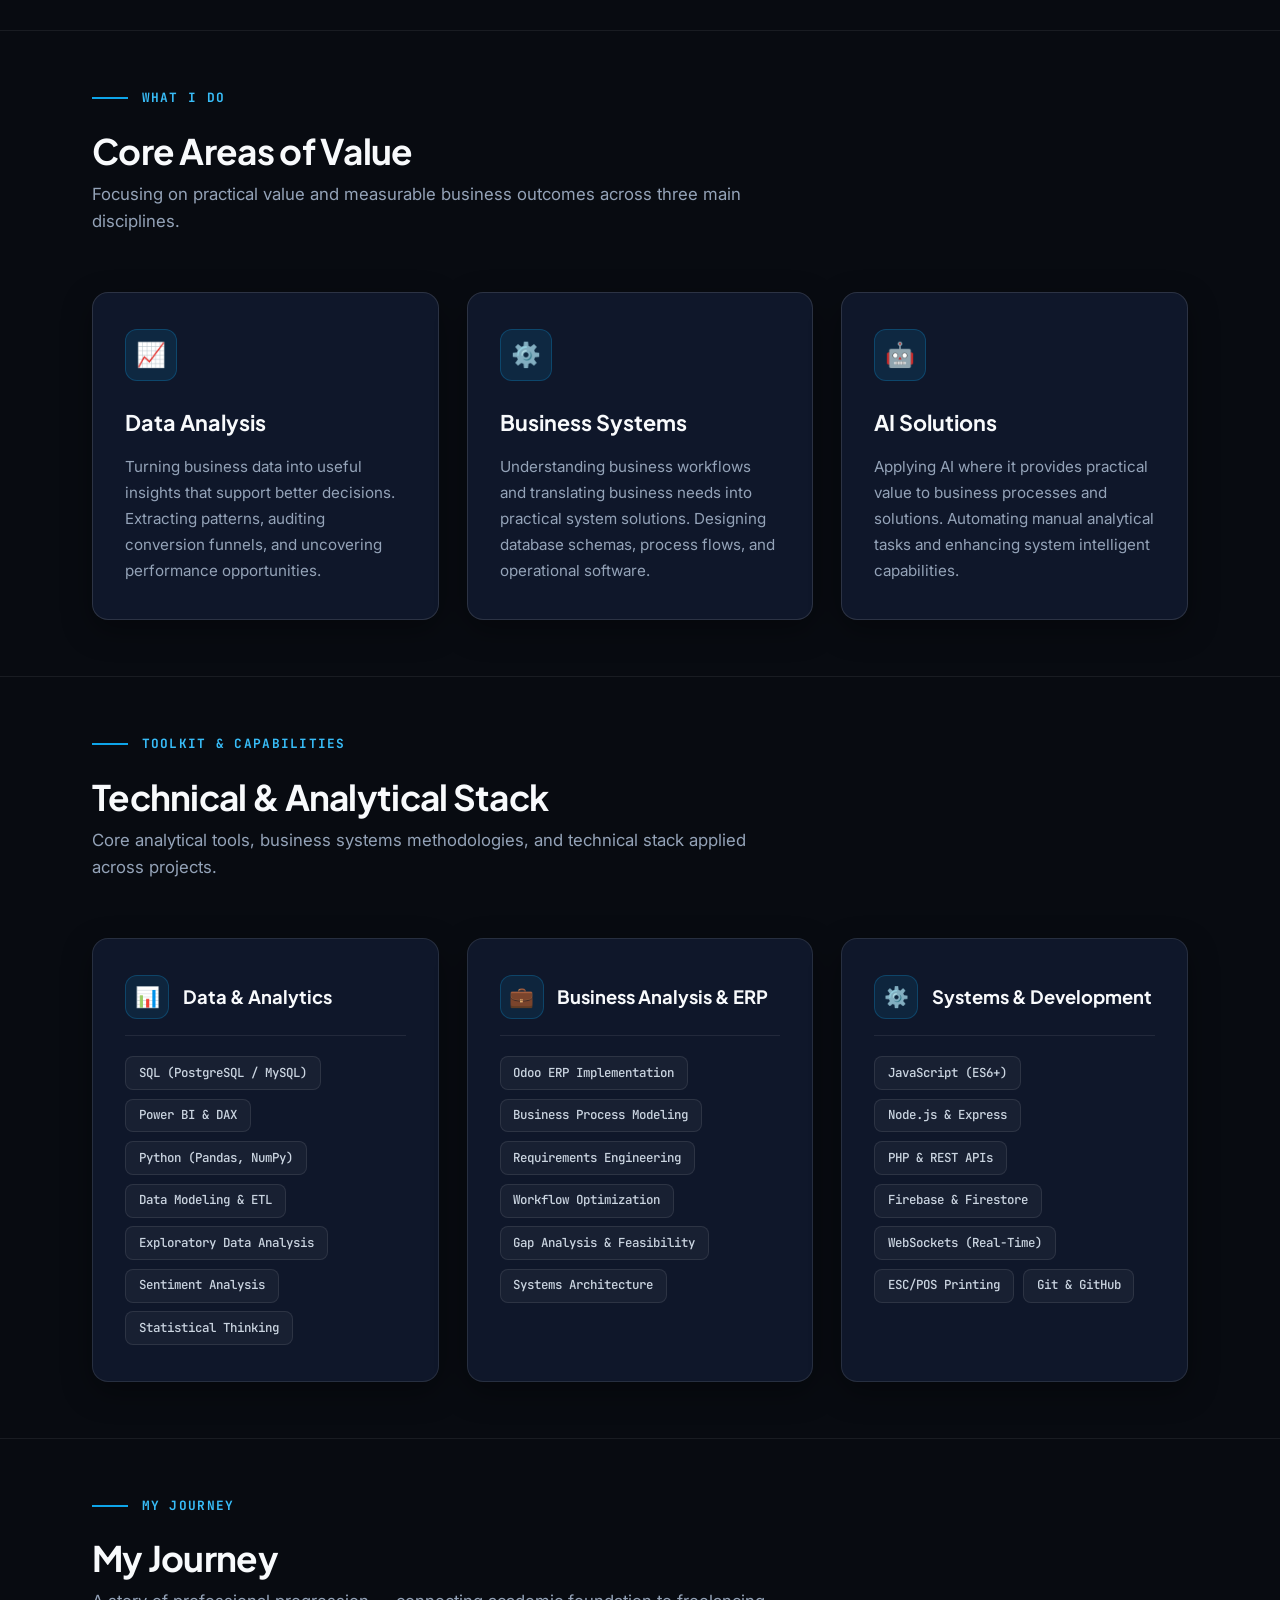
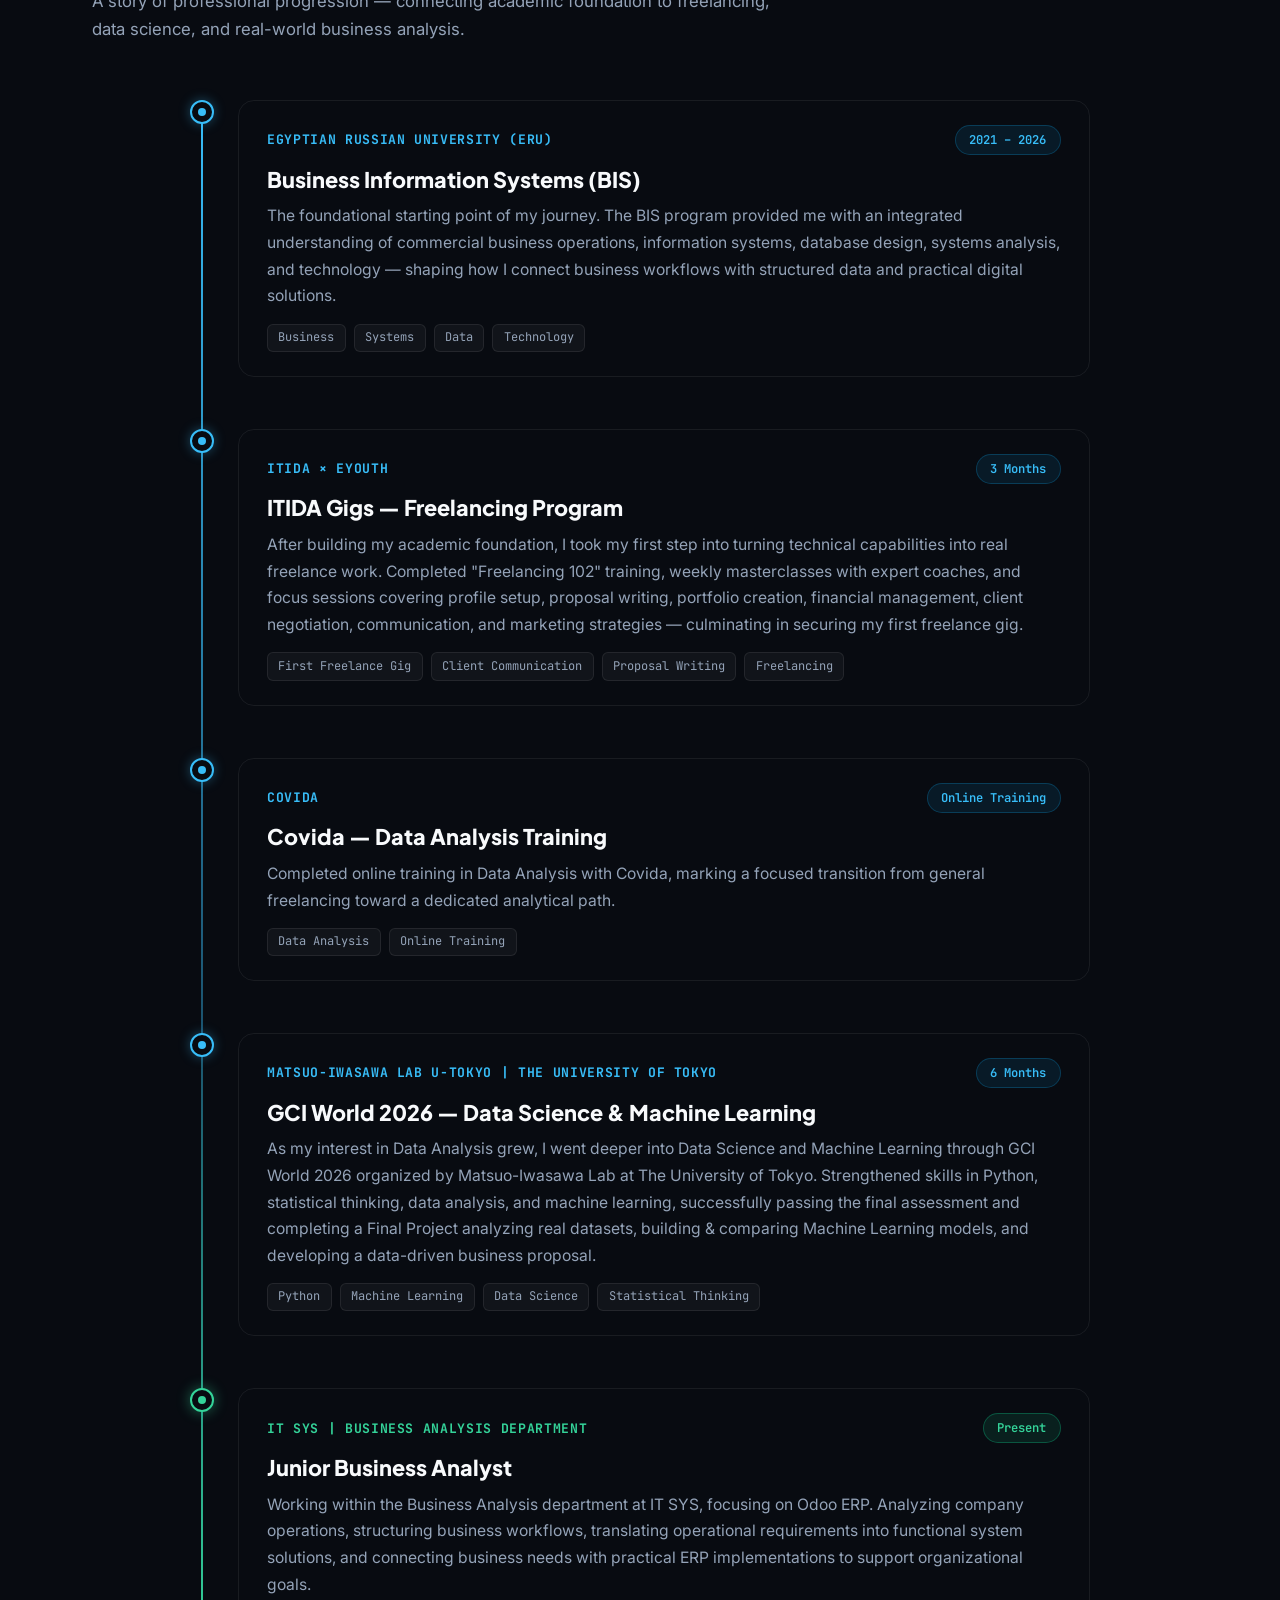
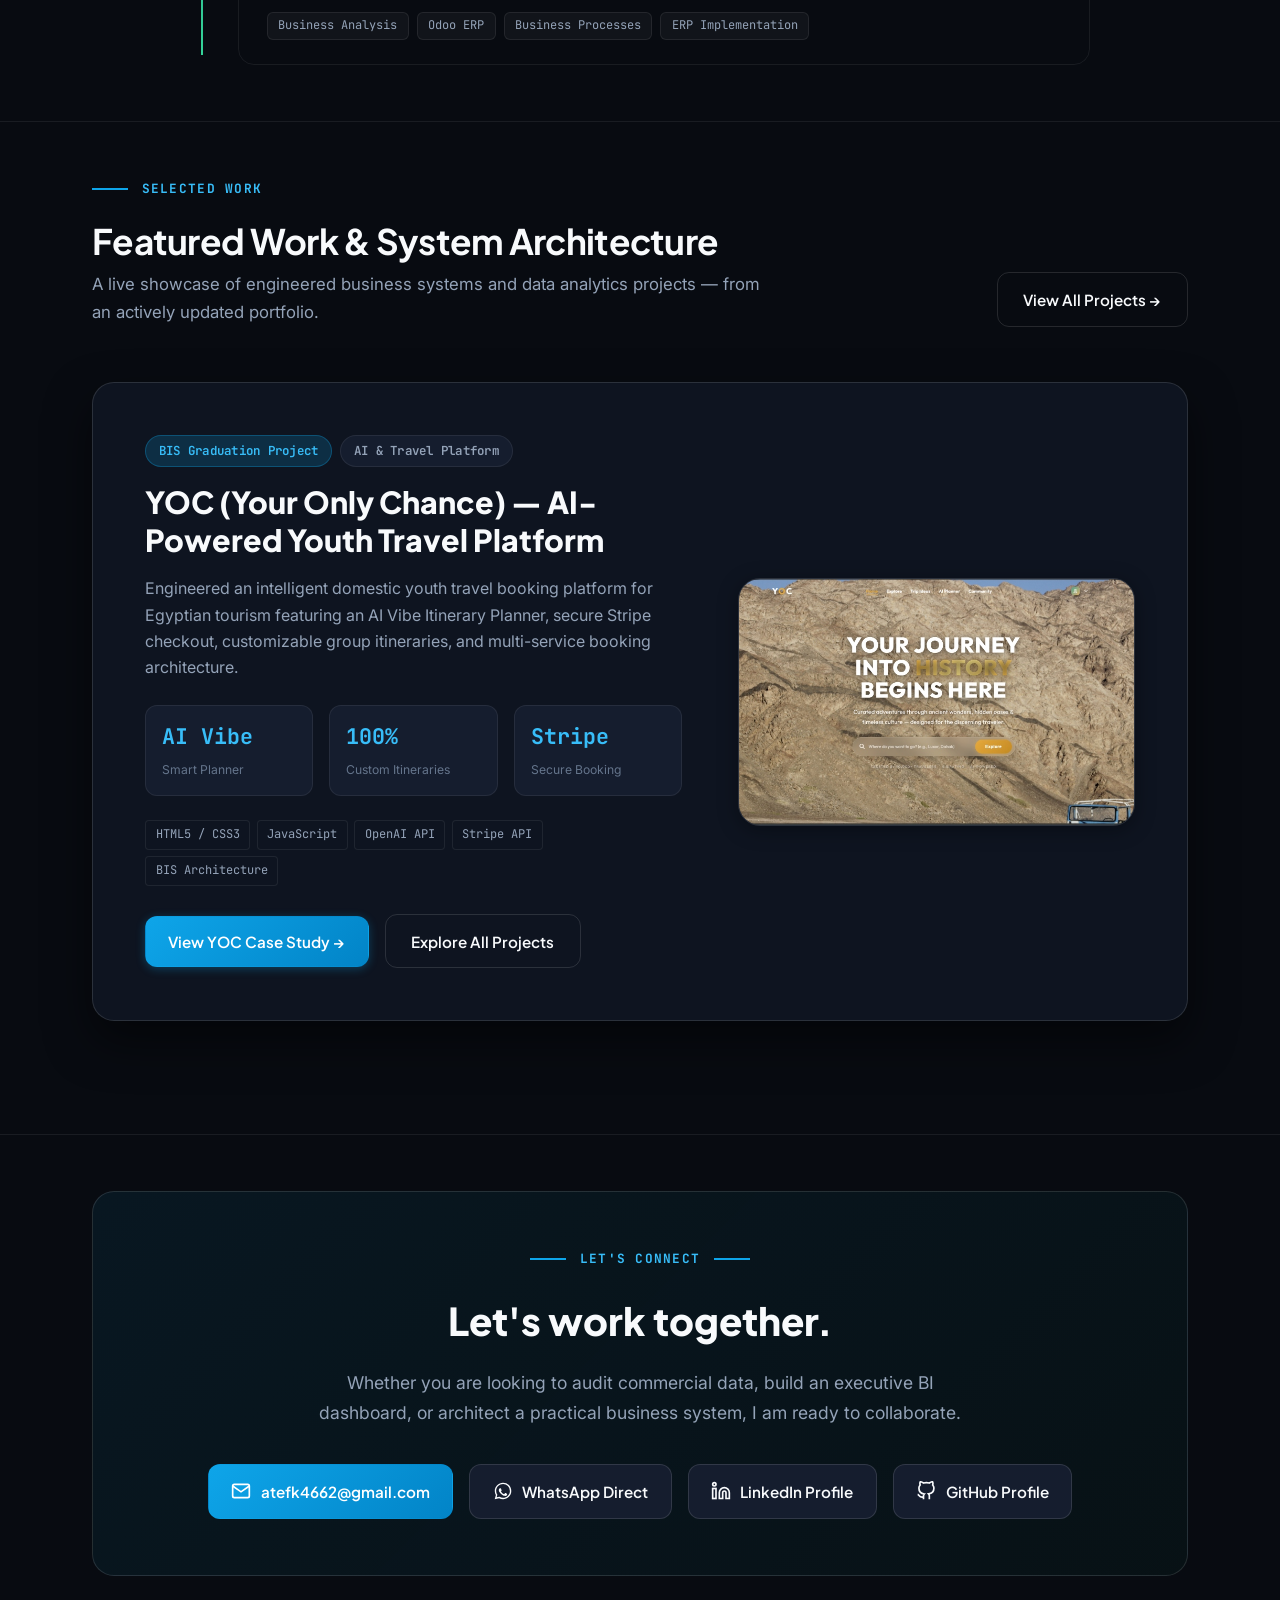
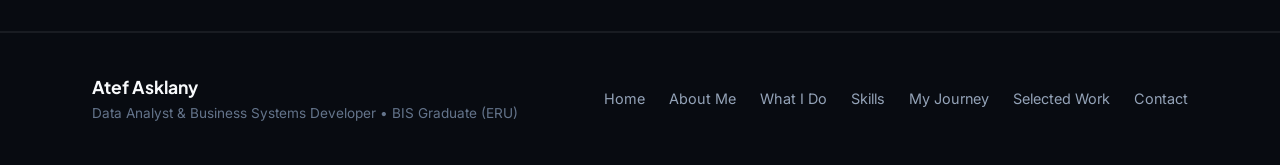
==== commit 339565d2: "feat: add WhatsApp social link with icons in header and contact section - Add WhatsApp (01093713703)" ====
--- a/index.html
+++ b/index.html
@@ -22,7 +22,7 @@
       <a href="index.html" class="brand-logo">
         <span class="logo-name">Atef Asklany</span>
         <span class="status-indicator">
-          <span class="status-dot"></span> Available for Projects
+          <span class="status-dot"></span> <span class="status-text">Available for Projects</span>
         </span>
       </a>
 
@@ -38,9 +38,19 @@
         </nav>
 
         <div class="header-social-pills">
-          <a href="https://www.linkedin.com/in/atef-elasklany/" target="_blank" rel="noreferrer" class="btn btn-pill-outline" aria-label="LinkedIn">LinkedIn</a>
-          <a href="https://github.com/atefk4662-art" target="_blank" rel="noreferrer" class="btn btn-pill-outline" aria-label="GitHub">GitHub</a>
-          <a href="#contact" class="btn btn-pill-primary btn-icon-right">
+          <a href="https://www.linkedin.com/in/atef-elasklany/" target="_blank" rel="noreferrer" class="btn btn-pill-outline btn-pill-linkedin" aria-label="LinkedIn" title="LinkedIn">
+            <svg width="14" height="14" viewBox="0 0 24 24" fill="none" stroke="currentColor" stroke-width="2" stroke-linecap="round" stroke-linejoin="round"><path d="M16 8a6 6 0 0 1 6 6v7h-4v-7a2 2 0 0 0-2-2 2 2 0 0 0-2 2v7h-4v-7a6 6 0 0 1 6-6z"></path><rect x="2" y="9" width="4" height="12"></rect><circle cx="4" cy="4" r="2"></circle></svg>
+            <span>LinkedIn</span>
+          </a>
+          <a href="https://github.com/atefk4662-art" target="_blank" rel="noreferrer" class="btn btn-pill-outline btn-pill-github" aria-label="GitHub" title="GitHub">
+            <svg width="14" height="14" viewBox="0 0 24 24" fill="none" stroke="currentColor" stroke-width="2" stroke-linecap="round" stroke-linejoin="round"><path d="M9 19c-5 1.5-5-2.5-7-3m14 6v-3.87a3.37 3.37 0 0 0-.94-2.61c3.14-.35 6.44-1.54 6.44-7A5.44 5.44 0 0 0 20 4.77 5.07 5.07 0 0 0 19.91 1S18.73.65 16 2.48a13.38 13.38 0 0 0-7 0C6.27.65 5.09 1 5.09 1A5.07 5.07 0 0 0 5 4.77a5.44 5.44 0 0 0-1.5 3.78c0 5.42 3.3 6.61 6.44 7A3.37 3.37 0 0 0 9 18.13V22"></path></svg>
+            <span>GitHub</span>
+          </a>
+          <a href="https://wa.me/201093713703" target="_blank" rel="noreferrer" class="btn btn-pill-outline btn-pill-whatsapp" aria-label="WhatsApp" title="WhatsApp">
+            <svg width="14" height="14" viewBox="0 0 24 24" fill="currentColor"><path d="M12.04 2c-5.46 0-9.91 4.45-9.91 9.91 0 1.75.46 3.45 1.32 4.95L2.05 22l5.25-1.38c1.45.79 3.08 1.21 4.74 1.21 5.46 0 9.91-4.45 9.91-9.91 0-2.65-1.03-5.14-2.9-7.01A9.82 9.82 0 0 0 12.04 2zm.01 1.67c2.2 0 4.26.86 5.82 2.42a8.19 8.19 0 0 1 2.41 5.82c0 4.54-3.7 8.24-8.24 8.24-1.48 0-2.93-.4-4.2-1.15l-.3-.18-3.12.82.83-3.04-.2-.31a8.19 8.19 0 0 1-1.26-4.38c0-4.54 3.7-8.24 8.24-8.24zm4.52 11.66c-.25-.12-1.47-.72-1.7-.81-.23-.08-.39-.12-.56.12-.17.25-.64.81-.79.97-.14.17-.29.19-.54.06-.25-.12-1.05-.39-2-1.23-.74-.66-1.23-1.47-1.38-1.72-.14-.25-.02-.38.11-.5.11-.11.25-.29.37-.43.12-.14.17-.25.25-.41.08-.17.04-.31-.02-.43s-.56-1.35-.77-1.85c-.2-.48-.41-.42-.56-.43h-.48c-.17 0-.43.06-.66.31-.22.25-.86.84-.86 2.05s.88 2.38 1 2.54c.12.17 1.73 2.64 4.2 3.7.59.25 1.05.4 1.41.52.59.19 1.13.16 1.56.1.48-.07 1.47-.6 1.68-1.18.21-.58.21-1.07.14-1.18-.06-.12-.22-.19-.47-.31z"/></svg>
+            <span>WhatsApp</span>
+          </a>
+          <a href="#contact" class="btn btn-pill-primary btn-icon-right header-talk-btn">
             <span>Let's Talk</span>
             <svg width="14" height="14" viewBox="0 0 24 24" fill="none" stroke="currentColor" stroke-width="2.5"><line x1="5" y1="12" x2="19" y2="12"></line><polyline points="12 5 19 12 12 19"></polyline></svg>
           </a>
@@ -559,6 +569,11 @@
               <span>atefk4662@gmail.com</span>
             </a>
             
+            <a href="https://wa.me/201093713703" target="_blank" rel="noreferrer" class="channel-btn whatsapp-channel">
+              <svg width="20" height="20" viewBox="0 0 24 24" fill="currentColor"><path d="M12.04 2c-5.46 0-9.91 4.45-9.91 9.91 0 1.75.46 3.45 1.32 4.95L2.05 22l5.25-1.38c1.45.79 3.08 1.21 4.74 1.21 5.46 0 9.91-4.45 9.91-9.91 0-2.65-1.03-5.14-2.9-7.01A9.82 9.82 0 0 0 12.04 2zm.01 1.67c2.2 0 4.26.86 5.82 2.42a8.19 8.19 0 0 1 2.41 5.82c0 4.54-3.7 8.24-8.24 8.24-1.48 0-2.93-.4-4.2-1.15l-.3-.18-3.12.82.83-3.04-.2-.31a8.19 8.19 0 0 1-1.26-4.38c0-4.54 3.7-8.24 8.24-8.24zm4.52 11.66c-.25-.12-1.47-.72-1.7-.81-.23-.08-.39-.12-.56.12-.17.25-.64.81-.79.97-.14.17-.29.19-.54.06-.25-.12-1.05-.39-2-1.23-.74-.66-1.23-1.47-1.38-1.72-.14-.25-.02-.38.11-.5.11-.11.25-.29.37-.43.12-.14.17-.25.25-.41.08-.17.04-.31-.02-.43s-.56-1.35-.77-1.85c-.2-.48-.41-.42-.56-.43h-.48c-.17 0-.43.06-.66.31-.22.25-.86.84-.86 2.05s.88 2.38 1 2.54c.12.17 1.73 2.64 4.2 3.7.59.25 1.05.4 1.41.52.59.19 1.13.16 1.56.1.48-.07 1.47-.6 1.68-1.18.21-.58.21-1.07.14-1.18-.06-.12-.22-.19-.47-.31z"/></svg>
+              <span>WhatsApp Direct</span>
+            </a>
+
             <a href="https://www.linkedin.com/in/atef-elasklany/" target="_blank" rel="noreferrer" class="channel-btn">
               <svg width="20" height="20" viewBox="0 0 24 24" fill="none" stroke="currentColor" stroke-width="2"><path d="M16 8a6 6 0 0 1 6 6v7h-4v-7a2 2 0 0 0-2-2 2 2 0 0 0-2 2v7h-4v-7a6 6 0 0 1 6-6z"></path><rect x="2" y="9" width="4" height="12"></rect><circle cx="4" cy="4" r="2"></circle></svg>
               <span>LinkedIn Profile</span>
--- a/css/styles.css
+++ b/css/styles.css
@@ -1605,6 +1605,10 @@
 }
 
 .btn-pill-outline {
+  display: inline-flex;
+  align-items: center;
+  justify-content: center;
+  gap: 0.4rem;
   padding: 0.35rem 0.85rem;
   border-radius: 999px;
   border: 1px solid var(--border-medium);
@@ -1612,13 +1616,45 @@
   font-size: 0.82rem;
   font-weight: 600;
   text-decoration: none;
+  background: rgba(255, 255, 255, 0.02);
   transition: all var(--transition-fast);
+}
+
+.btn-pill-outline svg {
+  flex-shrink: 0;
+  transition: transform var(--transition-fast);
 }
 
 .btn-pill-outline:hover {
   border-color: var(--accent-cyan);
   color: var(--text-primary);
   background: var(--bg-surface-elevated);
+  transform: translateY(-1px);
+}
+
+.btn-pill-outline:hover svg {
+  transform: scale(1.1);
+}
+
+.btn-pill-linkedin:hover {
+  border-color: #0A66C2;
+  color: #38BDF8;
+  background: rgba(10, 102, 194, 0.12);
+  box-shadow: 0 0 12px rgba(10, 102, 194, 0.25);
+}
+
+.btn-pill-github:hover {
+  border-color: #E2E8F0;
+  color: #FFFFFF;
+  background: rgba(255, 255, 255, 0.08);
+  box-shadow: 0 0 12px rgba(255, 255, 255, 0.15);
+}
+
+.btn-pill-whatsapp:hover {
+  border-color: #25D366;
+  color: #25D366;
+  background: rgba(37, 211, 102, 0.12);
+  box-shadow: 0 0 12px rgba(37, 211, 102, 0.25);
 }
 
 .btn-pill-primary {
@@ -1638,6 +1674,13 @@
 .btn-pill-primary:hover {
   background: var(--accent-cyan-light);
   transform: translateY(-1px);
+}
+
+.channel-btn.whatsapp-channel:hover {
+  border-color: #25D366;
+  color: #25D366;
+  background: rgba(37, 211, 102, 0.1);
+  box-shadow: 0 4px 20px rgba(37, 211, 102, 0.2);
 }
 
 /* ----------------- Editorial Highlight Scribble & Typography ----------------- */
@@ -3073,7 +3116,34 @@
 }
 
 @media (max-width: 768px) {
-  .header-social-pills { display: none; }
+  .header-right-group {
+    gap: 0.75rem;
+  }
+  .header-social-pills {
+    display: flex;
+    align-items: center;
+    gap: 0.4rem;
+  }
+  .header-social-pills .btn-pill-outline span {
+    display: none;
+  }
+  .header-social-pills .btn-pill-outline {
+    width: 36px;
+    height: 36px;
+    padding: 0;
+    border-radius: 50%;
+    display: inline-flex;
+    align-items: center;
+    justify-content: center;
+    background: var(--bg-surface-elevated);
+  }
+  .header-social-pills .btn-pill-outline svg {
+    width: 16px;
+    height: 16px;
+  }
+  .header-talk-btn {
+    display: none;
+  }
   .mobile-toggle { display: flex; }
   .nav-links {
     position: fixed;
@@ -3211,3 +3281,33 @@
     font-size: 0.92rem;
   }
 }
+
+@media (max-width: 480px) {
+  .nav-container {
+    padding: 0 1rem;
+  }
+  .brand-logo {
+    gap: 0.5rem;
+  }
+  .brand-logo .status-text {
+    display: none;
+  }
+  .brand-logo .status-indicator {
+    padding: 0.3rem;
+  }
+  .header-right-group {
+    gap: 0.4rem;
+  }
+  .header-social-pills {
+    gap: 0.3rem;
+  }
+  .header-social-pills .btn-pill-outline {
+    width: 34px;
+    height: 34px;
+  }
+  .header-social-pills .btn-pill-outline svg {
+    width: 15px;
+    height: 15px;
+  }
+}
+
